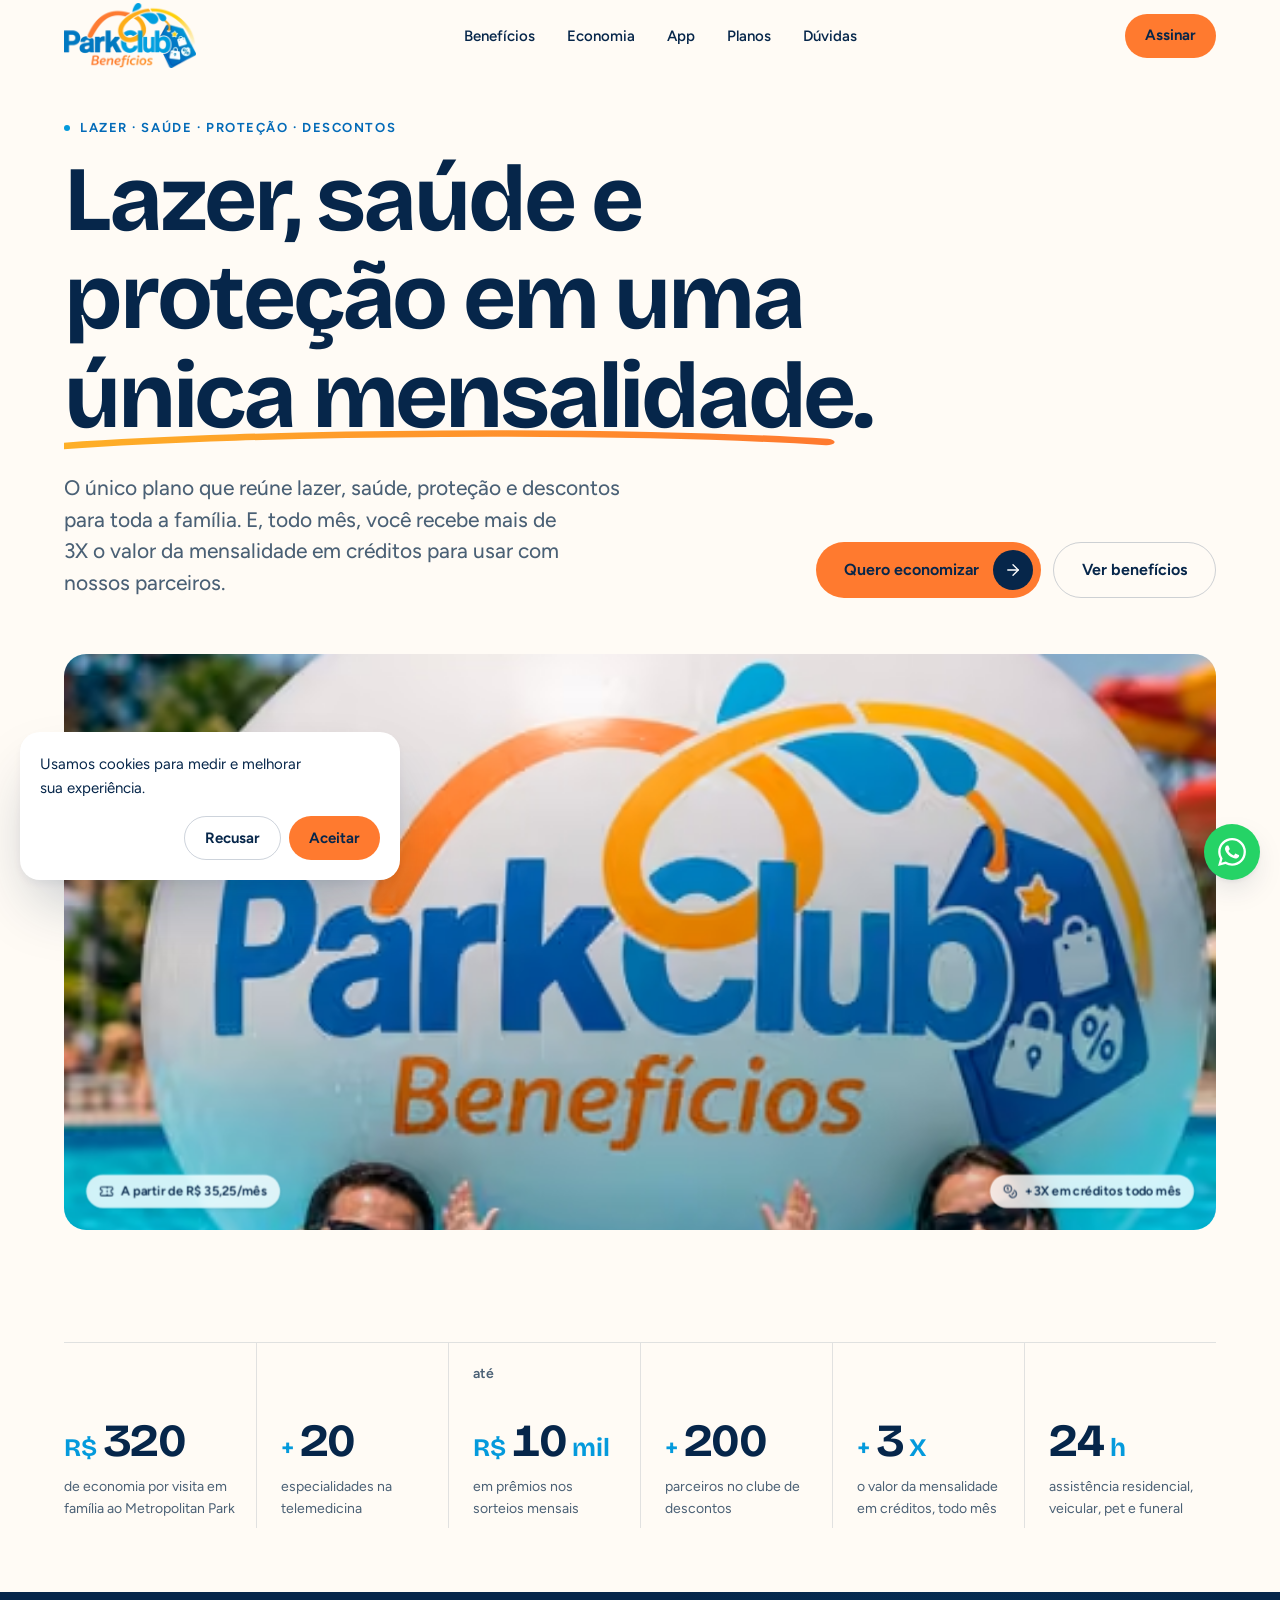
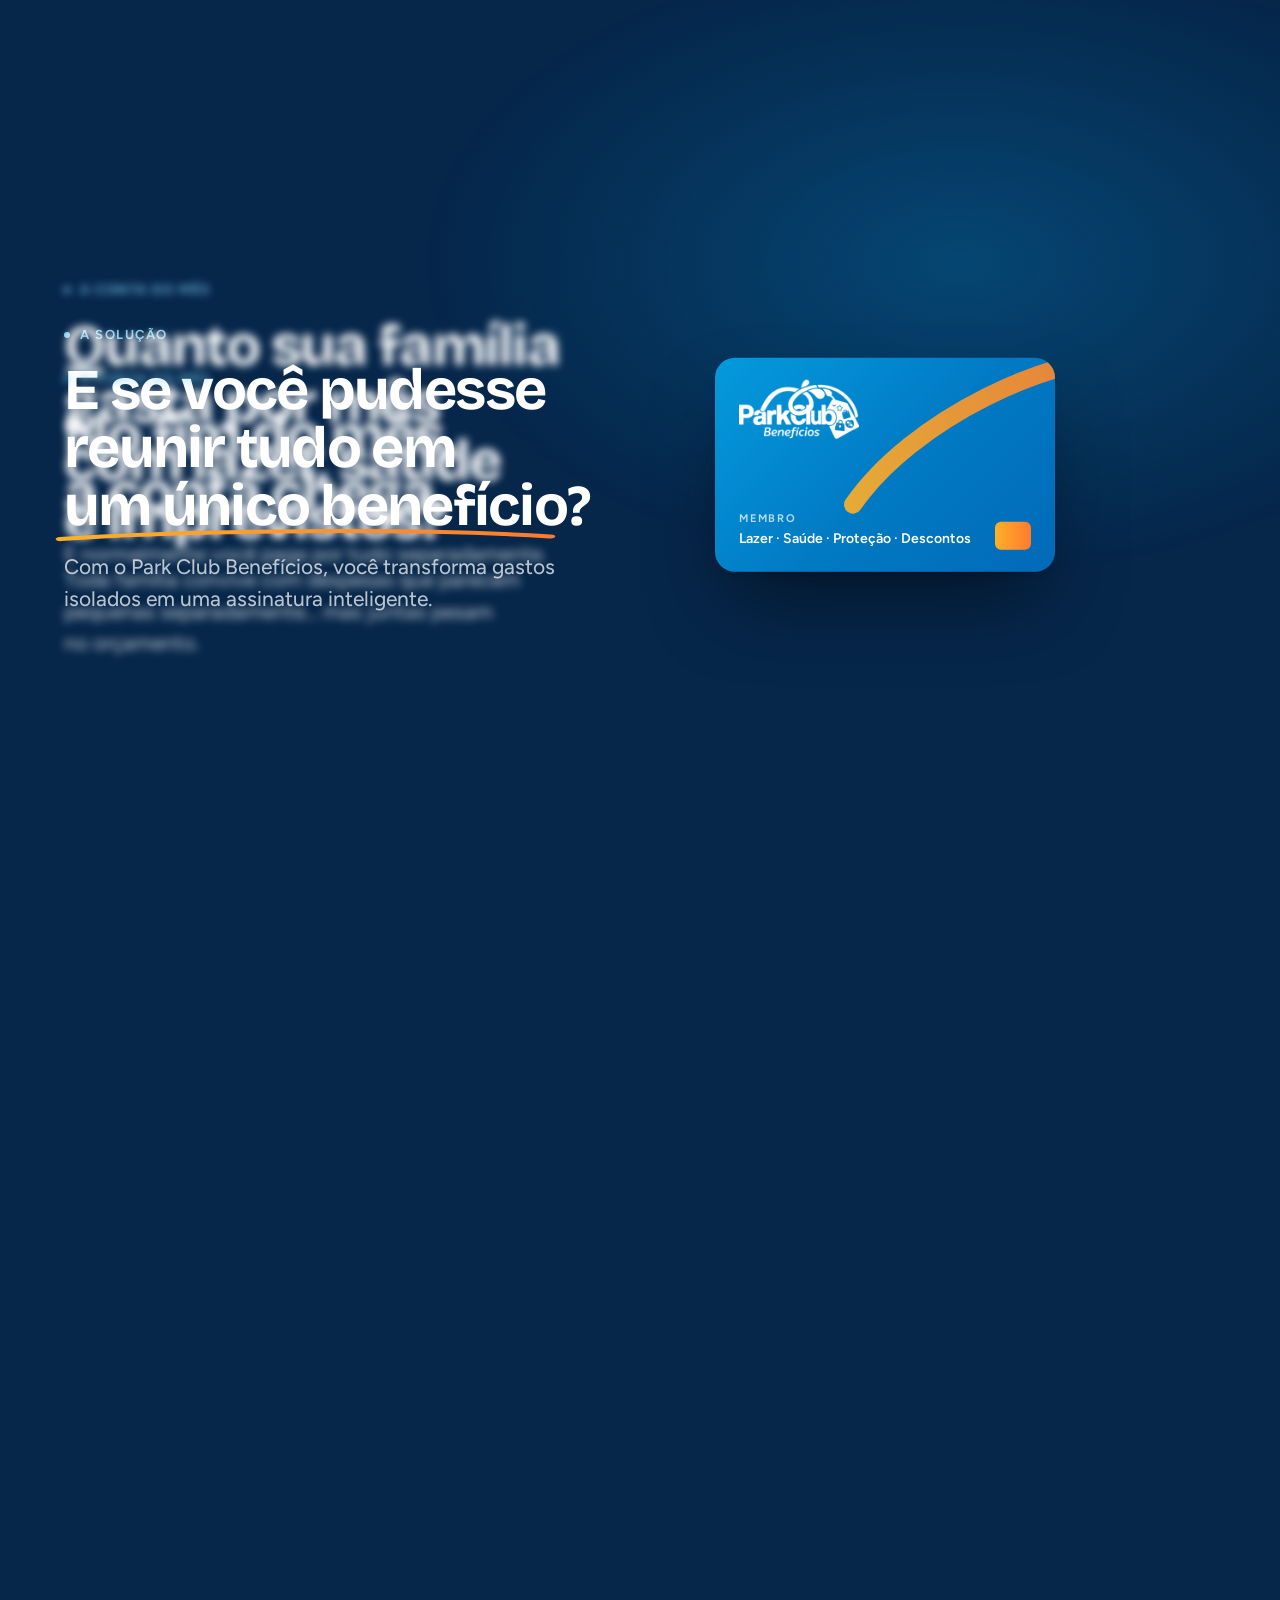
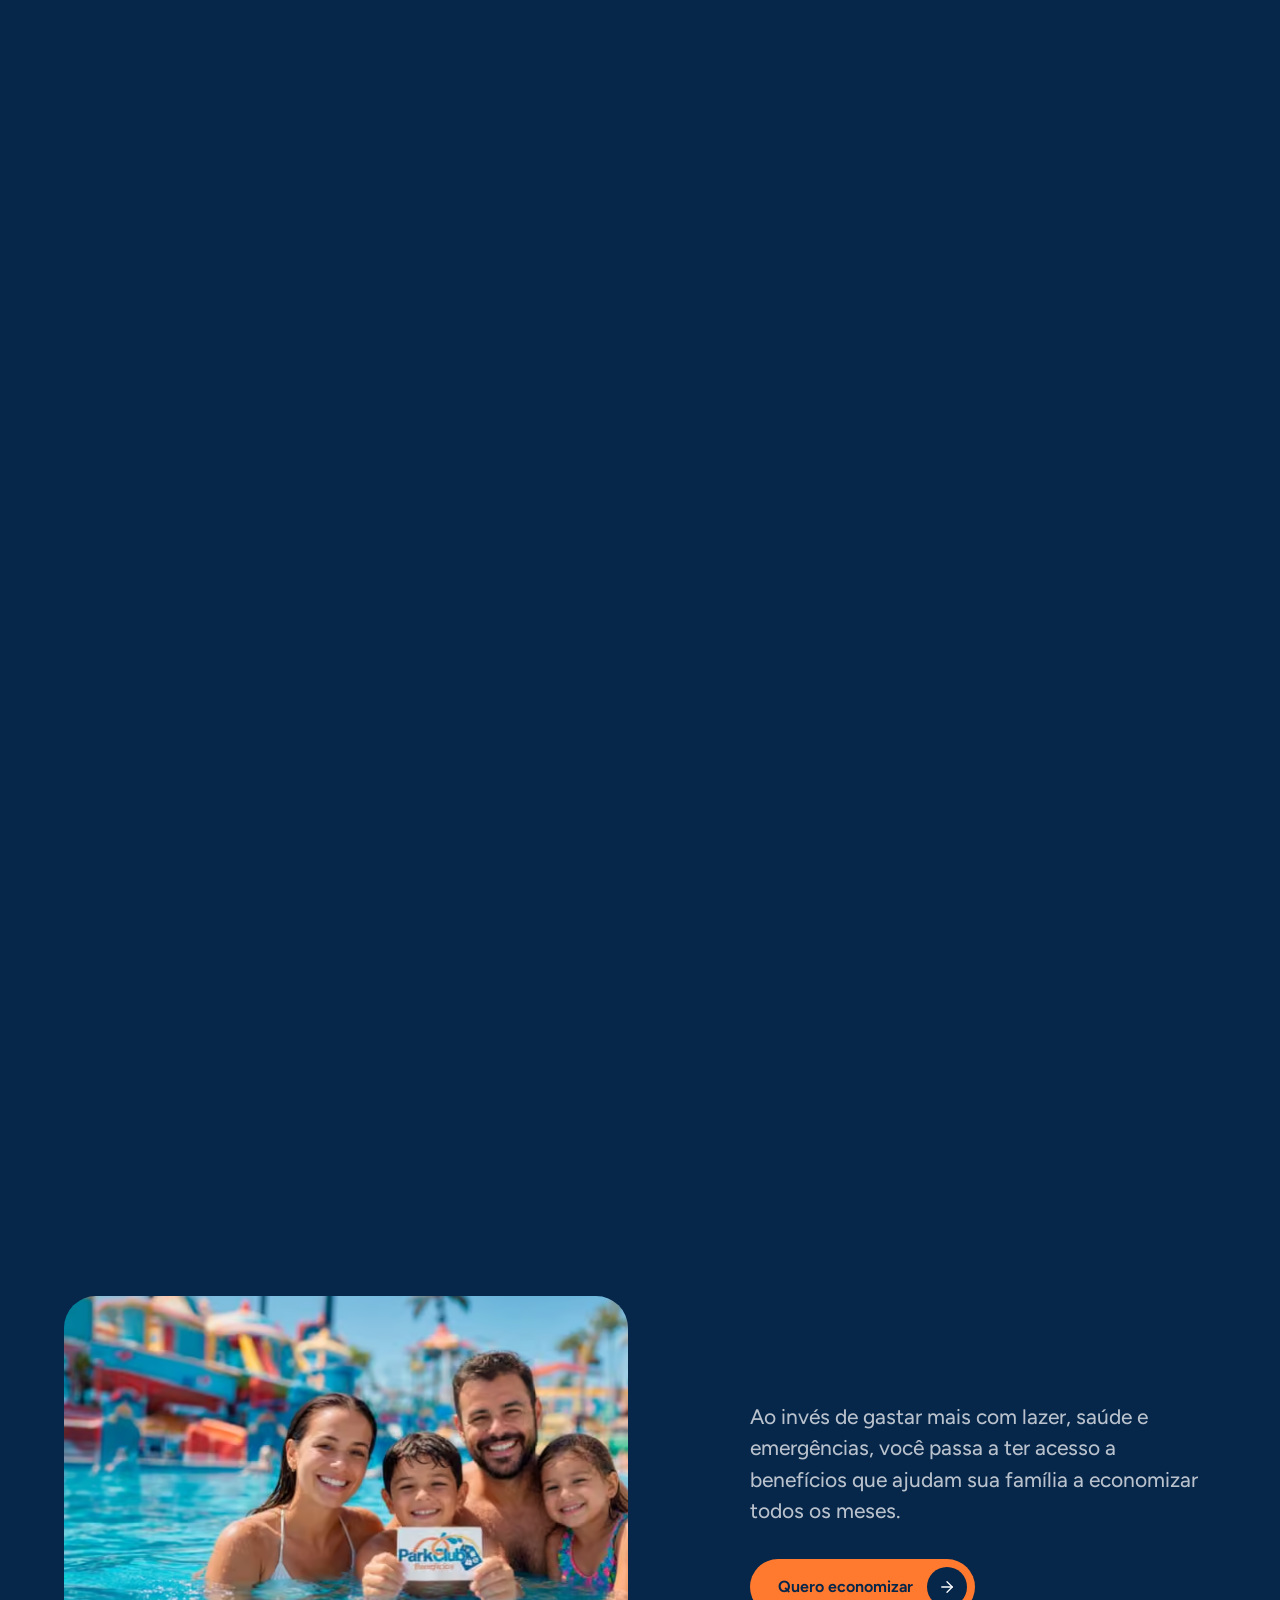
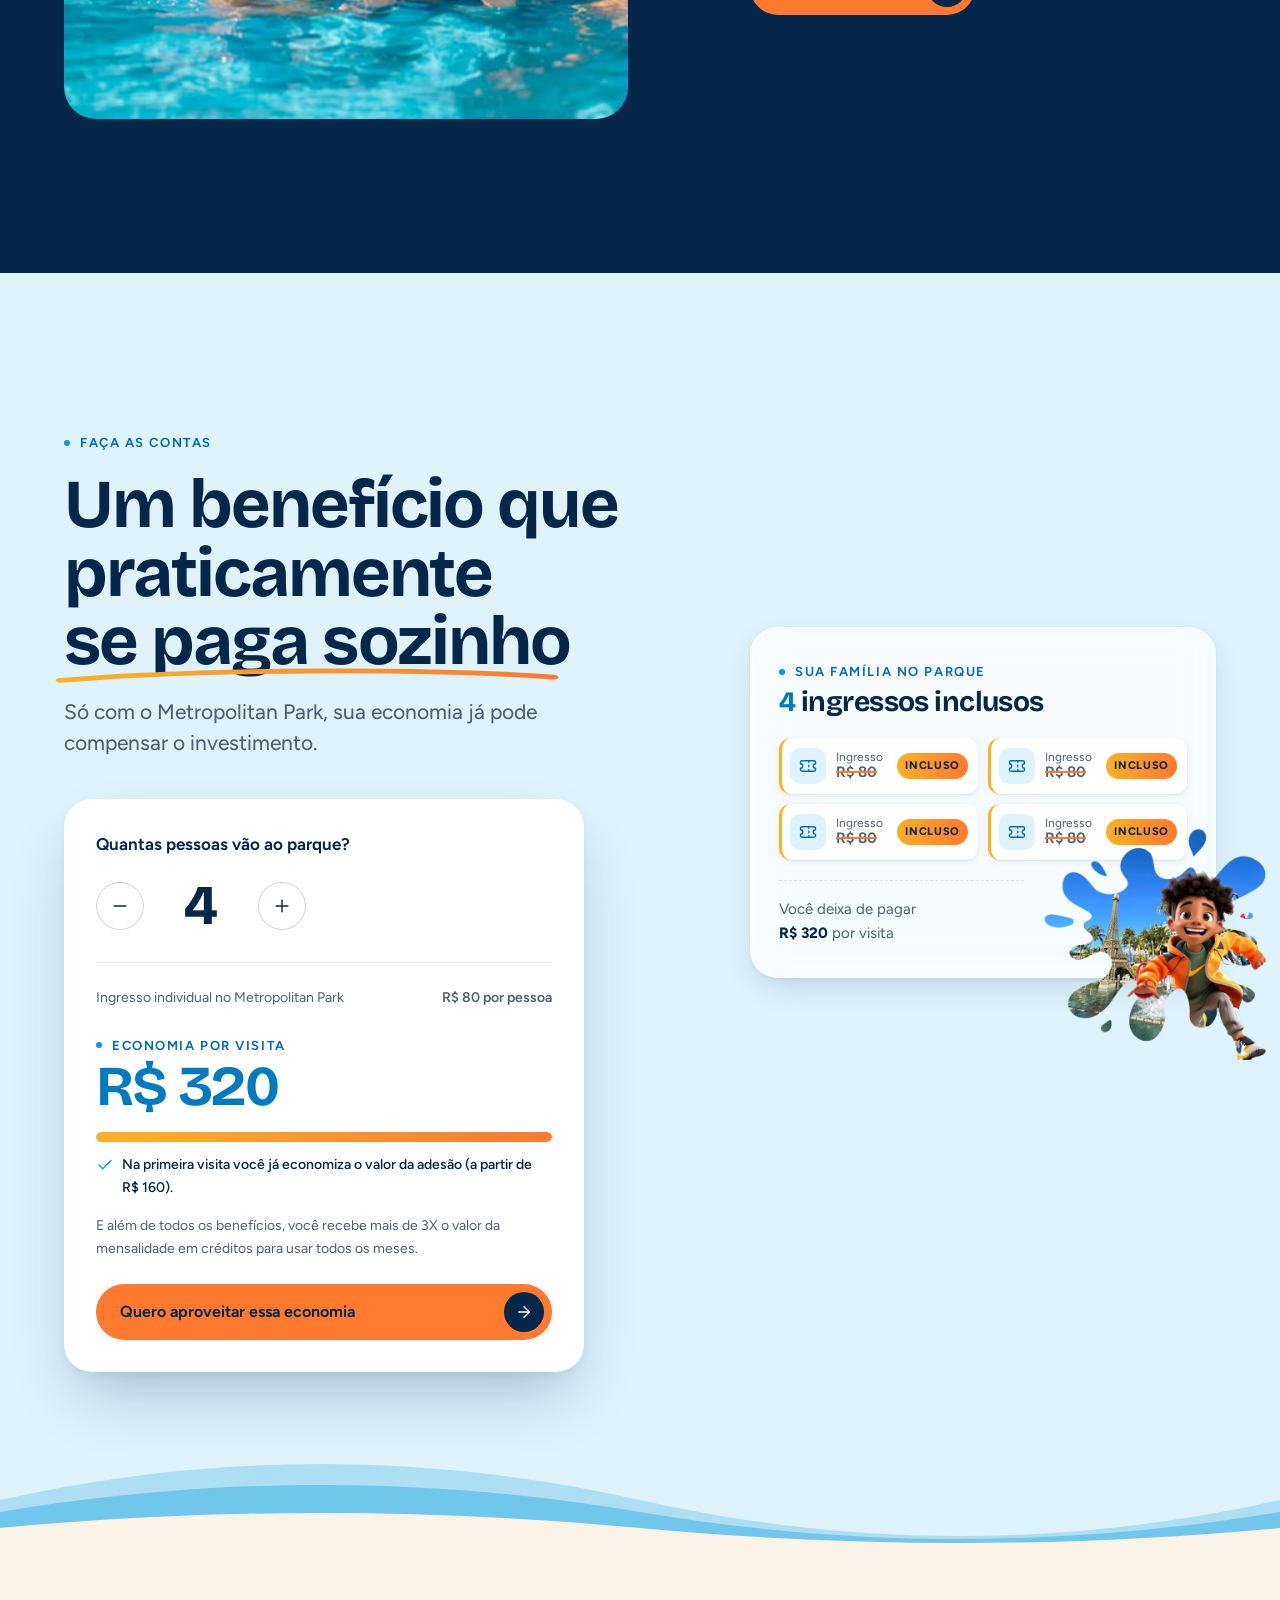
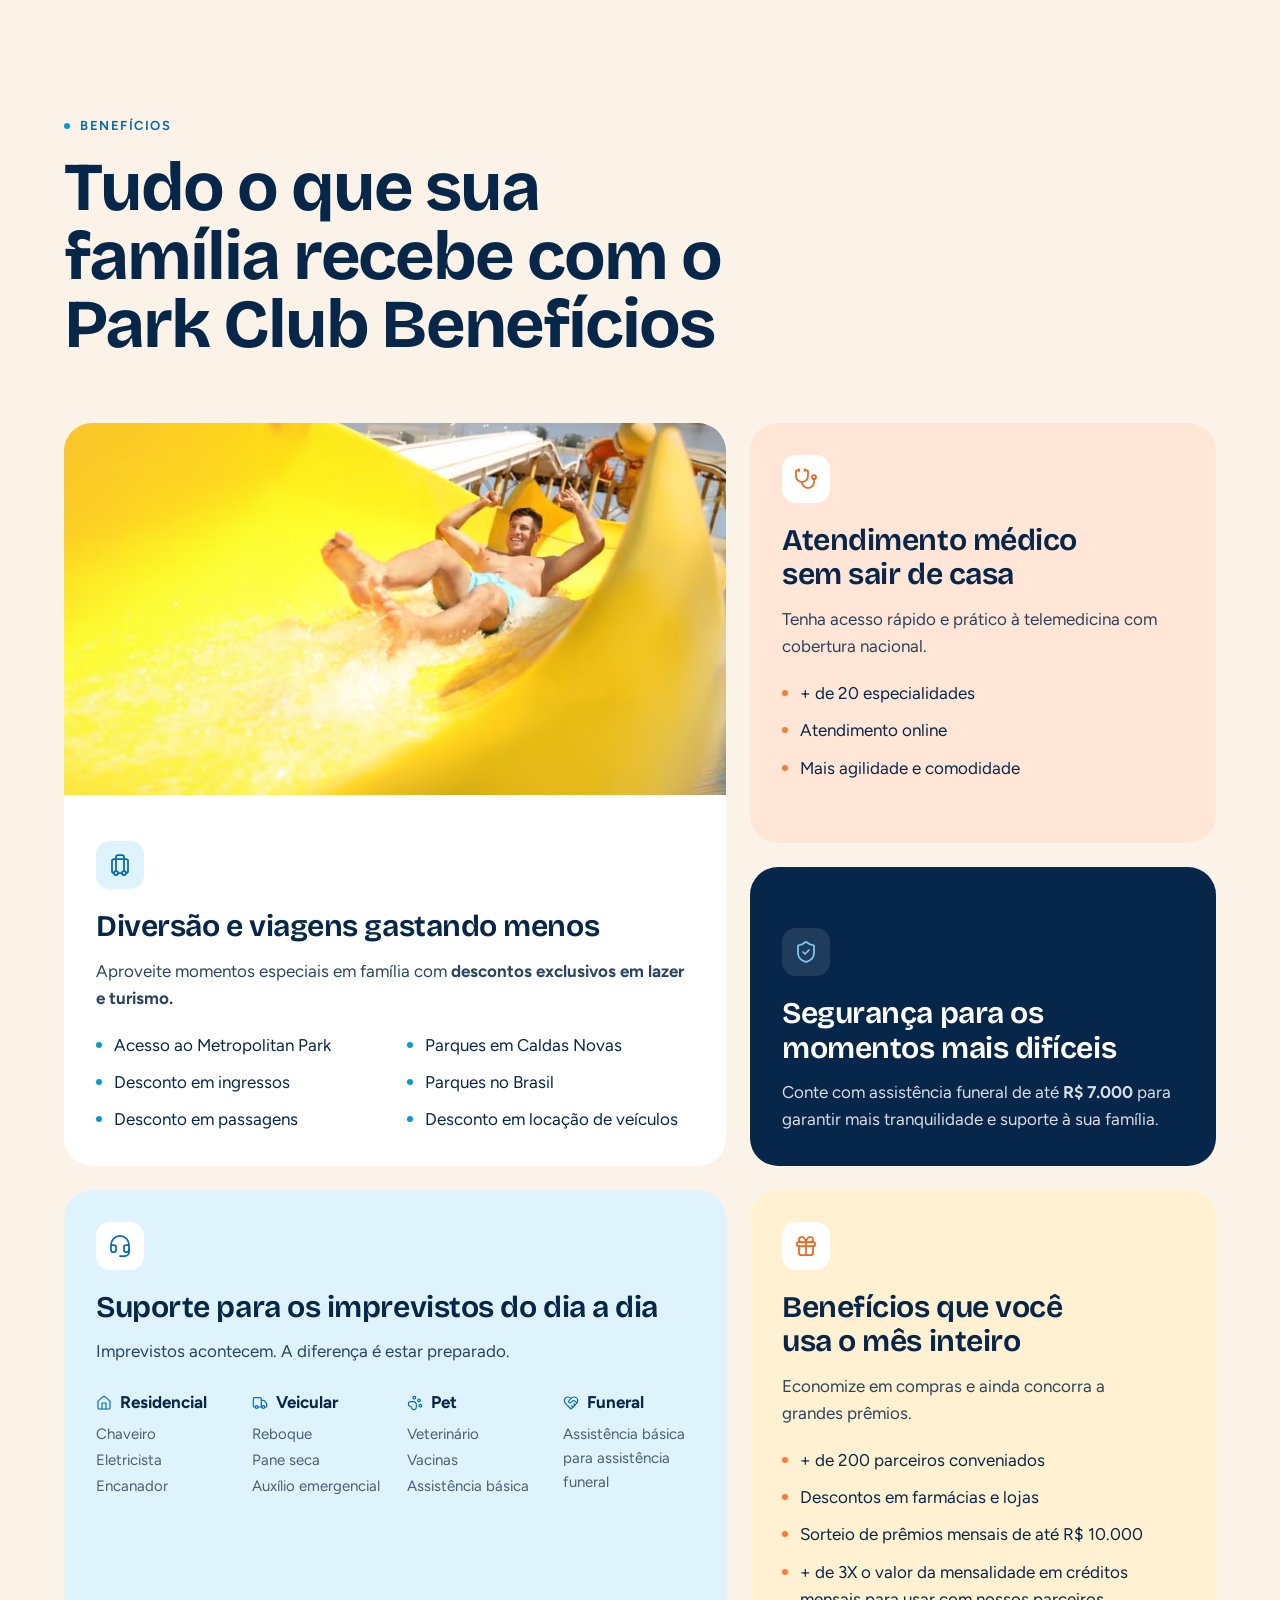
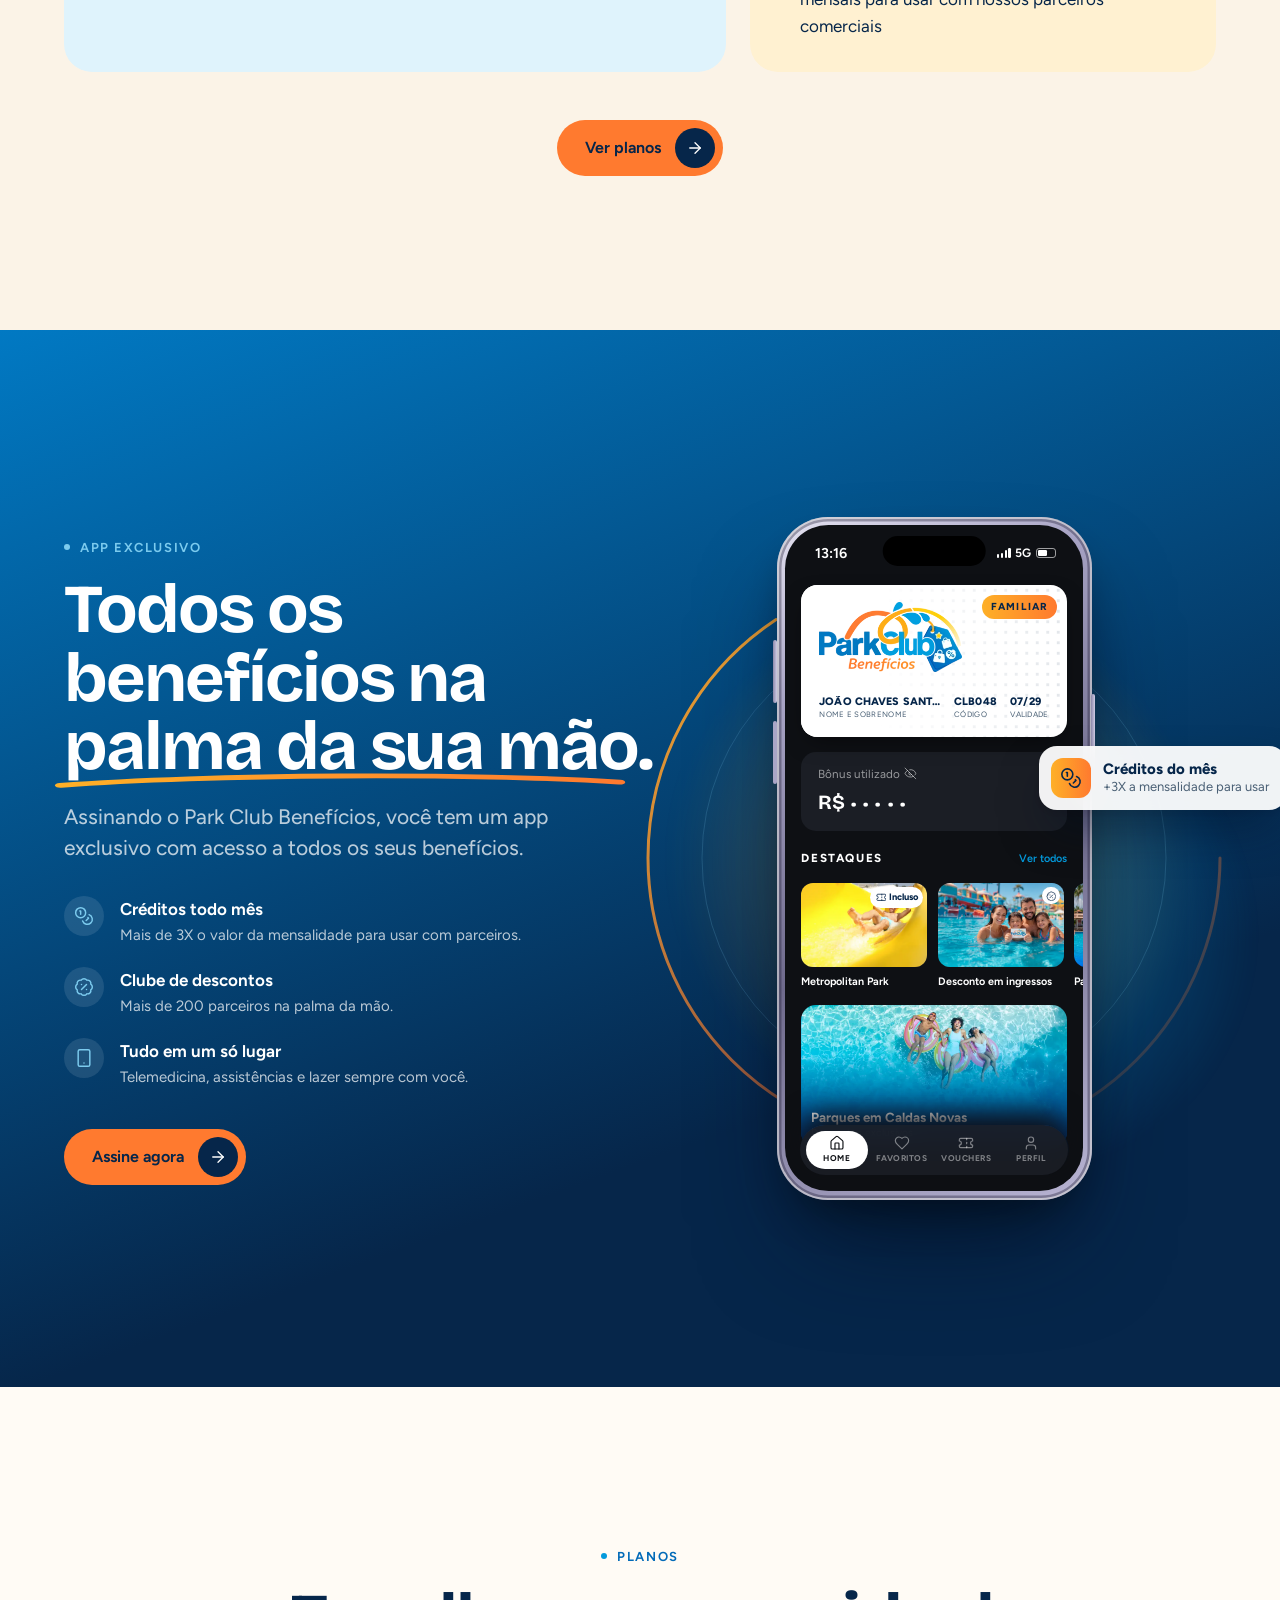
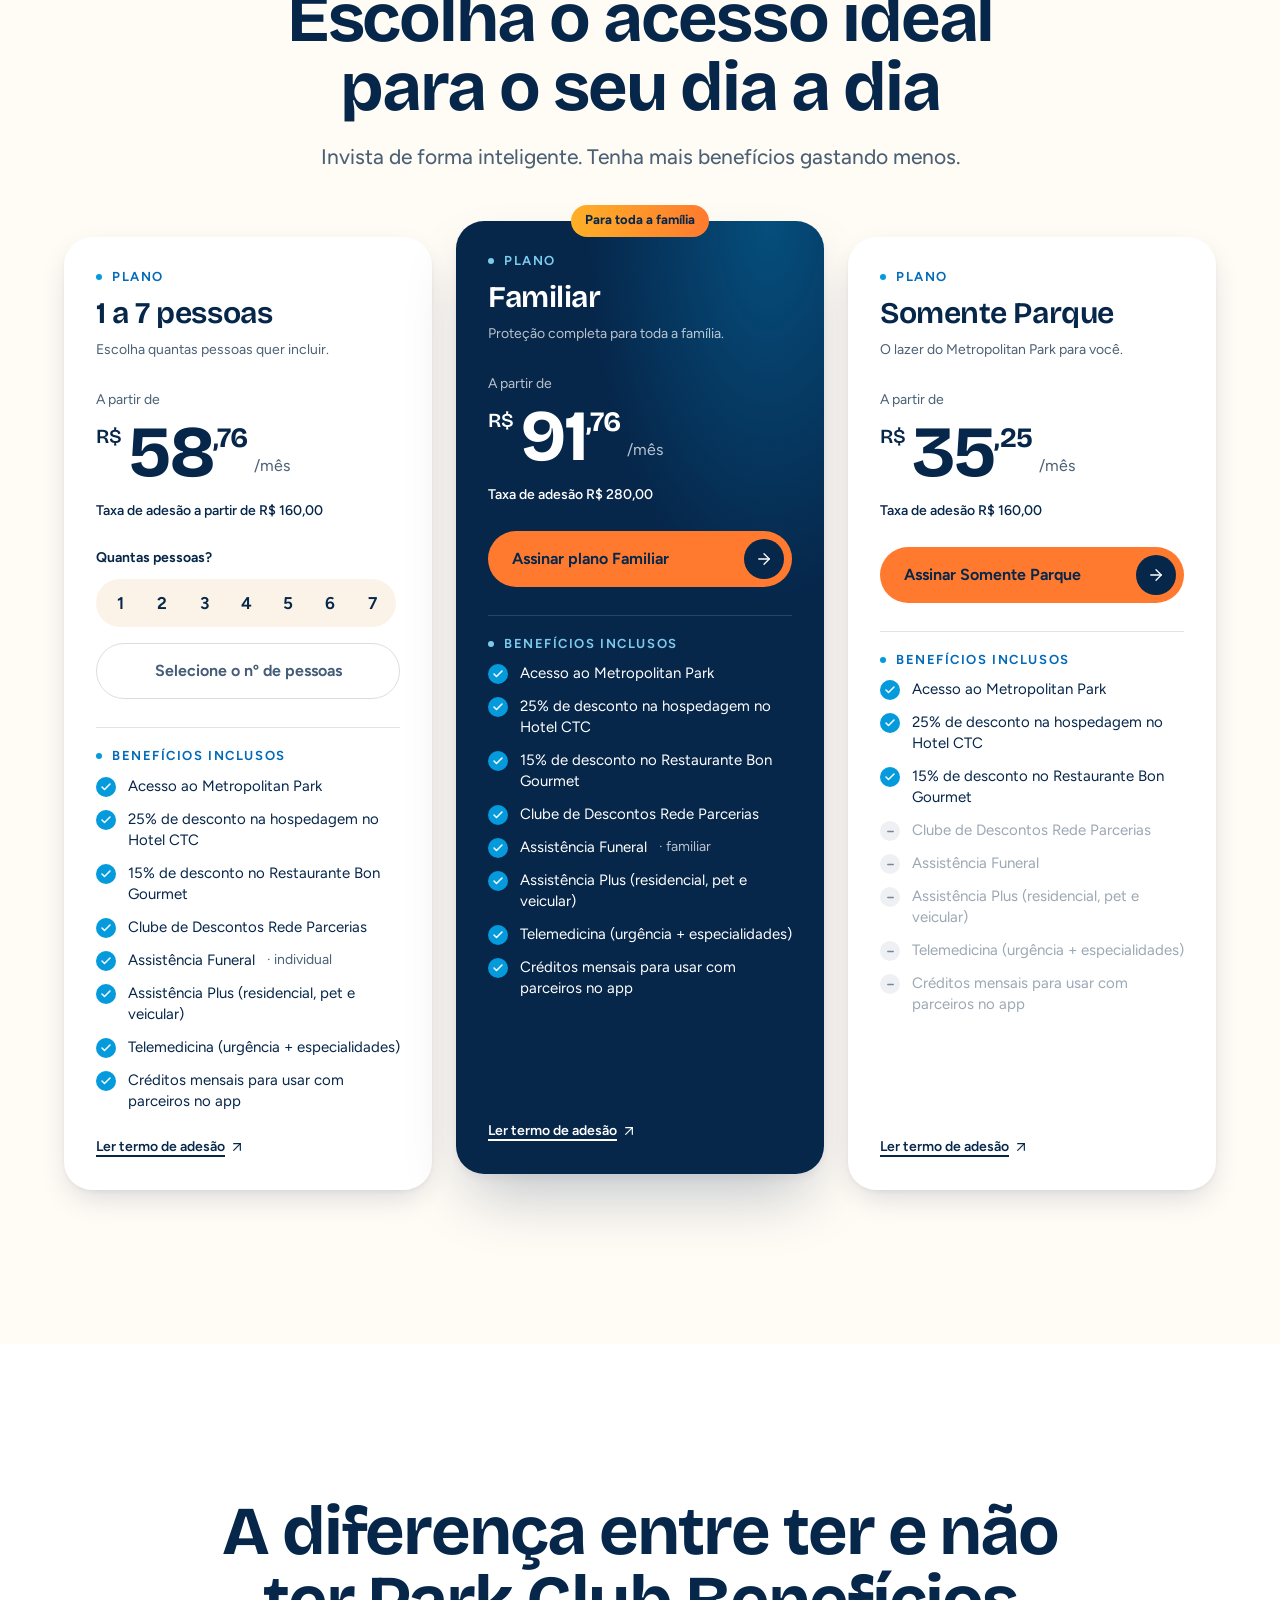
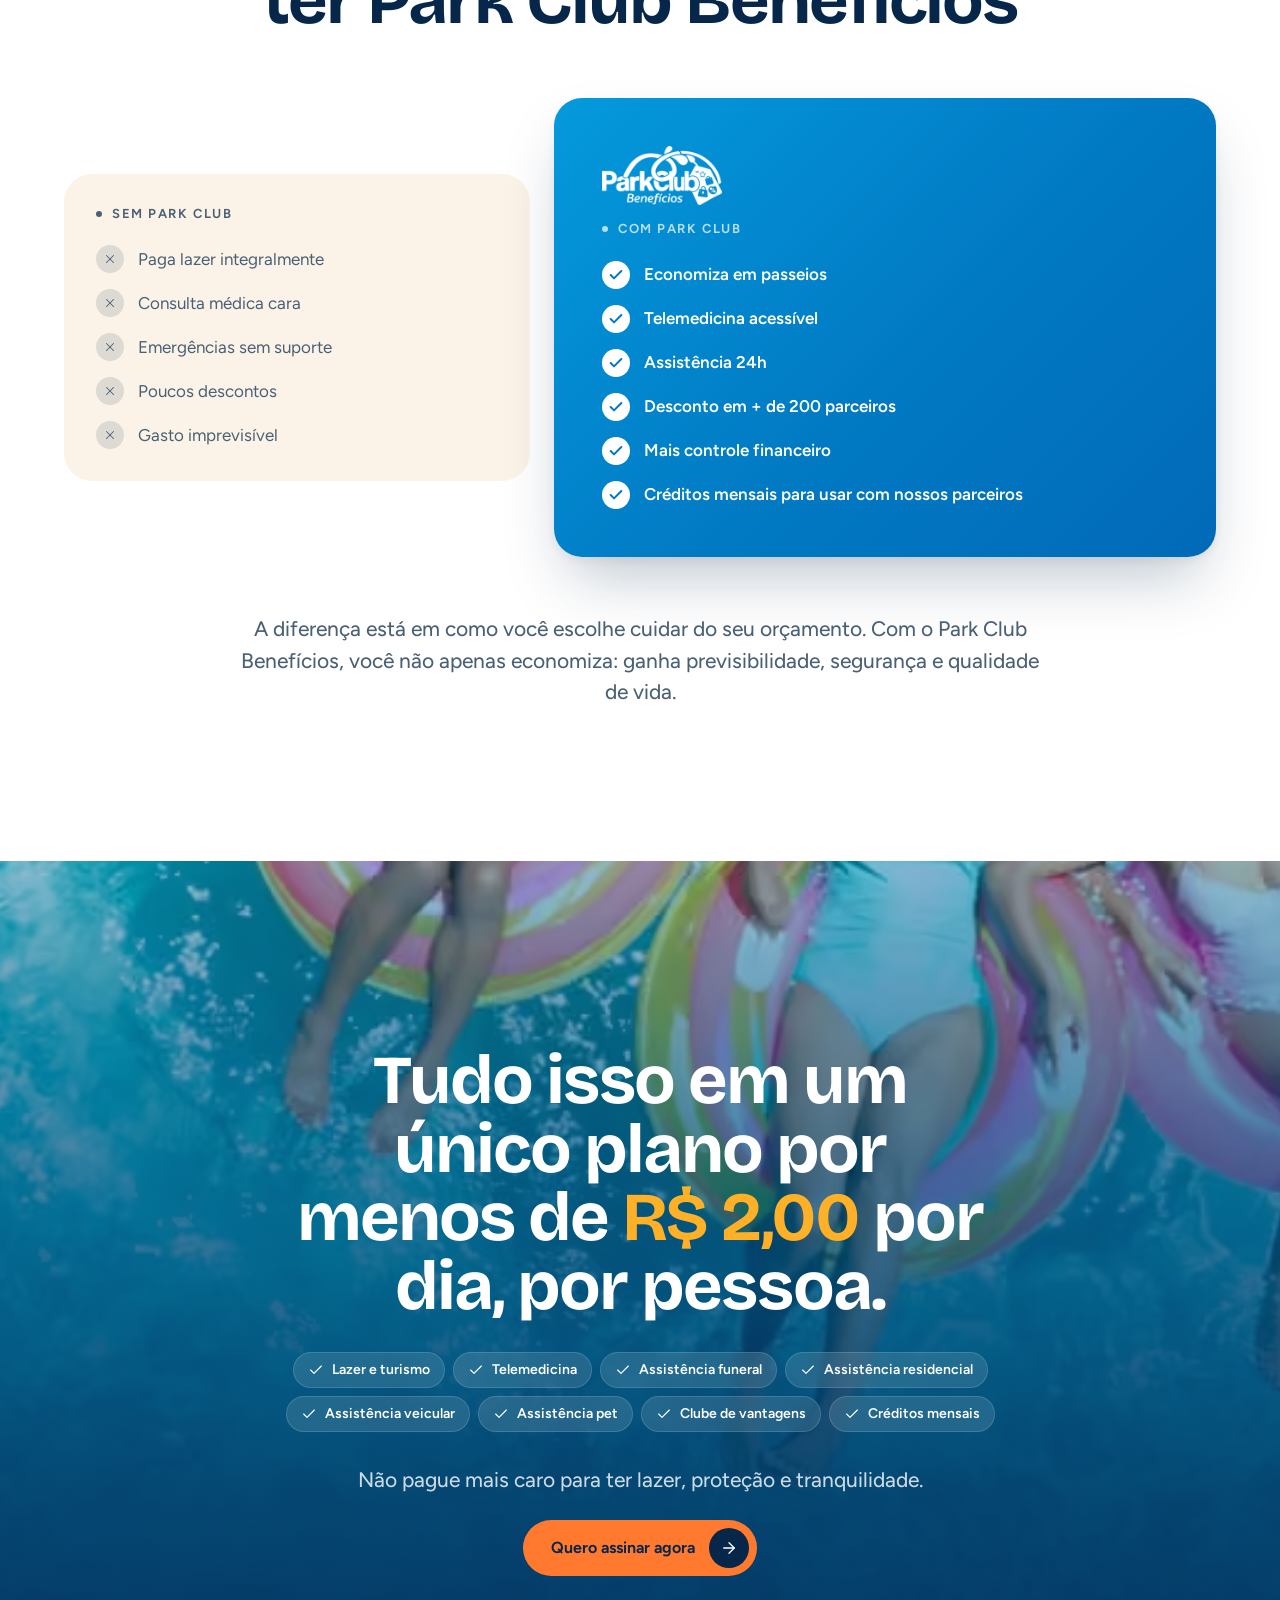
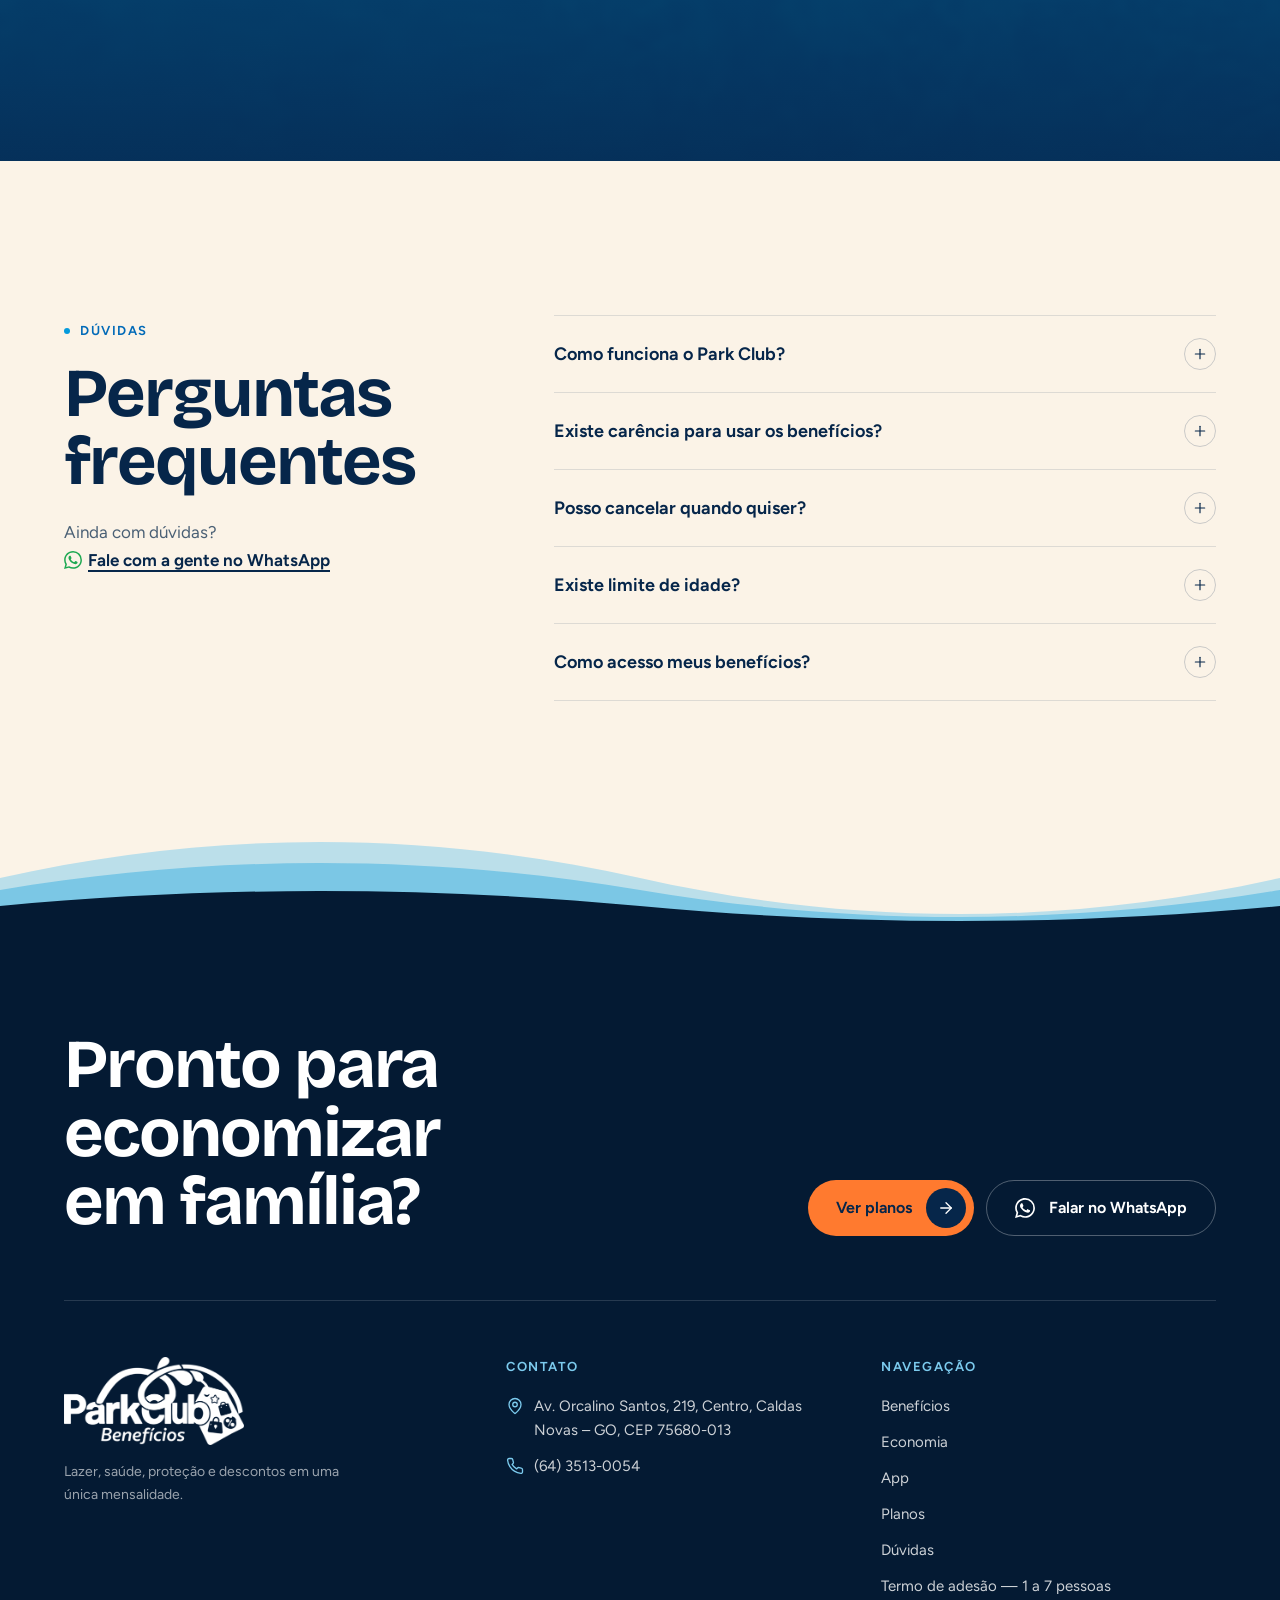
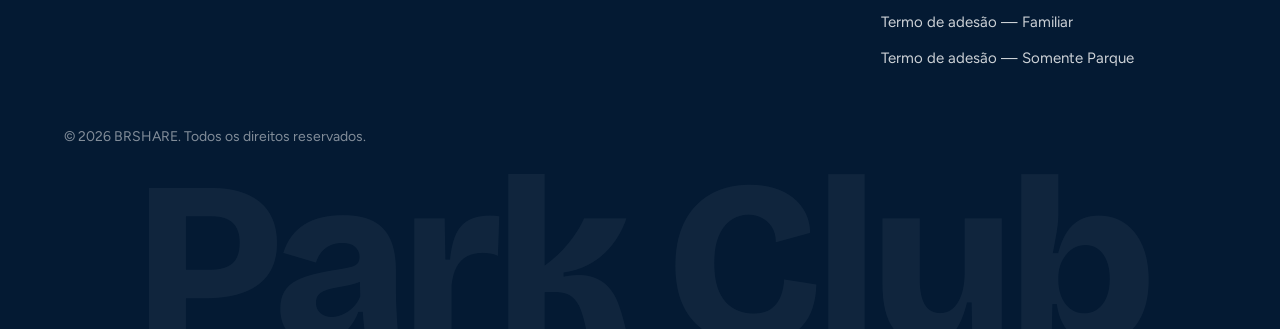
==== index.html @ dc4e9406 "Add base website code" ====
<!doctype html>
<html lang="pt-BR">
<head>
  <script>document.documentElement.classList.add('js')</script>
  <meta charset="utf-8">
  <meta name="viewport" content="width=device-width, initial-scale=1, viewport-fit=cover">
  <title>Park Club Benefícios | Lazer, saúde e proteção em um só plano</title>
  <meta name="description" content="O único plano que reúne lazer, saúde, proteção e descontos em uma única mensalidade. Acesso ao Metropolitan Park, telemedicina, assistências 24h e mais de 3X a mensalidade em créditos.">
  <link rel="canonical" href="https://www.parkclubbeneficios.com.br/">
  <meta name="theme-color" content="#FFFBF5">
  <link rel="icon" href="favicon.png" type="image/png">
  <link rel="apple-touch-icon" href="favicon.png">

  <meta property="og:locale" content="pt_BR">
  <meta property="og:type" content="website">
  <meta property="og:site_name" content="Park Club Benefícios">
  <meta property="og:title" content="Park Club Benefícios | Lazer, saúde e proteção em um só plano">
  <meta property="og:description" content="O único plano que reúne lazer, saúde, proteção e descontos em uma única mensalidade.">
  <meta property="og:url" content="https://www.parkclubbeneficios.com.br/">
  <meta property="og:image" content="https://www.parkclubbeneficios.com.br/assets/img/og-image.jpg">
  <meta property="og:image:width" content="1200">
  <meta property="og:image:height" content="630">
  <meta name="twitter:card" content="summary_large_image">

  <link rel="preload" href="assets/fonts/bricolage-grotesque-latin-wght-normal.woff2" as="font" type="font/woff2" crossorigin>
  <link rel="preload" href="assets/fonts/figtree-latin-wght-normal.woff2" as="font" type="font/woff2" crossorigin>
  <link rel="preload" as="image" type="image/avif" media="(min-width: 768px)" imagesrcset="assets/img/hero-960.avif 960w, assets/img/hero-1440.avif 1440w, assets/img/hero-1920.avif 1920w" imagesizes="calc(100vw - 32px)">
  <link rel="preload" as="image" type="image/avif" media="(max-width: 767px)" imagesrcset="assets/img/hero-m-480.avif 480w, assets/img/hero-m-720.avif 720w" imagesizes="calc(100vw - 32px)">
  <link rel="stylesheet" href="css/styles.css?v=20261126">

  <script>
    // Google Consent Mode v2 — defaults denied until the visitor accepts.
    window.dataLayer = window.dataLayer || [];
    function gtag(){dataLayer.push(arguments);}
    gtag('consent', 'default', { ad_storage: 'denied', analytics_storage: 'denied', ad_user_data: 'denied', ad_personalization: 'denied' });
  </script>

  <script type="application/ld+json">
  {
    "@context": "https://schema.org",
    "@graph": [
      {
        "@type": "Organization",
        "name": "Park Club Benefícios",
        "url": "https://www.parkclubbeneficios.com.br/",
        "logo": "https://www.parkclubbeneficios.com.br/assets/img/logo-color-420.png",
        "telephone": "+55 64 3513-0054",
        "address": {
          "@type": "PostalAddress",
          "streetAddress": "Av. Orcalino Santos, 219, Centro",
          "addressLocality": "Caldas Novas",
          "addressRegion": "GO",
          "postalCode": "75680-013",
          "addressCountry": "BR"
        }
      },
      {
        "@type": "FAQPage",
        "mainEntity": [
          { "@type": "Question", "name": "Como funciona o Park Club?", "acceptedAnswer": { "@type": "Answer", "text": "O Park Club é uma assinatura de benefícios que reúne lazer, saúde, proteção e descontos exclusivos em um único plano." } },
          { "@type": "Question", "name": "Existe carência para usar os benefícios?", "acceptedAnswer": { "@type": "Answer", "text": "Sim. Alguns benefícios possuem prazo de carência: Telemedicina, 5 dias; Assistência Plus, 30 dias; Assistência Funeral, 90 dias. Os benefícios de lazer podem seguir regras específicas de uso." } },
          { "@type": "Question", "name": "Posso cancelar quando quiser?", "acceptedAnswer": { "@type": "Answer", "text": "Sim. Após 3 meses de permanência, o cancelamento pode ser feito sem multa." } },
          { "@type": "Question", "name": "Existe limite de idade?", "acceptedAnswer": { "@type": "Answer", "text": "Somente para a Assistência Funeral. Em todos os planos, a idade máxima de inclusão é de 65 anos. Clientes cadastrados antes dos 65 anos têm o benefício garantido após essa idade. Na modalidade Familiar, o cônjuge e os filhos de até 21 anos estão cobertos por meio do vínculo com o titular." } },
          { "@type": "Question", "name": "Como acesso meus benefícios?", "acceptedAnswer": { "@type": "Answer", "text": "Após a contratação, você recebe todas as orientações e links de acesso para utilizar os benefícios incluídos no plano." } }
        ]
      }
    ]
  }
  </script>
</head>
<body>
  <a class="skip-link" href="#conteudo">Pular para o conteúdo</a>

  <!-- ============ 5.1 HEADER ============ -->
  <header class="header" data-header>
    <div class="container header__inner">
      <a class="header__logo" href="#inicio" aria-label="Park Club Benefícios — início">
        <img src="assets/img/logo-color-280.webp" width="132" height="65" alt="Park Club Benefícios">
      </a>
      <nav class="header__nav" aria-label="Principal">
        <a href="#beneficios">Benefícios</a>
        <a href="#calculadora">Economia</a>
        <a href="#app">App</a>
        <a href="#planos">Planos</a>
        <a href="#duvidas">Dúvidas</a>
      </nav>
      <div class="header__actions">
        <a class="btn btn--primary btn--sm" href="#planos" data-cta-location="header">Assinar</a>
        <button class="menu-btn" type="button" aria-expanded="false" aria-controls="mobile-menu" aria-label="Abrir menu" data-menu-btn>
          <span></span><span></span>
        </button>
      </div>
    </div>
  </header>

  <div class="mobile-menu" id="mobile-menu" role="dialog" aria-modal="true" aria-label="Menu" hidden data-menu>
    <nav class="mobile-menu__nav" aria-label="Menu móvel">
      <a href="#beneficios">Benefícios</a>
      <a href="#calculadora">Economia</a>
      <a href="#app">App</a>
      <a href="#planos">Planos</a>
      <a href="#duvidas">Dúvidas</a>
    </nav>
    <div class="mobile-menu__foot">
      <a class="btn btn--primary" href="#planos" data-cta-location="header">Ver planos<span class="btn__arrow"><svg class="icon" aria-hidden="true"><use href="assets/icons/sprite.svg#i-arrow-right"/></svg></span></a>
      <a class="mobile-menu__wa" href="https://api.whatsapp.com/send/?phone=%2B556435130054&amp;text=Ol%C3%A1%2C+vim+do+site+e+quero+saber+mais+sobre+o+Park+Club.&amp;type=phone_number&amp;app_absent=0" target="_blank" rel="noopener" data-wa="menu"><svg class="icon" aria-hidden="true"><use href="assets/icons/sprite.svg#i-whatsapp"/></svg> Falar no WhatsApp</a>
    </div>
  </div>

  <main id="conteudo">

    <!-- ============ 5.2 HERO ============ -->
    <section class="hero" id="inicio" aria-labelledby="hero-title">
      <div class="container">
        <p class="eyebrow hero__eyebrow">Lazer · Saúde · Proteção · Descontos</p>
        <h1 class="hero__title" id="hero-title">
          <span class="line"><span class="line__inner">Lazer, saúde e</span></span>
          <span class="line"><span class="line__inner">proteção em uma</span></span>
          <span class="line"><span class="line__inner"><span class="swoosh">única mensalidade<svg class="swoosh__svg" viewBox="0 0 300 24" preserveAspectRatio="none" aria-hidden="true"><defs><linearGradient id="sun-hero" x1="0" x2="1"><stop offset="0" stop-color="#FEB027"/><stop offset="1" stop-color="#FF7A2F"/></linearGradient></defs><path d="M4 18 C 80 4, 220 2, 296 14" pathLength="1" stroke="url(#sun-hero)" stroke-width="6" stroke-linecap="round" fill="none"/></svg></span>.</span></span>
        </h1>
        <div class="hero__row">
          <p class="lead hero__lead">O único plano que reúne lazer, saúde, proteção e descontos para toda a família. E, todo mês, você recebe mais de 3X o valor da mensalidade em créditos para usar com nossos parceiros.</p>
          <div class="hero__ctas" data-hero-ctas>
            <a class="btn btn--primary" href="#planos" data-cta-location="hero">Quero economizar<span class="btn__arrow"><svg class="icon" aria-hidden="true"><use href="assets/icons/sprite.svg#i-arrow-right"/></svg></span></a>
            <a class="btn btn--ghost" href="#beneficios" data-cta-location="hero">Ver benefícios</a>
          </div>
        </div>
      </div>
      <div class="hero__media" data-hero-media>
        <picture>
          <source media="(max-width: 767px)" type="image/avif" srcset="assets/img/hero-m-480.avif 480w, assets/img/hero-m-720.avif 720w" sizes="calc(100vw - 32px)">
          <source media="(max-width: 767px)" type="image/webp" srcset="assets/img/hero-m-480.webp 480w, assets/img/hero-m-720.webp 720w" sizes="calc(100vw - 32px)">
          <source type="image/avif" srcset="assets/img/hero-960.avif 960w, assets/img/hero-1440.avif 1440w, assets/img/hero-1920.avif 1920w" sizes="calc(100vw - 32px)">
          <img class="hero__img" src="assets/img/hero-1440.webp" srcset="assets/img/hero-960.webp 960w, assets/img/hero-1440.webp 1440w, assets/img/hero-1920.webp 1920w" sizes="calc(100vw - 32px)" width="1920" height="1080" fetchpriority="high" alt="Família sorrindo na piscina do parque aquático, em frente a um balão com o logo do Park Club Benefícios">
        </picture>
        <div class="hero__chips">
          <span class="chip chip--glass hero__chip"><svg class="icon" aria-hidden="true"><use href="assets/icons/sprite.svg#i-ticket"/></svg>A partir de R$ 35,25/mês</span>
          <span class="chip chip--glass hero__chip"><svg class="icon" aria-hidden="true"><use href="assets/icons/sprite.svg#i-coins"/></svg>+3X em créditos todo mês</span>
        </div>
      </div>
    </section>

    <!-- ============ 5.3 HIGHLIGHTS ============ -->
    <section class="stats" id="destaques" aria-label="Destaques do plano">
      <div class="container">
        <ul class="stats__grid" data-reveal-group data-countup-group>
          <li class="stat">
            <p class="stat__num"><span class="stat__affix">R$</span> <span data-count="320">320</span></p>
            <p class="stat__label">de economia por visita em família ao Metropolitan Park</p>
          </li>
          <li class="stat">
            <p class="stat__num"><span class="stat__affix">+</span><span data-count="20">20</span></p>
            <p class="stat__label">especialidades na telemedicina</p>
          </li>
          <li class="stat">
            <p class="stat__num"><span class="stat__pre">até</span><span class="stat__affix">R$</span> <span data-count="10">10</span> <span class="stat__affix">mil</span></p>
            <p class="stat__label">em prêmios nos sorteios mensais</p>
          </li>
          <li class="stat">
            <p class="stat__num"><span class="stat__affix">+</span><span data-count="200">200</span></p>
            <p class="stat__label">parceiros no clube de descontos</p>
          </li>
          <li class="stat">
            <p class="stat__num"><span class="stat__affix">+</span>3<span class="stat__affix">X</span></p>
            <p class="stat__label">o valor da mensalidade em créditos, todo mês</p>
          </li>
          <li class="stat">
            <p class="stat__num">24<span class="stat__affix">h</span></p>
            <p class="stat__label">assistência residencial, veicular, pet e funeral</p>
          </li>
        </ul>
      </div>
    </section>

    <!-- ============ 5.4 STORY ============ -->
    <section class="story" id="economia" data-phase="0" aria-labelledby="story-sr-title" data-story>
      <div class="sr-only">
        <h2 id="story-sr-title">Quanto sua família gasta por mês com lazer, saúde e imprevistos?</h2>
        <p>Toda família convive com despesas que parecem pequenas separadamente… mas juntas pesam no orçamento:</p>
        <ul>
          <li>Passeios de fim de semana</li><li>Consultas médicas</li><li>Emergências com carro</li>
          <li>Problemas em casa</li><li>Cuidados com pets</li><li>Despesas inesperadas</li>
        </ul>
        <p>No fim do mês, a conta chega. E normalmente você paga por tudo separadamente.</p>
        <h3>E se você pudesse reunir tudo em um único benefício?</h3>
        <p>Com o Park Club Benefícios, você transforma gastos isolados em uma assinatura inteligente.</p>
      </div>

      <div class="story__sticky">
        <div class="container story__grid">
          <div class="story__copy" aria-hidden="true">
            <div class="story__state is-active" data-state="0">
              <p class="eyebrow eyebrow--dark">A conta do mês</p>
              <p class="h2">Quanto sua família gasta por mês com lazer, saúde e imprevistos?</p>
              <p class="lead">Toda família convive com despesas que parecem pequenas separadamente… mas juntas pesam no orçamento.</p>
            </div>
            <div class="story__state" data-state="1">
              <p class="eyebrow eyebrow--dark">A conta do mês</p>
              <p class="h2">No fim do mês, a conta chega.</p>
              <p class="lead">E normalmente você paga por tudo separadamente.</p>
            </div>
            <div class="story__state" data-state="2">
              <p class="eyebrow eyebrow--dark">A solução</p>
              <p class="h2">E se você pudesse reunir tudo em <span class="nowrap"><span class="swoosh">um único benefício<svg class="swoosh__svg" viewBox="0 0 300 24" preserveAspectRatio="none" aria-hidden="true"><defs><linearGradient id="sun-story" x1="0" x2="1"><stop offset="0" stop-color="#FEB027"/><stop offset="1" stop-color="#FF7A2F"/></linearGradient></defs><path d="M4 18 C 80 4, 220 2, 296 14" pathLength="1" stroke="url(#sun-story)" stroke-width="6" stroke-linecap="round" fill="none"/></svg></span>?</span></p>
              <p class="lead">Com o Park Club Benefícios, você transforma gastos isolados em uma assinatura inteligente.</p>
            </div>
          </div>

          <div class="story__stage-wrap" aria-hidden="true">
            <div class="story__stage" data-stage>
              <div class="bill" data-i="0"><span class="bill__icon"><svg class="icon"><use href="assets/icons/sprite.svg#i-ferris-wheel"/></svg></span><span class="bill__label">Passeios de fim de semana</span><span class="bill__stub">R$ •••</span></div>
              <div class="bill" data-i="1"><span class="bill__icon"><svg class="icon"><use href="assets/icons/sprite.svg#i-stethoscope"/></svg></span><span class="bill__label">Consultas médicas</span><span class="bill__stub">R$ •••</span></div>
              <div class="bill" data-i="2"><span class="bill__icon"><svg class="icon"><use href="assets/icons/sprite.svg#i-car-front"/></svg></span><span class="bill__label">Emergências com carro</span><span class="bill__stub">R$ •••</span></div>
              <div class="bill" data-i="3"><span class="bill__icon"><svg class="icon"><use href="assets/icons/sprite.svg#i-house"/></svg></span><span class="bill__label">Problemas em casa</span><span class="bill__stub">R$ •••</span></div>
              <div class="bill" data-i="4"><span class="bill__icon"><svg class="icon"><use href="assets/icons/sprite.svg#i-paw-print"/></svg></span><span class="bill__label">Cuidados com pets</span><span class="bill__stub">R$ •••</span></div>
              <div class="bill" data-i="5"><span class="bill__icon"><svg class="icon"><use href="assets/icons/sprite.svg#i-circle-alert"/></svg></span><span class="bill__label">Despesas inesperadas</span><span class="bill__stub">R$ •••</span></div>

              <div class="member-card" data-card>
                <div class="member-card__inner" data-card-inner>
                  <svg class="member-card__arc" viewBox="0 0 300 24" preserveAspectRatio="none"><defs><linearGradient id="sun-card" x1="0" x2="1"><stop offset="0" stop-color="#FEB027"/><stop offset="1" stop-color="#FF7A2F"/></linearGradient></defs><path d="M4 18 C 80 4, 220 2, 296 14" stroke="url(#sun-card)" stroke-width="5" stroke-linecap="round" fill="none"/></svg>
                  <img class="member-card__logo" src="assets/img/logo-white-280.webp" width="120" height="59" alt="">
                  <div class="member-card__foot">
                    <div>
                      <p class="member-card__label">Membro</p>
                      <p class="member-card__perks">Lazer · Saúde · Proteção · Descontos</p>
                    </div>
                    <span class="member-card__chip"></span>
                  </div>
                  <span class="member-card__sheen" data-sheen></span>
                </div>
              </div>
            </div>
          </div>
        </div>
      </div>
    </section>

    <div class="story-resolution">
      <div class="container story-resolution__grid">
        <div class="story-resolution__media" data-reveal>
          <picture>
            <source type="image/avif" srcset="assets/img/family-card-800.avif 800w, assets/img/family-card-1200.avif 1200w, assets/img/family-card-1800.avif 1800w" sizes="(min-width: 1024px) 50vw, 100vw">
            <img class="parallax-img" src="assets/img/family-card-1200.webp" srcset="assets/img/family-card-800.webp 800w, assets/img/family-card-1200.webp 1200w, assets/img/family-card-1800.webp 1800w" sizes="(min-width: 1024px) 50vw, 100vw" width="1800" height="1075" loading="lazy" decoding="async" alt="Família na piscina segurando o cartão Park Club Benefícios" data-fx="parallax">
          </picture>
        </div>
        <div class="story-resolution__copy" data-reveal>
          <p class="lead">Ao invés de gastar mais com lazer, saúde e emergências, você passa a ter acesso a benefícios que ajudam sua família a economizar todos os meses.</p>
          <a class="btn btn--primary" href="#planos" data-cta-location="story">Quero economizar<span class="btn__arrow"><svg class="icon" aria-hidden="true"><use href="assets/icons/sprite.svg#i-arrow-right"/></svg></span></a>
        </div>
      </div>
    </div>

    <!-- ============ 5.5 CALCULATOR ============ -->
    <section class="calc" id="calculadora" aria-labelledby="calc-title">
      <div class="container calc__grid">
        <div class="calc__main">
          <div data-reveal>
            <p class="eyebrow">Faça as contas</p>
            <h2 class="h2" id="calc-title">Um benefício que praticamente <span class="swoosh">se paga sozinho<svg class="swoosh__svg" viewBox="0 0 300 24" preserveAspectRatio="none" aria-hidden="true"><defs><linearGradient id="sun-calc" x1="0" x2="1"><stop offset="0" stop-color="#FEB027"/><stop offset="1" stop-color="#FF7A2F"/></linearGradient></defs><path d="M4 18 C 80 4, 220 2, 296 14" pathLength="1" stroke="url(#sun-calc)" stroke-width="6" stroke-linecap="round" fill="none"/></svg></span></h2>
            <p class="lead">Só com o Metropolitan Park, sua economia já pode compensar o investimento.</p>
          </div>

          <div class="calc-card" data-reveal data-calc>
            <p class="calc-card__label" id="calc-people-label">Quantas pessoas vão ao parque?</p>
            <div class="stepper" role="group" aria-labelledby="calc-people-label">
              <button class="stepper__btn" type="button" aria-label="Menos uma pessoa" data-calc-minus><svg class="icon" aria-hidden="true"><use href="assets/icons/sprite.svg#i-minus"/></svg></button>
              <output class="stepper__value" aria-live="polite" data-calc-value><span>4</span></output>
              <button class="stepper__btn" type="button" aria-label="Mais uma pessoa" data-calc-plus><svg class="icon" aria-hidden="true"><use href="assets/icons/sprite.svg#i-plus"/></svg></button>
            </div>
            <hr class="calc-card__rule">
            <p class="calc-card__row"><span>Ingresso individual no Metropolitan Park</span><span>R$ 80 por pessoa</span></p>
            <p class="eyebrow calc-card__result-label">Economia por visita</p>
            <p class="calc-card__result" aria-live="polite" data-calc-result>R$ 320</p>
            <div class="meter" aria-hidden="true"><span class="meter__fill" data-calc-meter></span></div>
            <p class="calc-card__msg" data-calc-msg><svg class="icon" aria-hidden="true"><use href="assets/icons/sprite.svg#i-check"/></svg><span>Na primeira visita você já economiza o valor da adesão (a partir de R$ 160).</span></p>
            <p class="calc-card__note">E além de todos os benefícios, você recebe mais de 3X o valor da mensalidade em créditos para usar todos os meses.</p>
            <a class="btn btn--primary btn--block" href="#planos" data-cta-location="calculator">Quero aproveitar essa economia<span class="btn__arrow"><svg class="icon" aria-hidden="true"><use href="assets/icons/sprite.svg#i-arrow-right"/></svg></span></a>
          </div>
        </div>
        <div class="calc__mascot">
          <div class="tickets-panel" data-reveal>
            <p class="eyebrow">Sua família no parque</p>
            <p class="tickets-panel__title"><span data-calc-count>4</span> ingressos inclusos</p>
            <ul class="tickets" data-calc-tickets aria-hidden="true"></ul>
            <p class="tickets-panel__total">Você deixa de pagar <strong data-calc-total>R$ 320</strong> por visita</p>
          </div>
          <div class="calc__mascot-fx" data-fx="mascot" aria-hidden="true">
            <picture>
              <source type="image/avif" srcset="assets/img/mascot-400.avif 400w, assets/img/mascot-600.avif 600w, assets/img/mascot-800.avif 800w" sizes="(min-width: 1024px) 520px, 320px">
              <img class="calc__mascot-img" src="assets/img/mascot-600.webp" srcset="assets/img/mascot-400.webp 400w, assets/img/mascot-600.webp 600w, assets/img/mascot-800.webp 800w" sizes="(min-width: 1024px) 520px, 320px" width="800" height="800" loading="lazy" decoding="async" alt="">
            </picture>
          </div>
        </div>
      </div>
      <div class="waves waves--to-sand" aria-hidden="true">
        <svg class="waves__l1" viewBox="0 0 2880 120" preserveAspectRatio="none"><path d="M0 64 C240 16 480 16 720 64 S1200 112 1440 64 S1920 16 2160 64 S2640 112 2880 64 V120 H0 Z"/></svg>
        <svg class="waves__l2" viewBox="0 0 2880 120" preserveAspectRatio="none"><path d="M0 76 C240 40 480 40 720 76 S1200 112 1440 76 S1920 40 2160 76 S2640 112 2880 76 V120 H0 Z"/></svg>
        <svg class="waves__l3" viewBox="0 0 2880 120" preserveAspectRatio="none"><path d="M0 92 C240 72 480 72 720 92 S1200 112 1440 92 S1920 72 2160 92 S2640 112 2880 92 V120 H0 Z"/></svg>
      </div>
    </section>

    <!-- ============ 5.6 BENEFITS ============ -->
    <section class="benefits" id="beneficios" aria-labelledby="benefits-title">
      <div class="container">
        <div class="section-head" data-reveal>
          <p class="eyebrow">Benefícios</p>
          <h2 class="h2" id="benefits-title">Tudo o que sua família recebe com o Park Club Benefícios</h2>
        </div>

        <div class="bento" data-reveal-group>
          <article class="tile tile--a">
            <div class="tile__photo">
              <picture>
                <source type="image/avif" srcset="assets/img/slide-800.avif 800w, assets/img/slide-1200.avif 1200w, assets/img/slide-1600.avif 1600w" sizes="(min-width: 1024px) 720px, 100vw">
                <img src="assets/img/slide-1200.webp" srcset="assets/img/slide-800.webp 800w, assets/img/slide-1200.webp 1200w, assets/img/slide-1600.webp 1600w" sizes="(min-width: 1024px) 720px, 100vw" width="1600" height="906" loading="lazy" decoding="async" alt="Homem descendo um tobogã amarelo no parque aquático">
              </picture>
            </div>
            <div class="tile__body">
              <span class="tile__icon tile__icon--sky"><svg class="icon" aria-hidden="true"><use href="assets/icons/sprite.svg#i-luggage"/></svg></span>
              <h3 class="h3">Diversão e viagens gastando menos</h3>
              <p>Aproveite momentos especiais em família com <strong>descontos exclusivos em lazer e turismo.</strong></p>
              <ul class="dots dots--2col dots--sky">
                <li>Acesso ao Metropolitan Park</li>
                <li>Parques em Caldas Novas</li>
                <li>Desconto em ingressos</li>
                <li>Parques no Brasil</li>
                <li>Desconto em passagens</li>
                <li>Desconto em locação de veículos</li>
              </ul>
            </div>
          </article>

          <article class="tile tile--b">
            <span class="tile__icon tile__icon--white-orange"><svg class="icon" aria-hidden="true"><use href="assets/icons/sprite.svg#i-stethoscope"/></svg></span>
            <h3 class="h3">Atendimento médico sem sair de casa</h3>
            <p>Tenha acesso rápido e prático à telemedicina com cobertura nacional.</p>
            <ul class="dots dots--orange">
              <li>+ de 20 especialidades</li>
              <li>Atendimento online</li>
              <li>Mais agilidade e comodidade</li>
            </ul>
          </article>

          <article class="tile tile--c">
            <span class="tile__icon tile__icon--dark"><svg class="icon" aria-hidden="true"><use href="assets/icons/sprite.svg#i-shield-check"/></svg></span>
            <h3 class="h3">Segurança para os momentos mais difíceis</h3>
            <p>Conte com assistência funeral de até <strong>R$ 7.000</strong> para garantir mais tranquilidade e suporte à sua família.</p>
          </article>

          <article class="tile tile--d">
            <span class="tile__icon tile__icon--white"><svg class="icon" aria-hidden="true"><use href="assets/icons/sprite.svg#i-headset"/></svg></span>
            <h3 class="h3">Suporte para os imprevistos do dia a dia</h3>
            <p>Imprevistos acontecem. A diferença é estar preparado.</p>
            <div class="assist">
              <div class="assist__col">
                <p class="assist__title"><svg class="icon" aria-hidden="true"><use href="assets/icons/sprite.svg#i-house"/></svg>Residencial</p>
                <ul><li>Chaveiro</li><li>Eletricista</li><li>Encanador</li></ul>
              </div>
              <div class="assist__col">
                <p class="assist__title"><svg class="icon" aria-hidden="true"><use href="assets/icons/sprite.svg#i-truck"/></svg>Veicular</p>
                <ul><li>Reboque</li><li>Pane seca</li><li>Auxílio emergencial</li></ul>
              </div>
              <div class="assist__col">
                <p class="assist__title"><svg class="icon" aria-hidden="true"><use href="assets/icons/sprite.svg#i-paw-print"/></svg>Pet</p>
                <ul><li>Veterinário</li><li>Vacinas</li><li>Assistência básica</li></ul>
              </div>
              <div class="assist__col">
                <p class="assist__title"><svg class="icon" aria-hidden="true"><use href="assets/icons/sprite.svg#i-heart-handshake"/></svg>Funeral</p>
                <ul><li>Assistência básica para assistência funeral</li></ul>
              </div>
            </div>
          </article>

          <article class="tile tile--e">
            <span class="tile__icon tile__icon--white-orange"><svg class="icon" aria-hidden="true"><use href="assets/icons/sprite.svg#i-gift"/></svg></span>
            <h3 class="h3">Benefícios que você usa o mês inteiro</h3>
            <p>Economize em compras e ainda concorra a grandes prêmios.</p>
            <ul class="dots dots--orange">
              <li>+ de 200 parceiros conveniados</li>
              <li>Descontos em farmácias e lojas</li>
              <li>Sorteio de prêmios mensais de até R$ 10.000</li>
              <li>+ de 3X o valor da mensalidade em créditos mensais para usar com nossos parceiros comerciais</li>
            </ul>
          </article>
        </div>

        <div class="center-cta" data-reveal>
          <a class="btn btn--primary" href="#planos" data-cta-location="benefits">Ver planos<span class="btn__arrow"><svg class="icon" aria-hidden="true"><use href="assets/icons/sprite.svg#i-arrow-right"/></svg></span></a>
        </div>
      </div>
    </section>

    <!-- ============ 5.7 APP ============ -->
    <section class="app" id="app" aria-labelledby="app-title">
      <div class="container app__grid">
        <div class="app__copy" data-reveal-group>
          <p class="eyebrow eyebrow--dark">App exclusivo</p>
          <h2 class="h2" id="app-title">Todos os benefícios na <span class="nowrap"><span class="swoosh">palma da sua mão<svg class="swoosh__svg" viewBox="0 0 300 24" preserveAspectRatio="none" aria-hidden="true"><defs><linearGradient id="sun-app" x1="0" x2="1"><stop offset="0" stop-color="#FEB027"/><stop offset="1" stop-color="#FF7A2F"/></linearGradient></defs><path d="M4 18 C 80 4, 220 2, 296 14" pathLength="1" stroke="url(#sun-app)" stroke-width="6" stroke-linecap="round" fill="none"/></svg></span>.</span></h2>
          <p class="lead">Assinando o Park Club Benefícios, você tem um app exclusivo com acesso a todos os seus benefícios.</p>
          <ul class="features">
            <li><span class="features__icon"><svg class="icon" aria-hidden="true"><use href="assets/icons/sprite.svg#i-coins"/></svg></span><div><p class="features__title">Créditos todo mês</p><p>Mais de 3X o valor da mensalidade para usar com parceiros.</p></div></li>
            <li><span class="features__icon"><svg class="icon" aria-hidden="true"><use href="assets/icons/sprite.svg#i-badge-percent"/></svg></span><div><p class="features__title">Clube de descontos</p><p>Mais de 200 parceiros na palma da mão.</p></div></li>
            <li><span class="features__icon"><svg class="icon" aria-hidden="true"><use href="assets/icons/sprite.svg#i-smartphone"/></svg></span><div><p class="features__title">Tudo em um só lugar</p><p>Telemedicina, assistências e lazer sempre com você.</p></div></li>
          </ul>
          <div><a class="btn btn--primary" href="#planos" data-cta-location="app">Assine agora<span class="btn__arrow"><svg class="icon" aria-hidden="true"><use href="assets/icons/sprite.svg#i-arrow-right"/></svg></span></a></div>
        </div>
        <div class="app__visual" role="img" aria-label="App Park Club Benefícios: cartão de membro, bônus utilizado, destaques de parceiros e menu com Home, Favoritos, Vouchers e Perfil">
          <div class="app__glow" aria-hidden="true"></div>
          <div class="app__halo" data-fx="arc" aria-hidden="true">
            <svg viewBox="0 0 600 600"><defs><linearGradient id="halo-sun" x1="0" y1="0" x2="1" y2="1"><stop offset="0" stop-color="#FEB027"/><stop offset=".55" stop-color="#FF7A2F" stop-opacity=".6"/><stop offset="1" stop-color="#FF7A2F" stop-opacity="0"/></linearGradient></defs><circle cx="300" cy="300" r="286" fill="none" stroke="url(#halo-sun)" stroke-width="3" stroke-linecap="round" stroke-dasharray="1180 620"/><circle cx="300" cy="300" r="232" fill="none" stroke="rgb(124 203 238 / .18)" stroke-width="1"/></svg>
          </div>

          <div class="app__device" data-fx="phone" aria-hidden="true">
            <div class="phone">
              <div class="phone__screen">
                <div class="phone__status">
                  <span>13:16</span>
                  <span class="phone__island"></span>
                  <span class="phone__sys"><i class="phone__bars"><b></b><b></b><b></b><b></b></i>5G<i class="phone__batt"></i></span>
                </div>
                <div class="pa" data-reveal-group>
                  <div class="pa-card">
                    <img class="pa-card__logo" src="assets/img/logo-color-280.webp" width="140" height="69" alt="" loading="lazy">
                    <span class="pa-card__tier">Familiar</span>
                    <div class="pa-card__meta">
                      <div><p class="pa-card__v">João Chaves Santos</p><p class="pa-card__k">Nome e sobrenome</p></div>
                      <div><p class="pa-card__v">CLB048</p><p class="pa-card__k">Código</p></div>
                      <div><p class="pa-card__v">07/29</p><p class="pa-card__k">Validade</p></div>
                    </div>
                  </div>
                  <div class="pa-bonus">
                    <p class="pa-bonus__k">Bônus utilizado <svg class="icon"><use href="assets/icons/sprite.svg#i-eye-off"/></svg></p>
                    <p class="pa-bonus__v">R$ <span>• • • • •</span></p>
                  </div>
                  <div class="pa-head"><p>Destaques</p><span>Ver todos</span></div>
                  <div class="pa-row">
                    <figure class="pa-tile">
                      <span class="pa-tile__img"><img src="assets/img/slide-800.webp" width="800" height="453" alt="" loading="lazy"><em class="pa-tile__tag"><svg class="icon"><use href="assets/icons/sprite.svg#i-ticket"/></svg>Incluso</em></span>
                      <figcaption>Metropolitan Park</figcaption>
                    </figure>
                    <figure class="pa-tile">
                      <span class="pa-tile__img"><img src="assets/img/family-card-800.webp" width="800" height="478" alt="" loading="lazy" style="object-position: 62% 50%"><em class="pa-tile__tag pa-tile__tag--round"><svg class="icon"><use href="assets/icons/sprite.svg#i-badge-percent"/></svg></em></span>
                      <figcaption>Desconto em ingressos</figcaption>
                    </figure>
                    <figure class="pa-tile">
                      <span class="pa-tile__img"><img src="assets/img/hero-960.webp" width="960" height="540" alt="" loading="lazy" style="object-position: 80% 40%"></span>
                      <figcaption>Parques no Brasil</figcaption>
                    </figure>
                  </div>
                  <div class="pa-feature">
                    <img src="assets/img/aerial-960.webp" width="960" height="540" alt="" loading="lazy">
                    <p><span>Parques em Caldas Novas</span>Descontos exclusivos</p>
                  </div>
                </div>
                <nav class="pa-tabs">
                  <span class="is-active"><svg class="icon"><use href="assets/icons/sprite.svg#i-house"/></svg>Home</span>
                  <span><svg class="icon"><use href="assets/icons/sprite.svg#i-heart"/></svg>Favoritos</span>
                  <span><svg class="icon"><use href="assets/icons/sprite.svg#i-ticket"/></svg>Vouchers</span>
                  <span><svg class="icon"><use href="assets/icons/sprite.svg#i-user"/></svg>Perfil</span>
                </nav>
              </div>
            </div>
          </div>

          <div class="app-note app-note--1" data-fx="chip1" aria-hidden="true">
            <div class="app-note__card" data-reveal>
              <span class="app-note__icon app-note__icon--sun"><svg class="icon"><use href="assets/icons/sprite.svg#i-coins"/></svg></span>
              <div><p class="app-note__t">Créditos do mês</p><p class="app-note__s">+3X a mensalidade para usar</p></div>
            </div>
          </div>
          <div class="app-note app-note--2" data-fx="chip2" aria-hidden="true">
            <div class="app-note__card" data-reveal>
              <span class="app-note__icon app-note__icon--sky"><svg class="icon"><use href="assets/icons/sprite.svg#i-badge-percent"/></svg></span>
              <div><p class="app-note__t">+200 parceiros</p><p class="app-note__s">Descontos no clube</p></div>
            </div>
          </div>
        </div>
      </div>
    </section>

    <!-- ============ 5.8 PLANS ============ -->
    <section class="plans" id="planos" aria-labelledby="plans-title">
      <div class="container">
        <div class="section-head section-head--center" data-reveal>
          <p class="eyebrow">Planos</p>
          <h2 class="h2" id="plans-title">Escolha o acesso ideal para o seu dia a dia</h2>
          <p class="lead">Invista de forma inteligente. Tenha mais benefícios gastando menos.</p>
        </div>

        <div class="plans__grid" data-reveal-group>
          <!-- Familiar (featured) — first in DOM for mobile -->
          <article class="plan plan--featured" aria-labelledby="plan-fam">
            <span class="plan__badge">Para toda a família</span>
            <p class="eyebrow eyebrow--dark">Plano</p>
            <h3 class="h3" id="plan-fam">Familiar</h3>
            <p class="plan__desc">Proteção completa para toda a família.</p>
            <div class="price"><span class="price__from">A partir de</span><p class="price__value"><span class="price__cur">R$</span><span class="price__int">91</span><span class="price__cents">,76</span><span class="price__per">/mês</span></p></div>
            <p class="plan__fee">Taxa de adesão R$ 280,00</p>
            <a class="btn btn--primary btn--block" href="https://parkclubbeneficios.tenex.com.br/contratar/linkfamiliar" data-checkout="familiar">Assinar plano Familiar<span class="btn__arrow"><svg class="icon" aria-hidden="true"><use href="assets/icons/sprite.svg#i-arrow-right"/></svg></span></a>
            <hr class="plan__rule">
            <p class="eyebrow eyebrow--dark">Benefícios inclusos</p>
            <ul class="checks">
              <li class="is-on">Acesso ao Metropolitan Park</li>
              <li class="is-on">25% de desconto na hospedagem no Hotel CTC</li>
              <li class="is-on">15% de desconto no Restaurante Bon Gourmet</li>
              <li class="is-on">Clube de Descontos Rede Parcerias</li>
              <li class="is-on">Assistência Funeral <span class="checks__q">· familiar</span></li>
              <li class="is-on">Assistência Plus (residencial, pet e veicular)</li>
              <li class="is-on">Telemedicina (urgência + especialidades)</li>
              <li class="is-on">Créditos mensais para usar com parceiros no app</li>
            </ul>
            <a class="plan__terms" href="https://text-to-site-studio.lovable.app/" target="_blank" rel="noopener">Ler termo de adesão<svg class="icon" aria-hidden="true"><use href="assets/icons/sprite.svg#i-arrow-up-right"/></svg></a>
          </article>

          <article class="plan plan--people" aria-labelledby="plan-people" data-plan-people>
            <p class="eyebrow">Plano</p>
            <h3 class="h3" id="plan-people">1 a 7 pessoas</h3>
            <p class="plan__desc">Escolha quantas pessoas quer incluir.</p>
            <div class="price"><span class="price__from">A partir de</span><p class="price__value"><span class="price__cur">R$</span><span class="price__int">58</span><span class="price__cents">,76</span><span class="price__per">/mês</span></p></div>
            <p class="plan__fee">Taxa de adesão a partir de R$ 160,00</p>

            <fieldset class="people" data-people>
              <legend class="people__label">Quantas pessoas?</legend>
              <div class="people__track" data-people-track>
                <span class="people__pill" data-people-pill aria-hidden="true"></span>
                <input type="radio" name="pessoas" id="p1" value="1"><label for="p1"><span class="sr-only">Pessoas: </span>1</label>
                <input type="radio" name="pessoas" id="p2" value="2"><label for="p2"><span class="sr-only">Pessoas: </span>2</label>
                <input type="radio" name="pessoas" id="p3" value="3"><label for="p3"><span class="sr-only">Pessoas: </span>3</label>
                <input type="radio" name="pessoas" id="p4" value="4"><label for="p4"><span class="sr-only">Pessoas: </span>4</label>
                <input type="radio" name="pessoas" id="p5" value="5"><label for="p5"><span class="sr-only">Pessoas: </span>5</label>
                <input type="radio" name="pessoas" id="p6" value="6"><label for="p6"><span class="sr-only">Pessoas: </span>6</label>
                <input type="radio" name="pessoas" id="p7" value="7"><label for="p7"><span class="sr-only">Pessoas: </span>7</label>
              </div>
            </fieldset>
            <div class="plan__cta-slot" data-people-cta-slot>
              <button class="btn btn--ghost btn--block is-pending" type="button" aria-disabled="true" data-people-cta><span class="btn__label" data-people-label>Selecione o nº de pessoas</span><span class="btn__arrow"><svg class="icon" aria-hidden="true"><use href="assets/icons/sprite.svg#i-arrow-right"/></svg></span></button>
            </div>
            <noscript>
              <ul class="people-noscript">
                <li><a href="https://parkclubbeneficios.tenex.com.br/contratar/link1">Assinar para 1 pessoa</a></li>
                <li><a href="https://parkclubbeneficios.tenex.com.br/contratar/link2">Assinar para 2 pessoas</a></li>
                <li><a href="https://parkclubbeneficios.tenex.com.br/contratar/link3">Assinar para 3 pessoas</a></li>
                <li><a href="https://parkclubbeneficios.tenex.com.br/contratar/link4">Assinar para 4 pessoas</a></li>
                <li><a href="https://parkclubbeneficios.tenex.com.br/contratar/link5">Assinar para 5 pessoas</a></li>
                <li><a href="https://parkclubbeneficios.tenex.com.br/contratar/link6">Assinar para 6 pessoas</a></li>
                <li><a href="https://parkclubbeneficios.tenex.com.br/contratar/link7">Assinar para 7 pessoas</a></li>
              </ul>
            </noscript>
            <hr class="plan__rule">
            <p class="eyebrow">Benefícios inclusos</p>
            <ul class="checks">
              <li class="is-on">Acesso ao Metropolitan Park</li>
              <li class="is-on">25% de desconto na hospedagem no Hotel CTC</li>
              <li class="is-on">15% de desconto no Restaurante Bon Gourmet</li>
              <li class="is-on">Clube de Descontos Rede Parcerias</li>
              <li class="is-on">Assistência Funeral <span class="checks__q">· individual</span></li>
              <li class="is-on">Assistência Plus (residencial, pet e veicular)</li>
              <li class="is-on">Telemedicina (urgência + especialidades)</li>
              <li class="is-on">Créditos mensais para usar com parceiros no app</li>
            </ul>
            <a class="plan__terms" href="https://text-to-site-studio.lovable.app/" target="_blank" rel="noopener">Ler termo de adesão<svg class="icon" aria-hidden="true"><use href="assets/icons/sprite.svg#i-arrow-up-right"/></svg></a>
          </article>

          <article class="plan plan--park" aria-labelledby="plan-park">
            <p class="eyebrow">Plano</p>
            <h3 class="h3" id="plan-park">Somente Parque</h3>
            <p class="plan__desc">O lazer do Metropolitan Park para você.</p>
            <div class="price"><span class="price__from">A partir de</span><p class="price__value"><span class="price__cur">R$</span><span class="price__int">35</span><span class="price__cents">,25</span><span class="price__per">/mês</span></p></div>
            <p class="plan__fee">Taxa de adesão R$ 160,00</p>
            <a class="btn btn--primary btn--block" href="https://parkclubbeneficios.tenex.com.br/contratar/linksemparque" data-checkout="somente_parque">Assinar Somente Parque<span class="btn__arrow"><svg class="icon" aria-hidden="true"><use href="assets/icons/sprite.svg#i-arrow-right"/></svg></span></a>
            <hr class="plan__rule">
            <p class="eyebrow">Benefícios inclusos</p>
            <ul class="checks">
              <li class="is-on">Acesso ao Metropolitan Park</li>
              <li class="is-on">25% de desconto na hospedagem no Hotel CTC</li>
              <li class="is-on">15% de desconto no Restaurante Bon Gourmet</li>
              <li class="is-off"><span class="sr-only">Não incluso: </span>Clube de Descontos Rede Parcerias</li>
              <li class="is-off"><span class="sr-only">Não incluso: </span>Assistência Funeral</li>
              <li class="is-off"><span class="sr-only">Não incluso: </span>Assistência Plus (residencial, pet e veicular)</li>
              <li class="is-off"><span class="sr-only">Não incluso: </span>Telemedicina (urgência + especialidades)</li>
              <li class="is-off"><span class="sr-only">Não incluso: </span>Créditos mensais para usar com parceiros no app</li>
            </ul>
            <a class="plan__terms" href="https://doc-on-display.lovable.app/" target="_blank" rel="noopener">Ler termo de adesão<svg class="icon" aria-hidden="true"><use href="assets/icons/sprite.svg#i-arrow-up-right"/></svg></a>
          </article>
        </div>
      </div>
    </section>

    <!-- ============ 5.9 WITH VS WITHOUT ============ -->
    <section class="diff" id="diferenca" aria-labelledby="diff-title">
      <div class="container">
        <h2 class="h2 diff__title" id="diff-title" data-reveal>A diferença entre ter e não ter Park Club Benefícios</h2>
        <div class="diff__grid" data-diff>
          <div class="diff-card diff-card--with">
            <div class="diff-card__head">
              <img src="assets/img/logo-white-280.webp" width="120" height="59" alt="">
              <p class="eyebrow eyebrow--dark">Com Park Club</p>
            </div>
            <ul class="diff-list diff-list--with">
              <li><span class="diff-list__mark"><svg viewBox="0 0 24 24" aria-hidden="true"><path d="M20 6 9 17l-5-5" pathLength="1"/></svg></span>Economiza em passeios</li>
              <li><span class="diff-list__mark"><svg viewBox="0 0 24 24" aria-hidden="true"><path d="M20 6 9 17l-5-5" pathLength="1"/></svg></span>Telemedicina acessível</li>
              <li><span class="diff-list__mark"><svg viewBox="0 0 24 24" aria-hidden="true"><path d="M20 6 9 17l-5-5" pathLength="1"/></svg></span>Assistência 24h</li>
              <li><span class="diff-list__mark"><svg viewBox="0 0 24 24" aria-hidden="true"><path d="M20 6 9 17l-5-5" pathLength="1"/></svg></span>Desconto em + de 200 parceiros</li>
              <li><span class="diff-list__mark"><svg viewBox="0 0 24 24" aria-hidden="true"><path d="M20 6 9 17l-5-5" pathLength="1"/></svg></span>Mais controle financeiro</li>
              <li><span class="diff-list__mark"><svg viewBox="0 0 24 24" aria-hidden="true"><path d="M20 6 9 17l-5-5" pathLength="1"/></svg></span>Créditos mensais para usar com nossos parceiros</li>
            </ul>
          </div>
          <div class="diff-card diff-card--without">
            <div class="diff-card__head">
              <p class="eyebrow eyebrow--muted">Sem Park Club</p>
            </div>
            <ul class="diff-list diff-list--without">
              <li><span class="diff-list__mark"><svg class="icon" aria-hidden="true"><use href="assets/icons/sprite.svg#i-x"/></svg></span>Paga lazer integralmente</li>
              <li><span class="diff-list__mark"><svg class="icon" aria-hidden="true"><use href="assets/icons/sprite.svg#i-x"/></svg></span>Consulta médica cara</li>
              <li><span class="diff-list__mark"><svg class="icon" aria-hidden="true"><use href="assets/icons/sprite.svg#i-x"/></svg></span>Emergências sem suporte</li>
              <li><span class="diff-list__mark"><svg class="icon" aria-hidden="true"><use href="assets/icons/sprite.svg#i-x"/></svg></span>Poucos descontos</li>
              <li><span class="diff-list__mark"><svg class="icon" aria-hidden="true"><use href="assets/icons/sprite.svg#i-x"/></svg></span>Gasto imprevisível</li>
            </ul>
          </div>
        </div>
        <p class="lead diff__note" data-reveal>A diferença está em como você escolhe cuidar do seu orçamento. Com o Park Club Benefícios, você não apenas economiza: ganha previsibilidade, segurança e qualidade de vida.</p>
      </div>
    </section>

    <!-- ============ 5.10 SUMMARY ============ -->
    <section class="summary" id="resumo" aria-labelledby="summary-title">
      <div class="summary__bg" aria-hidden="true">
        <picture>
          <source media="(max-width: 767px)" type="image/avif" srcset="assets/img/aerial-m-600.avif 600w, assets/img/aerial-m-900.avif 900w" sizes="100vw">
          <source media="(max-width: 767px)" type="image/webp" srcset="assets/img/aerial-m-600.webp 600w, assets/img/aerial-m-900.webp 900w" sizes="100vw">
          <source type="image/avif" srcset="assets/img/aerial-960.avif 960w, assets/img/aerial-1440.avif 1440w, assets/img/aerial-1920.avif 1920w" sizes="100vw">
          <img class="parallax-img" src="assets/img/aerial-1440.webp" srcset="assets/img/aerial-960.webp 960w, assets/img/aerial-1440.webp 1440w, assets/img/aerial-1920.webp 1920w" sizes="100vw" width="1920" height="1080" loading="lazy" decoding="async" alt="" data-fx="parallax">
        </picture>
      </div>
      <div class="container summary__inner">
        <h2 class="h2 summary__title" id="summary-title" data-reveal>Tudo isso em um único plano por menos de <span class="summary__price">R$ 2,00</span> por dia, por pessoa.</h2>
        <ul class="summary__chips" data-reveal-group>
          <li class="chip chip--dark-glass"><svg class="icon" aria-hidden="true"><use href="assets/icons/sprite.svg#i-check"/></svg>Lazer e turismo</li>
          <li class="chip chip--dark-glass"><svg class="icon" aria-hidden="true"><use href="assets/icons/sprite.svg#i-check"/></svg>Telemedicina</li>
          <li class="chip chip--dark-glass"><svg class="icon" aria-hidden="true"><use href="assets/icons/sprite.svg#i-check"/></svg>Assistência funeral</li>
          <li class="chip chip--dark-glass"><svg class="icon" aria-hidden="true"><use href="assets/icons/sprite.svg#i-check"/></svg>Assistência residencial</li>
          <li class="chip chip--dark-glass"><svg class="icon" aria-hidden="true"><use href="assets/icons/sprite.svg#i-check"/></svg>Assistência veicular</li>
          <li class="chip chip--dark-glass"><svg class="icon" aria-hidden="true"><use href="assets/icons/sprite.svg#i-check"/></svg>Assistência pet</li>
          <li class="chip chip--dark-glass"><svg class="icon" aria-hidden="true"><use href="assets/icons/sprite.svg#i-check"/></svg>Clube de vantagens</li>
          <li class="chip chip--dark-glass"><svg class="icon" aria-hidden="true"><use href="assets/icons/sprite.svg#i-check"/></svg>Créditos mensais</li>
        </ul>
        <p class="lead summary__lead" data-reveal>Não pague mais caro para ter lazer, proteção e tranquilidade.</p>
        <div data-reveal><a class="btn btn--primary" href="#planos" data-cta-location="summary">Quero assinar agora<span class="btn__arrow"><svg class="icon" aria-hidden="true"><use href="assets/icons/sprite.svg#i-arrow-right"/></svg></span></a></div>
      </div>
    </section>

    <!-- ============ 5.11 FAQ ============ -->
    <section class="faq" id="duvidas" aria-labelledby="faq-title">
      <div class="container faq__grid">
        <div class="faq__side" data-reveal>
          <p class="eyebrow">Dúvidas</p>
          <h2 class="h2" id="faq-title">Perguntas frequentes</h2>
          <p class="faq__help">Ainda com dúvidas? <a href="https://api.whatsapp.com/send/?phone=%2B556435130054&amp;text=Ol%C3%A1%2C+vim+do+site+e+quero+saber+mais+sobre+o+Park+Club.&amp;type=phone_number&amp;app_absent=0" target="_blank" rel="noopener" data-wa="faq"><svg class="icon" aria-hidden="true"><use href="assets/icons/sprite.svg#i-whatsapp"/></svg>Fale com a gente no WhatsApp</a></p>
        </div>
        <div class="faq__list" data-reveal-group>
          <details name="faq">
            <summary>Como funciona o Park Club?<span class="faq__icon"><svg class="icon" aria-hidden="true"><use href="assets/icons/sprite.svg#i-plus"/></svg></span></summary>
            <div class="faq__a"><p>O Park Club é uma assinatura de benefícios que reúne lazer, saúde, proteção e descontos exclusivos em um único plano.</p></div>
          </details>
          <details name="faq">
            <summary>Existe carência para usar os benefícios?<span class="faq__icon"><svg class="icon" aria-hidden="true"><use href="assets/icons/sprite.svg#i-plus"/></svg></span></summary>
            <div class="faq__a">
              <p>Sim. Alguns benefícios possuem prazo de carência:</p>
              <dl class="faq__dl">
                <dt>Telemedicina</dt><dd>5 dias</dd>
                <dt>Assistência Plus</dt><dd>30 dias</dd>
                <dt>Assistência Funeral</dt><dd>90 dias</dd>
              </dl>
              <p>Os benefícios de lazer podem seguir regras específicas de uso.</p>
            </div>
          </details>
          <details name="faq">
            <summary>Posso cancelar quando quiser?<span class="faq__icon"><svg class="icon" aria-hidden="true"><use href="assets/icons/sprite.svg#i-plus"/></svg></span></summary>
            <div class="faq__a"><p>Sim. Após 3 meses de permanência, o cancelamento pode ser feito sem multa.</p></div>
          </details>
          <details name="faq">
            <summary>Existe limite de idade?<span class="faq__icon"><svg class="icon" aria-hidden="true"><use href="assets/icons/sprite.svg#i-plus"/></svg></span></summary>
            <div class="faq__a"><p>Somente para a Assistência Funeral. Em todos os planos, a idade máxima de inclusão é de 65 anos. Clientes cadastrados antes dos 65 anos têm o benefício garantido após essa idade. Na modalidade Familiar, o cônjuge e os filhos de até 21 anos estão cobertos por meio do vínculo com o titular.</p></div>
          </details>
          <details name="faq">
            <summary>Como acesso meus benefícios?<span class="faq__icon"><svg class="icon" aria-hidden="true"><use href="assets/icons/sprite.svg#i-plus"/></svg></span></summary>
            <div class="faq__a"><p>Após a contratação, você recebe todas as orientações e links de acesso para utilizar os benefícios incluídos no plano.</p></div>
          </details>
        </div>
      </div>
    </section>
  </main>

  <!-- ============ 5.12 FOOTER ============ -->
  <footer class="footer" id="contato">
    <div class="waves waves--to-navy" aria-hidden="true">
      <svg class="waves__l1" viewBox="0 0 2880 120" preserveAspectRatio="none"><path d="M0 64 C240 16 480 16 720 64 S1200 112 1440 64 S1920 16 2160 64 S2640 112 2880 64 V120 H0 Z"/></svg>
      <svg class="waves__l2" viewBox="0 0 2880 120" preserveAspectRatio="none"><path d="M0 76 C240 40 480 40 720 76 S1200 112 1440 76 S1920 40 2160 76 S2640 112 2880 76 V120 H0 Z"/></svg>
      <svg class="waves__l3" viewBox="0 0 2880 120" preserveAspectRatio="none"><path d="M0 92 C240 72 480 72 720 92 S1200 112 1440 92 S1920 72 2160 92 S2640 112 2880 92 V120 H0 Z"/></svg>
    </div>
    <div class="footer__body">
      <div class="container">
        <div class="footer__cta" data-reveal>
          <h2 class="h2">Pronto para economizar em família?</h2>
          <div class="footer__cta-btns">
            <a class="btn btn--primary" href="#planos" data-cta-location="footer">Ver planos<span class="btn__arrow"><svg class="icon" aria-hidden="true"><use href="assets/icons/sprite.svg#i-arrow-right"/></svg></span></a>
            <a class="btn btn--ghost-dark" href="https://api.whatsapp.com/send/?phone=%2B556435130054&amp;text=Ol%C3%A1%2C+vim+do+site+e+quero+saber+mais+sobre+o+Park+Club.&amp;type=phone_number&amp;app_absent=0" target="_blank" rel="noopener" data-wa="footer"><svg class="icon" aria-hidden="true"><use href="assets/icons/sprite.svg#i-whatsapp"/></svg>Falar no WhatsApp</a>
          </div>
        </div>
        <div class="footer__cols">
          <div class="footer__brand">
            <img src="assets/img/logo-white-420.webp" width="180" height="89" loading="lazy" alt="Park Club Benefícios">
            <p>Lazer, saúde, proteção e descontos em uma única mensalidade.</p>
          </div>
          <div>
            <p class="footer__h">Contato</p>
            <ul class="footer__list">
              <li><svg class="icon" aria-hidden="true"><use href="assets/icons/sprite.svg#i-map-pin"/></svg><span>Av. Orcalino Santos, 219, Centro, Caldas Novas – GO, CEP 75680-013</span></li>
              <li><svg class="icon" aria-hidden="true"><use href="assets/icons/sprite.svg#i-phone"/></svg><a href="tel:+556435130054">(64) 3513-0054</a></li>
              <!-- TODO(owner): confirm email — current site shows "atendimento@parkclub@grupobrshare.com" (two @).
              <li><svg class="icon" aria-hidden="true"><use href="assets/icons/sprite.svg#i-mail"/></svg><a href="mailto:EMAIL">EMAIL</a></li> -->
            </ul>
          </div>
          <div>
            <p class="footer__h">Navegação</p>
            <ul class="footer__list footer__list--links">
              <li><a href="#beneficios">Benefícios</a></li>
              <li><a href="#calculadora">Economia</a></li>
              <li><a href="#app">App</a></li>
              <li><a href="#planos">Planos</a></li>
              <li><a href="#duvidas">Dúvidas</a></li>
              <li><a href="https://text-to-site-studio.lovable.app/" target="_blank" rel="noopener">Termo de adesão — 1 a 7 pessoas</a></li>
              <li><a href="https://text-to-site-studio.lovable.app/" target="_blank" rel="noopener">Termo de adesão — Familiar</a></li>
              <li><a href="https://doc-on-display.lovable.app/" target="_blank" rel="noopener">Termo de adesão — Somente Parque</a></li>
            </ul>
          </div>
        </div>
        <p class="footer__legal">© <span data-year>2026</span> BRSHARE. Todos os direitos reservados.</p>
      </div>
      <p class="footer__watermark" aria-hidden="true">Park Club</p>
    </div>
  </footer>

  <!-- ============ 5.13 OVERLAYS ============ -->
  <a class="wa-fab" href="https://api.whatsapp.com/send/?phone=%2B556435130054&amp;text=Ol%C3%A1%2C+vim+do+site+e+quero+saber+mais+sobre+o+Park+Club.&amp;type=phone_number&amp;app_absent=0" target="_blank" rel="noopener" aria-label="Falar no WhatsApp" data-wa="fab" data-wa-fab>
    <svg class="icon" aria-hidden="true"><use href="assets/icons/sprite.svg#i-whatsapp"/></svg>
    <span class="wa-fab__tip" aria-hidden="true">Fale conosco</span>
  </a>

  <div class="mobile-cta" data-mobile-cta>
    <div>
      <p class="mobile-cta__from">A partir de</p>
      <p class="mobile-cta__price">R$ 35,25/mês</p>
    </div>
    <a class="btn btn--primary btn--sm" href="#planos" data-cta-location="mobile_bar">Ver planos</a>
  </div>

  <div class="consent" role="region" aria-label="Aviso de cookies" hidden data-consent>
    <p>Usamos cookies para medir e melhorar sua experiência.</p>
    <div class="consent__btns">
      <button class="btn btn--ghost btn--sm" type="button" data-consent-reject>Recusar</button>
      <button class="btn btn--primary btn--sm" type="button" data-consent-accept>Aceitar</button>
    </div>
  </div>

  <script type="module" src="js/main.js?v=20261126"></script>
</body>
</html>
---- css/styles.css ----
/* =========================================================================
   Park Club Benefícios — styles.css
   Order: fonts → tokens → base → components → sections → motion
   ========================================================================= */

/* ---------- Fonts ---------- */
@font-face {
  font-family: "Bricolage Grotesque";
  src: url("../assets/fonts/bricolage-grotesque-latin-wght-normal.woff2") format("woff2");
  font-weight: 200 800;
  font-display: swap;
}
@font-face {
  font-family: "Figtree";
  src: url("../assets/fonts/figtree-latin-wght-normal.woff2") format("woff2");
  font-weight: 300 900;
  font-display: swap;
}

/* ---------- Tokens ---------- */
:root {
  --blue-950: #041A33;
  --blue-900: #06264A;
  --blue-700: #026AB8;
  --blue-600: #0179C3;
  --sky-500: #049ADC;
  --sky-300: #7CCBEE;
  --sky-100: #DFF3FC;
  --orange-600: #F0661A;
  --orange-500: #FF7A2F;
  --orange-100: #FFE6D6;
  --sun-400: #FEB027;
  --sun-100: #FFF1D1;

  --sand-50: #FFFBF5;
  --sand-100: #FBF3E7;
  --white: #FFFFFF;
  --text: var(--blue-900);
  --text-muted: #4A6075;
  --text-on-dark: #FFFFFF;
  --text-on-dark-muted: rgb(255 255 255 / 0.72);
  --line: rgb(6 38 74 / 0.12);
  --line-on-dark: rgb(255 255 255 / 0.14);

  --grad-sky: linear-gradient(135deg, #049ADC 0%, #0179C3 55%, #026AB8 100%);
  --grad-sun: linear-gradient(90deg, #FEB027 0%, #FF7A2F 100%);
  --grad-deep: linear-gradient(160deg, #0179C3 0%, #06264A 70%);

  --font-display: "Bricolage Grotesque", ui-sans-serif, system-ui, sans-serif;
  --font-body: "Figtree", ui-sans-serif, system-ui, sans-serif;

  --fs-display: clamp(2.75rem, 1.2rem + 6.2vw, 5.75rem);
  --fs-h2: clamp(2.25rem, 1.4rem + 3.6vw, 4.5rem);
  --fs-h3: clamp(1.375rem, 1.1rem + 1vw, 1.875rem);
  --fs-stat: clamp(2.5rem, 1.6rem + 2.4vw, 3.75rem);
  --fs-eyebrow: 0.8125rem;
  --fs-lead: clamp(1.125rem, 1rem + 0.4vw, 1.3125rem);
  --fs-body: 1.0625rem;
  --fs-small: 0.875rem;

  --r-sm: 10px;
  --r-md: 20px;
  --r-lg: 28px;
  --r-xl: 32px;
  --r-pill: 999px;

  --shadow-sm: 0 1px 2px rgb(6 38 74 / .06), 0 2px 6px rgb(6 38 74 / .06);
  --shadow-md: 0 2px 4px rgb(6 38 74 / .05), 0 12px 32px -8px rgb(6 38 74 / .18);
  --shadow-lg: 0 4px 8px rgb(6 38 74 / .05), 0 32px 64px -16px rgb(6 38 74 / .28);

  --ease-out: cubic-bezier(0.23, 1, 0.32, 1);
  --ease-in-out: cubic-bezier(0.77, 0, 0.175, 1);
  --ease-drawer: cubic-bezier(0.32, 0.72, 0, 1);

  --section-pad: clamp(96px, 12vw, 160px);
  --gutter: clamp(16px, 5vw, 64px);
  --header-h: 72px;

  interpolate-size: allow-keywords;
}

/* ---------- Base ---------- */
*, *::before, *::after { box-sizing: border-box; }
* { margin: 0; }
html { -webkit-text-size-adjust: 100%; text-size-adjust: 100%; }
@media (prefers-reduced-motion: no-preference) { html { scroll-behavior: smooth; } }
body {
  font-family: var(--font-body);
  font-size: var(--fs-body);
  line-height: 1.6;
  color: var(--text);
  background: var(--sand-50);
  -webkit-font-smoothing: antialiased;
  -moz-osx-font-smoothing: grayscale;
  overflow-x: clip;
}
img, picture, svg { display: block; max-width: 100%; }
img { height: auto; }
ul, ol { padding: 0; list-style: none; }
a { color: inherit; }
button { font: inherit; color: inherit; background: none; border: 0; cursor: pointer; }
fieldset { border: 0; padding: 0; min-width: 0; }
h1, h2, h3, .h2, .h3 { text-wrap: balance; }
p { text-wrap: pretty; }
strong { font-weight: 700; }
section, [id] { scroll-margin-top: 88px; }
:focus-visible { outline: 3px solid var(--sky-500); outline-offset: 3px; border-radius: 6px; }
::selection { background: var(--sun-400); color: var(--blue-900); }

.sr-only {
  position: absolute !important; width: 1px; height: 1px; padding: 0; margin: -1px;
  overflow: hidden; clip: rect(0 0 0 0); white-space: nowrap; border: 0;
}
.skip-link {
  position: fixed; left: 16px; top: 16px; z-index: 100;
  background: var(--blue-900); color: #fff; padding: 10px 16px; border-radius: var(--r-pill);
  transform: translateY(-200%); transition: transform 200ms var(--ease-out);
}
.skip-link:focus { transform: none; }

.container {
  width: 100%;
  max-width: calc(1280px + 2 * var(--gutter));
  margin-inline: auto;
  padding-inline: var(--gutter);
}

/* ---------- Typography ---------- */
.eyebrow {
  display: inline-flex; align-items: center; gap: 10px;
  font-size: var(--fs-eyebrow); font-weight: 650; line-height: 1.2;
  letter-spacing: 0.12em; text-transform: uppercase;
  color: var(--blue-700);
  margin-bottom: 20px;
}
.eyebrow::before {
  content: ""; width: 6px; height: 6px; border-radius: 50%;
  background: var(--sky-500); flex: none;
}
.eyebrow--dark { color: var(--sky-300); }
.eyebrow--dark::before { background: var(--sky-300); }
.eyebrow--muted { color: var(--text-muted); }
.eyebrow--muted::before { background: var(--text-muted); }

h1, .h2, .h3 { font-family: var(--font-display); }
.h2 {
  font-size: var(--fs-h2); font-weight: 700; line-height: 1.0; letter-spacing: -0.03em;
}
.h3 {
  font-size: var(--fs-h3); font-weight: 650; line-height: 1.15; letter-spacing: -0.015em;
}
.lead { font-size: var(--fs-lead); font-weight: 450; line-height: 1.5; max-width: 62ch; }

.section-head { max-width: 860px; margin-bottom: 64px; }
.section-head .lead { margin-top: 20px; color: var(--text-muted); }
.section-head--center { margin-inline: auto; text-align: center; }
.section-head--center .lead { margin-inline: auto; }

/* Swoosh — brand arc underline */
.swoosh { position: relative; white-space: nowrap; display: inline-block; }
.nowrap { white-space: nowrap; }
.swoosh__svg {
  position: absolute; left: -2%; width: 104%; height: 0.28em; bottom: -0.14em;
  overflow: visible; pointer-events: none;
}
.swoosh__svg path { stroke-dasharray: 1; stroke-dashoffset: 0; }

/* ---------- Icons ---------- */
.icon { width: 20px; height: 20px; flex: none; }

/* ---------- Buttons ---------- */
.btn {
  --btn-h: 56px;
  display: inline-flex; align-items: center; justify-content: center; gap: 14px;
  height: var(--btn-h);
  padding: 0 28px;
  border-radius: var(--r-pill);
  font-family: var(--font-body); font-size: 1rem; font-weight: 650; line-height: 1;
  text-decoration: none; white-space: nowrap;
  -webkit-tap-highlight-color: transparent;
  user-select: none;
  transition: transform 160ms var(--ease-out), background-color 200ms ease, border-color 200ms ease, color 200ms ease, opacity 200ms ease;
}
.btn:active { transform: scale(0.97); }
.btn .icon { width: 18px; height: 18px; }
.btn--primary { background: var(--orange-500); color: var(--blue-900); }
.btn--primary:has(.btn__arrow) { padding: 0 8px 0 28px; }
.btn__arrow {
  display: grid; place-items: center;
  width: 40px; height: 40px; border-radius: 50%;
  background: var(--blue-900); color: #fff;
  transition: transform 200ms var(--ease-out), background-color 200ms ease;
}
.btn--ghost {
  background: transparent; color: var(--text);
  border: 1.5px solid rgb(6 38 74 / .2);
}
.btn--ghost-dark {
  background: transparent; color: #fff;
  border: 1.5px solid rgb(255 255 255 / .3);
}
.btn--ghost-dark .icon { width: 20px; height: 20px; }
.btn--sm { --btn-h: 44px; padding: 0 20px; font-size: 0.9375rem; }
.btn--block { width: 100%; }
.btn--block.btn--primary:has(.btn__arrow) { padding-left: 24px; justify-content: space-between; }
.btn__arrow { flex: none; }
.btn--block:not(.btn--primary) .btn__label { flex: 1; text-align: center; }
@media (max-width: 767px) { .btn { --btn-h: 52px; } .btn--sm { --btn-h: 44px; } .btn__arrow { width: 36px; height: 36px; } }
@media (hover: hover) and (pointer: fine) {
  .btn--primary:hover { background: var(--orange-600); }
  .btn--primary:hover .btn__arrow { transform: translateX(3px); }
  .btn--ghost:hover { background: rgb(6 38 74 / .05); }
  .btn--ghost-dark:hover { background: rgb(255 255 255 / .08); }
}

/* ---------- Chips ---------- */
.chip {
  display: inline-flex; align-items: center; gap: 8px;
  height: 36px; padding: 0 14px;
  border-radius: var(--r-pill);
  font-size: var(--fs-small); font-weight: 600; line-height: 1; white-space: nowrap;
}
.chip .icon { width: 16px; height: 16px; }
.chip--glass {
  background: rgb(255 255 255 / .82);
  -webkit-backdrop-filter: blur(12px) saturate(1.4);
  backdrop-filter: blur(12px) saturate(1.4);
  color: var(--blue-900);
  box-shadow: var(--shadow-sm);
}
.chip--dark-glass {
  background: rgb(255 255 255 / .12);
  -webkit-backdrop-filter: blur(12px);
  backdrop-filter: blur(12px);
  color: #fff;
  border: 1px solid var(--line-on-dark);
}

/* ---------- Waves ---------- */
.waves { position: relative; height: 120px; overflow: hidden; pointer-events: none; }
.waves svg { position: absolute; left: 0; bottom: 0; width: 200%; max-width: none; height: 100%; }
.waves__l1 { fill: var(--sky-300); opacity: .5; }
.waves__l2 { fill: var(--sky-500); opacity: .35; }
.waves--to-sand .waves__l3 { fill: var(--sand-100); }
.waves--to-navy .waves__l3 { fill: var(--blue-950); }
@media (max-width: 767px) { .waves { height: 64px; } }

/* =========================================================================
   5.1 HEADER
   ========================================================================= */
.header {
  position: fixed; inset: 0 0 auto; z-index: 50;
  height: var(--header-h);
  border-bottom: 1px solid transparent;
  transition: background-color 250ms ease, border-color 250ms ease, transform 300ms var(--ease-out);
}
.header.is-scrolled {
  background: rgb(255 251 245 / .78);
  -webkit-backdrop-filter: blur(16px) saturate(1.4);
  backdrop-filter: blur(16px) saturate(1.4);
  border-bottom-color: var(--line);
}
.header.is-hidden { transform: translateY(-100%); }
html:not(.js) .header { background: rgb(255 251 245 / .92); border-bottom-color: var(--line); }
html:not(.js) .menu-btn, html:not(.js) .people, html:not(.js) [data-people-cta-slot] { display: none; }
.header__inner { height: 100%; display: flex; align-items: center; justify-content: space-between; gap: 24px; }
.header__logo img { width: 132px; height: auto; }
.header__nav { display: none; gap: 32px; }
.header__nav a {
  position: relative; text-decoration: none;
  font-size: 0.9375rem; font-weight: 550; padding: 6px 0;
}
.header__nav a::after {
  content: ""; position: absolute; left: 0; right: 0; bottom: 0; height: 1.5px;
  background: currentColor; transform: scaleX(0); transform-origin: left;
  transition: transform 250ms var(--ease-out);
}
@media (hover: hover) and (pointer: fine) { .header__nav a:hover::after { transform: scaleX(1); } }
.header__actions { display: flex; align-items: center; gap: 8px; }
.menu-btn {
  position: relative; width: 44px; height: 44px; border-radius: 50%;
  display: grid; place-items: center;
}
.menu-btn span {
  position: absolute; left: 12px; right: 12px; height: 2px; border-radius: 2px;
  background: var(--blue-900);
  transition: transform 200ms var(--ease-out);
}
.menu-btn span:first-child { transform: translateY(-4px); }
.menu-btn span:last-child { transform: translateY(4px); }
.menu-btn[aria-expanded="true"] span:first-child { transform: rotate(45deg); }
.menu-btn[aria-expanded="true"] span:last-child { transform: rotate(-45deg); }

@media (max-width: 1023px) {
  .header__logo img { width: 112px; }
  .header__actions .btn--sm { --btn-h: 40px; padding: 0 16px; }
}
@media (min-width: 1024px) {
  .header__nav { display: flex; }
  .menu-btn { display: none; }
}

.mobile-menu {
  position: fixed; inset: 0; z-index: 45;
  background: var(--sand-50);
  padding: calc(var(--header-h) + 32px) var(--gutter) calc(32px + env(safe-area-inset-bottom));
  display: flex; flex-direction: column; justify-content: space-between;
  transform: translateY(-100%);
  transition: transform 250ms var(--ease-out);
}
.mobile-menu[hidden] { display: none; }
.mobile-menu.is-open { transform: none; transition: transform 400ms var(--ease-drawer); }
.mobile-menu__nav { display: flex; flex-direction: column; gap: 8px; }
.mobile-menu__nav a {
  font-family: var(--font-display); font-weight: 700; font-size: 2.25rem; letter-spacing: -0.02em;
  text-decoration: none; padding: 4px 0;
  opacity: 0; transform: translateY(16px);
  transition: opacity 300ms var(--ease-out), transform 300ms var(--ease-out);
}
.mobile-menu.is-open .mobile-menu__nav a { opacity: 1; transform: none; }
.mobile-menu.is-open .mobile-menu__nav a:nth-child(1) { transition-delay: 100ms; }
.mobile-menu.is-open .mobile-menu__nav a:nth-child(2) { transition-delay: 150ms; }
.mobile-menu.is-open .mobile-menu__nav a:nth-child(3) { transition-delay: 190ms; }
.mobile-menu.is-open .mobile-menu__nav a:nth-child(4) { transition-delay: 220ms; }
.mobile-menu.is-open .mobile-menu__nav a:nth-child(5) { transition-delay: 245ms; }
.mobile-menu__foot { display: flex; flex-direction: column; gap: 16px; }
.mobile-menu__foot .btn { justify-content: space-between; }
.mobile-menu__wa { display: inline-flex; align-items: center; gap: 10px; font-weight: 600; text-decoration: none; justify-content: center; padding: 12px; }
.mobile-menu__wa .icon { color: #1DA851; }
html.menu-open { overflow: hidden; }

/* =========================================================================
   5.2 HERO
   ========================================================================= */
.hero { padding-top: calc(var(--header-h) + 40px); }
.hero__title {
  font-size: min(var(--fs-display), 9.6vw); font-weight: 700; line-height: 0.95; letter-spacing: -0.035em;
  margin-bottom: 32px;
}
.line {
  display: block; overflow: clip;
  padding: .12em 0 .2em; margin: -.12em 0 -.2em;
}
.line__inner { display: inline-block; }
.hero__row { display: grid; gap: 28px; }
.hero__lead { color: var(--text-muted); }
.hero__ctas { display: flex; flex-direction: column; gap: 12px; }
.hero__media {
  position: relative;
  width: calc(100% - 32px);
  margin: 40px 16px 0;
  aspect-ratio: 4 / 5;
  border-radius: 24px;
  overflow: hidden;
  transform-origin: 50% 0;
  background: var(--sky-100);
}
.hero__media picture, .hero__img { width: 100%; height: 100%; }
.hero__img { object-fit: cover; object-position: 50% 42%; }
.hero__chips {
  position: absolute; left: 16px; bottom: 16px; right: 16px;
  display: flex; flex-direction: column; align-items: flex-start; gap: 8px;
}
@media (min-width: 768px) {
  .hero__media { aspect-ratio: 16 / 9; }
  .hero__ctas { flex-direction: row; }
  .hero__chips { left: 24px; right: 24px; bottom: 24px; flex-direction: row; justify-content: space-between; align-items: flex-end; }
}
@media (min-width: 1024px) {
  .hero__row { grid-template-columns: repeat(12, 1fr); gap: 24px; align-items: end; }
  .hero__lead { grid-column: 1 / 7; }
  .hero__ctas { grid-column: 8 / 13; justify-content: flex-end; }
  .hero__media { aspect-ratio: 16 / 8; margin-top: 56px; }
}
@media (max-width: 767px) {
  .hero__ctas .btn { width: 100%; }
  .hero__ctas .btn--primary { justify-content: space-between; }
}

/* =========================================================================
   5.3 STATS
   ========================================================================= */
.stats { padding-block: 64px; }
.stats .container > ul { border-top: 1px solid var(--line); }
.stats__grid { display: grid; grid-template-columns: repeat(2, 1fr); }
.stat { padding: 24px 16px 8px; border-left: 1px solid var(--line); }
.stat:nth-child(2n + 1) { border-left: 0; padding-left: 0; }
.stat__num {
  font-family: var(--font-display); font-size: var(--fs-stat); font-weight: 700;
  line-height: 1; letter-spacing: -0.03em; font-variant-numeric: tabular-nums;
  display: flex; flex-wrap: nowrap; white-space: nowrap; align-items: baseline; column-gap: .12em;
  position: relative; padding-top: 1.1em;
}
.stat__affix { color: var(--sky-500); font-size: .55em; letter-spacing: 0; }
.stat__pre {
  position: absolute; top: 0; left: 0;
  font-family: var(--font-body); font-size: var(--fs-small); font-weight: 600; letter-spacing: 0;
  color: var(--text-muted);
}
.stat__label { margin-top: 12px; font-size: var(--fs-small); color: var(--text-muted); max-width: 22ch; }
@media (min-width: 768px) {
  .stats__grid { grid-template-columns: repeat(3, 1fr); }
  .stat, .stat:nth-child(2n + 1) { border-left: 1px solid var(--line); padding-left: 24px; padding-right: 24px; }
  .stat:nth-child(3n + 1) { border-left: 0; padding-left: 0; }
}
@media (min-width: 1280px) {
  .stats__grid { grid-template-columns: repeat(6, 1fr); }
  .stat__num { font-size: 2.875rem; }
  .stat, .stat:nth-child(3n + 1), .stat:nth-child(2n + 1) { border-left: 1px solid var(--line); padding-left: 24px; padding-right: 16px; }
  .stat:first-child { border-left: 0; padding-left: 0; }
}

/* =========================================================================
   5.4 STORY
   ========================================================================= */
.story {
  position: relative;
  height: 320vh;
  background: var(--blue-900);
  color: var(--text-on-dark);
}
.story__sticky {
  position: sticky; top: 0; height: 100vh; height: 100svh; overflow: hidden;
  background: radial-gradient(60% 50% at 75% 30%, rgb(4 154 220 / .28), transparent 70%);
}
.story__grid {
  height: 100%;
  display: grid;
  grid-template-columns: minmax(0, 1fr);
  grid-template-rows: auto minmax(0, 1fr);
  padding-top: calc(var(--header-h) + 24px);
  padding-bottom: 24px;
  gap: 8px;
}
.story__copy { display: grid; }
.story__state { grid-area: 1 / 1; align-self: start; }
.story__state .h2 { font-size: clamp(1.875rem, 1.2rem + 3vw, 3.75rem); margin-bottom: 16px; }
.story__state .lead { color: var(--text-on-dark-muted); }
.js .story__state {
  opacity: 0; transform: translateY(12px); filter: blur(4px);
  transition: opacity 250ms var(--ease-out), transform 250ms var(--ease-out), filter 250ms var(--ease-out);
  pointer-events: none;
}
.js .story__state.is-active {
  opacity: 1; transform: none; filter: none;
  transition: opacity 400ms var(--ease-out) 120ms, transform 400ms var(--ease-out) 120ms, filter 400ms var(--ease-out) 120ms;
}
.js .story__state.is-leaving { transform: translateY(-12px); }

.story__stage-wrap { position: relative; min-height: 0; min-width: 0; display: grid; place-items: center; }
.story__stage {
  position: absolute; left: 50%; top: 50%; margin: -260px 0 0 -280px;
  width: 560px; height: 520px;
  perspective: 1200px;
  transform-origin: 50% 50%;
}
.bill {
  position: absolute; left: 50%; top: 50%;
  width: 248px; height: 76px; margin: -38px 0 0 -124px;
  display: flex; align-items: center; gap: 12px;
  padding: 0 0 0 16px;
  background: #fff; color: var(--blue-900);
  border-radius: 14px;
  box-shadow: var(--shadow-lg);
  /* ticket notches */
  -webkit-mask: radial-gradient(circle 6px at calc(100% - 56px) 0, transparent 98%, #000) top / 100% 51% no-repeat,
                radial-gradient(circle 6px at calc(100% - 56px) 100%, transparent 98%, #000) bottom / 100% 51% no-repeat;
  mask: radial-gradient(circle 6px at calc(100% - 56px) 0, transparent 98%, #000) top / 100% 51% no-repeat,
        radial-gradient(circle 6px at calc(100% - 56px) 100%, transparent 98%, #000) bottom / 100% 51% no-repeat;
  will-change: transform, opacity;
  z-index: 2; /* bills sink into the card as it materialises beneath them */
}
.bill__icon {
  width: 40px; height: 40px; flex: none; border-radius: 50%;
  display: grid; place-items: center; background: var(--sky-100);
}
.bill__label { flex: 1; font-weight: 650; font-size: 0.9375rem; line-height: 1.2; }
.bill__stub {
  width: 56px; height: 100%; flex: none;
  display: grid; place-items: center;
  border-left: 1px dashed var(--line);
  font-size: 0.75rem; color: var(--text-muted); font-variant-numeric: tabular-nums;
}
.member-card {
  position: absolute; left: 50%; top: 50%;
  width: 340px; height: 214px; margin: -107px 0 0 -170px;
  will-change: transform, opacity;
}
.member-card__inner {
  position: relative; width: 100%; height: 100%;
  border-radius: 20px; overflow: hidden;
  background: var(--grad-sky);
  box-shadow: 0 4px 8px rgb(0 0 0 / .1), 0 40px 80px -20px rgb(0 0 0 / .5);
  padding: 22px 24px;
  display: flex; flex-direction: column; justify-content: space-between;
  transform-style: preserve-3d;
}
.member-card__arc {
  position: absolute; width: 340px; height: 90px; right: -110px; top: 14px;
  transform: rotate(-24deg); opacity: .9; overflow: visible;
}
.member-card__arc path { stroke-width: 18px; vector-effect: non-scaling-stroke; }
.member-card__logo { width: 120px; position: relative; }
.member-card__foot { position: relative; display: flex; align-items: flex-end; justify-content: space-between; }
.member-card__label { font-size: 0.6875rem; font-weight: 650; letter-spacing: 0.16em; text-transform: uppercase; color: rgb(255 255 255 / .72); }
.member-card__perks { font-size: var(--fs-small); font-weight: 600; }
.member-card__chip { width: 36px; height: 28px; border-radius: 6px; background: var(--grad-sun); flex: none; }
.member-card__sheen {
  position: absolute; inset: -20% auto -20% 0; width: 45%;
  background: linear-gradient(105deg, transparent 0%, rgb(255 255 255 / .25) 50%, transparent 100%);
  transform: translateX(-160%) skewX(-12deg);
  pointer-events: none;
}

@media (min-width: 1024px) {
  .story__grid {
    grid-template-columns: repeat(12, 1fr); grid-template-rows: 1fr;
    align-items: center; padding-top: var(--header-h); gap: 24px;
  }
  .story__copy { grid-column: 1 / 6; }
  .story__state { align-self: center; }
  .story__stage-wrap { grid-column: 6 / 13; height: 100%; }
}
@media (max-width: 767px) {
  .story { height: 260vh; }
  .story__state .lead { font-size: 1rem; }
}

/* No-JS / reduced-motion static story */
html:not(.js) .story, .story.is-static { height: auto; padding-block: var(--section-pad); }
html:not(.js) .story__sticky, .story.is-static .story__sticky { position: static; height: auto; overflow: visible; }
html:not(.js) .story__grid, .story.is-static .story__grid { height: auto; padding-top: 0; }
html:not(.js) .story__copy, .story.is-static .story__copy { display: flex; flex-direction: column; gap: 40px; }
.story.is-static .story__state { opacity: 1; transform: none; filter: none; }
html:not(.js) .story__stage, .story.is-static .story__stage {
  position: relative; left: auto; top: auto;
  width: 100%; height: auto; display: grid; grid-template-columns: repeat(auto-fit, minmax(240px, 1fr)); gap: 16px;
  transform: none !important; margin: 32px 0 0;
}
html:not(.js) .bill, .story.is-static .bill { position: relative; left: auto; top: auto; margin: 0; width: auto; transform: none !important; opacity: 1 !important; }
html:not(.js) .member-card, .story.is-static .member-card { position: relative; left: auto; top: auto; margin: 24px auto 0; grid-column: 1 / -1; transform: none !important; opacity: 1 !important; }
.story.is-static .swoosh__svg path { stroke-dashoffset: 0; }

/* Story resolution */
.story-resolution { background: var(--blue-900); color: var(--text-on-dark); padding-bottom: var(--section-pad); padding-top: 24px; }
.story-resolution__grid { display: grid; gap: 40px; align-items: center; }
.story-resolution__media { border-radius: var(--r-xl); overflow: hidden; aspect-ratio: 4 / 3; }
.story-resolution__media picture, .story-resolution__media img { width: 100%; height: 100%; }
.story-resolution__media img { object-fit: cover; object-position: 60% 50%; }
.story-resolution__copy .lead { color: var(--text-on-dark-muted); margin-bottom: 32px; }
@media (min-width: 1024px) {
  .story-resolution__grid { grid-template-columns: repeat(12, 1fr); gap: 24px; }
  .story-resolution__media { grid-column: 1 / 7; }
  .story-resolution__copy { grid-column: 8 / 13; }
}

/* =========================================================================
   5.5 CALCULATOR
   ========================================================================= */
.calc { background: var(--sky-100); padding-top: var(--section-pad); position: relative; }
.calc__grid { display: grid; gap: 40px; }
.calc__main .lead { color: var(--text-muted); margin-top: 20px; }
.calc-card {
  margin-top: 40px; max-width: 520px;
  background: #fff; border-radius: var(--r-lg); padding: 32px;
  box-shadow: var(--shadow-lg);
}
.calc-card__label { font-weight: 650; margin-bottom: 16px; }
.stepper { display: flex; align-items: center; gap: 20px; }
.stepper__btn {
  width: 48px; height: 48px; border-radius: 50%;
  border: 1.5px solid rgb(6 38 74 / .2);
  display: grid; place-items: center;
  transition: transform 160ms var(--ease-out), opacity 200ms ease, background-color 200ms ease;
}
.stepper__btn:active { transform: scale(.94); }
.stepper__btn:disabled { opacity: .35; cursor: not-allowed; }
.stepper__btn:disabled:active { transform: none; }
@media (hover: hover) and (pointer: fine) { .stepper__btn:not(:disabled):hover { background: rgb(6 38 74 / .05); } }
.stepper__value {
  font-family: var(--font-display); font-weight: 700; font-size: 3.5rem; line-height: 1;
  min-width: 2ch; text-align: center; font-variant-numeric: tabular-nums;
  display: grid; overflow: clip; padding-block: 4px;
}
.stepper__value > span { grid-area: 1 / 1; }
.calc-card__rule { border: 0; border-top: 1px solid var(--line); margin: 24px 0; }
.calc-card__row { display: flex; justify-content: space-between; gap: 16px; font-size: var(--fs-small); color: var(--text-muted); margin-bottom: 20px; }
.calc-card__row span:last-child { white-space: nowrap; font-weight: 600; }
.calc-card__result-label { margin-bottom: 4px; }
.calc-card__result {
  font-family: var(--font-display); font-size: var(--fs-stat); font-weight: 700;
  line-height: 1.05; letter-spacing: -0.03em; color: var(--blue-600);
  font-variant-numeric: tabular-nums;
}
.meter { height: 10px; border-radius: var(--r-pill); background: var(--sky-100); overflow: hidden; margin: 16px 0 12px; }
.meter__fill {
  display: block; height: 100%; width: 100%;
  background: var(--grad-sun); border-radius: inherit;
  transform-origin: left; transform: scaleX(1);
  transition: transform 400ms var(--ease-out);
}
.calc-card__msg { display: flex; gap: 8px; align-items: flex-start; font-size: var(--fs-small); font-weight: 550; }
.calc-card__msg .icon { color: var(--sky-500); width: 18px; height: 18px; margin-top: 2px; }
.calc-card__msg:not(.is-covered) .icon { display: none; }
.calc-card__note { font-size: var(--fs-small); color: var(--text-muted); margin: 16px 0 24px; }
.calc__mascot { position: relative; z-index: 1; display: flex; flex-direction: column; align-items: center; padding-bottom: 48px; }
.tickets-panel {
  position: relative; width: 100%; max-width: 520px;
  background: rgb(255 255 255 / .7); -webkit-backdrop-filter: blur(16px); backdrop-filter: blur(16px);
  border: 1px solid rgb(255 255 255 / .9); border-radius: var(--r-lg); padding: 28px 28px 32px;
  box-shadow: var(--shadow-md);
}
.tickets-panel .eyebrow { margin-bottom: 8px; }
.tickets-panel__title { font-family: var(--font-display); font-weight: 700; font-size: 1.75rem; letter-spacing: -0.02em; line-height: 1.1; margin-bottom: 20px; }
.tickets-panel__title span { color: var(--blue-600); font-variant-numeric: tabular-nums; }
.tickets { display: grid; grid-template-columns: repeat(2, 1fr); gap: 10px; align-content: start; }
.ticket {
  display: flex; align-items: center; gap: 10px; height: 56px; padding: 0 10px 0 8px;
  background: #fff; border-radius: 12px; box-shadow: var(--shadow-sm);
  border-left: 3px solid var(--sun-400);
}
.ticket__icon { width: 36px; height: 36px; border-radius: 10px; display: grid; place-items: center; background: var(--sky-100); color: var(--blue-700); flex: none; }
.ticket__icon .icon { width: 18px; height: 18px; }
.ticket__body { flex: 1; display: flex; flex-direction: column; line-height: 1.15; }
.ticket__k { font-size: 0.75rem; color: var(--text-muted); }
.ticket s { font-weight: 650; font-size: 0.9375rem; color: var(--text-muted); text-decoration-color: var(--orange-500); text-decoration-thickness: 2px; }
.ticket__tag { font-size: 0.6875rem; font-weight: 750; text-transform: uppercase; letter-spacing: .06em; padding: 4px 8px; border-radius: 99px; background: var(--grad-sun); color: var(--blue-900); }
.tickets-panel__total { margin-top: 20px; padding-top: 16px; border-top: 1px dashed var(--line); font-size: 0.9375rem; color: var(--text-muted); max-width: 60%; }
.tickets-panel__total strong { color: var(--blue-900); font-weight: 750; white-space: nowrap; }
.calc__mascot-fx { position: absolute; right: -12px; bottom: -8px; width: 220px; pointer-events: none; }
@media (max-width: 479px) {
  .tickets-panel { padding: 22px 18px 26px; }
  .tickets { grid-template-columns: 1fr 1fr; gap: 8px; }
  .ticket { gap: 8px; }
  .ticket__tag { display: none; }
  .calc__mascot-fx { width: 160px; right: -8px; }
}
.calc__mascot-img { width: 100%; animation: mascotFloat 6s ease-in-out infinite alternate; }
@keyframes mascotFloat { from { transform: translateY(0); } to { transform: translateY(-10px); } }
.calc .waves { margin-top: 0; }
@media (max-width: 767px) { .calc-card { padding: 24px; } }
@media (min-width: 1024px) {
  .calc__grid { grid-template-columns: repeat(12, 1fr); gap: 24px; }
  .calc__main { grid-column: 1 / 7; padding-bottom: 64px; }
  .calc__mascot { grid-column: 8 / 13; align-self: start; padding-bottom: 0; margin-top: 200px; }
  .calc__mascot-fx { width: 250px; right: -64px; bottom: -96px; }
}

/* =========================================================================
   5.6 BENEFITS
   ========================================================================= */
.benefits { background: var(--sand-100); padding-block: var(--section-pad); }
.bento { display: grid; gap: 24px; grid-template-columns: 1fr; }
.tile {
  border-radius: var(--r-lg); padding: 32px; background: #fff;
  display: flex; flex-direction: column; gap: 14px;
  transition: transform 250ms var(--ease-out), box-shadow 250ms var(--ease-out);
}
.tile p { color: inherit; }
.tile > p, .tile__body > p { opacity: .85; }
.tile__icon {
  width: 48px; height: 48px; border-radius: 14px; display: grid; place-items: center; margin-bottom: 6px;
}
.tile__icon .icon { width: 24px; height: 24px; }
.tile__icon--sky { background: var(--sky-100); color: var(--blue-700); }
.tile__icon--white { background: #fff; color: var(--blue-700); }
.tile__icon--white-orange { background: #fff; color: var(--orange-600); }
.tile__icon--dark { background: rgb(255 255 255 / .1); color: var(--sky-300); }
.tile--a { padding: 0; overflow: hidden; }
.tile__photo { aspect-ratio: 16 / 9; overflow: hidden; }
.tile__photo picture, .tile__photo img { width: 100%; height: 100%; }
.tile__photo img { object-fit: cover; object-position: 60% 40%; transition: transform 600ms var(--ease-out); }
.tile__body { padding: 32px; display: flex; flex-direction: column; gap: 14px; }
.tile--b { background: var(--orange-100); }
.tile--c { background: var(--blue-900); color: #fff; justify-content: flex-end; }
.tile--d { background: var(--sky-100); }
.tile--e { background: var(--sun-100); }
.dots { display: grid; gap: 10px; margin-top: 6px; }
.dots li { display: flex; gap: 12px; align-items: baseline; }
.dots li::before { content: ""; width: 6px; height: 6px; border-radius: 50%; flex: none; transform: translateY(-3px); }
.dots--sky li::before { background: var(--sky-500); }
.dots--orange li::before { background: var(--orange-500); }
@media (min-width: 768px) { .dots--2col { grid-template-columns: 1fr 1fr; column-gap: 24px; } }
.assist { display: grid; grid-template-columns: 1fr 1fr; gap: 24px; margin-top: 10px; }
.assist__title { display: flex; align-items: center; gap: 8px; font-weight: 700; margin-bottom: 6px; }
.assist__title .icon { width: 16px; height: 16px; color: var(--blue-700); }
.assist ul { font-size: 0.9375rem; color: var(--text-muted); display: grid; gap: 2px; }
@media (min-width: 768px) {
  .bento { grid-template-columns: 1fr 1fr; }
  .tile--a, .tile--d { grid-column: 1 / -1; }
}
@media (min-width: 1024px) {
  .bento { grid-template-columns: repeat(12, 1fr); }
  .tile--a { grid-column: 1 / 8; grid-row: 1 / 3; }
  .tile--b { grid-column: 8 / 13; grid-row: 1; }
  .tile--c { grid-column: 8 / 13; grid-row: 2; }
  .tile--d { grid-column: 1 / 8; grid-row: 3; }
  .tile--e { grid-column: 8 / 13; grid-row: 3; }
  .assist { grid-template-columns: repeat(4, 1fr); }
}
@media (hover: hover) and (pointer: fine) {
  .tile:hover { transform: translateY(-4px); box-shadow: var(--shadow-md); }
  .tile--a:hover .tile__photo img { transform: scale(1.03); }
}
.center-cta { display: flex; justify-content: center; margin-top: 48px; }

/* =========================================================================
   5.7 APP
   ========================================================================= */
.app { background: var(--grad-deep); color: #fff; padding-block: var(--section-pad); overflow: hidden; }
.app__grid { display: grid; gap: 56px; align-items: center; }
.app__copy .lead { color: var(--text-on-dark-muted); margin: 20px 0 32px; }
.features { display: grid; gap: 20px; margin-bottom: 40px; }
.features li { display: flex; gap: 16px; align-items: flex-start; }
.features__icon { width: 40px; height: 40px; border-radius: 50%; flex: none; display: grid; place-items: center; background: rgb(255 255 255 / .1); color: var(--sky-300); }
.features__title { font-weight: 650; }
.features p:not(.features__title) { color: var(--text-on-dark-muted); font-size: 0.9375rem; }

/* Visual stage: phone + halo + floating notes. The phone is sized in em,
   so the whole device scales by changing one font-size. */
.app__visual {
  --phone-fs: 13px;
  position: relative;
  display: grid; place-items: center;
  min-height: calc(var(--phone-fs) * 50);
  isolation: isolate;
}
.app__glow {
  position: absolute; z-index: -2;
  width: min(760px, 140%); aspect-ratio: 1; border-radius: 50%;
  background:
    radial-gradient(closest-side, rgb(254 176 39 / .32), transparent 70%),
    radial-gradient(closest-side at 60% 60%, rgb(4 154 220 / .45), transparent 80%);
  filter: blur(8px);
}
.app__halo { position: absolute; z-index: -1; width: min(600px, 118%); aspect-ratio: 1; }
.app__halo svg { width: 100%; height: 100%; overflow: visible; }

.app__device { position: relative; font-size: var(--phone-fs); }
.phone {
  position: relative;
  width: 21em; aspect-ratio: 9 / 19.5;
  padding: 0.55em;
  border-radius: 3.4em;
  background: linear-gradient(150deg, #E6E4F2 0%, #A7A3C4 22%, #6E6A8C 55%, #B9B5D4 100%);
  box-shadow:
    inset 0 0 0 0.14em rgb(255 255 255 / .55),
    inset 0 0 0 0.3em rgb(20 18 40 / .35),
    0 1.5em 3em -1em rgb(0 0 0 / .45),
    0 4em 7em -2em rgb(2 16 36 / .75);
}
/* side buttons */
.phone::before, .phone::after {
  content: ""; position: absolute; width: 0.28em; border-radius: 0.2em;
  background: linear-gradient(90deg, #8C88AA, #CFCBE4);
}
.phone::before { left: -0.22em; top: 18%; height: 4.2em; box-shadow: 0 5.4em 0 #A9A5C6; }
.phone::after { right: -0.22em; top: 26%; height: 6.4em; }
.phone__screen {
  position: relative; height: 100%; overflow: hidden;
  border-radius: 2.9em;
  background: #0E1014;
  color: #fff;
  display: flex; flex-direction: column;
}
.phone__status {
  position: relative; display: flex; justify-content: space-between; align-items: center;
  padding: 1.15em 1.9em 0.5em 2.1em; font-size: 0.95em; font-weight: 650; letter-spacing: .01em;
}
.phone__island {
  position: absolute; left: 50%; top: 0.75em; transform: translateX(-50%);
  width: 7.2em; height: 2.1em; border-radius: 99em; background: #000;
}
.phone__sys { display: inline-flex; align-items: center; gap: 0.35em; font-size: 0.85em; }
.phone__bars { display: inline-flex; align-items: flex-end; gap: 0.12em; height: 0.8em; }
.phone__bars b { width: 0.2em; background: #fff; border-radius: 0.1em; }
.phone__bars b:nth-child(1) { height: 35%; } .phone__bars b:nth-child(2) { height: 55%; }
.phone__bars b:nth-child(3) { height: 78%; } .phone__bars b:nth-child(4) { height: 100%; }
.phone__batt { width: 1.7em; height: 0.85em; border-radius: 0.25em; border: 0.1em solid rgb(255 255 255 / .6); position: relative; }
.phone__batt::after { content: ""; position: absolute; inset: 0.1em 45% 0.1em 0.1em; background: #fff; border-radius: 0.1em; }

.pa { padding: 0.9em 1.1em 0; display: flex; flex-direction: column; gap: 1em; min-height: 0; }
.pa-card {
  position: relative; color: var(--blue-900);
  border-radius: 1.1em; padding: 1.1em 1.2em 1em;
  aspect-ratio: 1.75;
  display: flex; flex-direction: column; justify-content: space-between;
  background: radial-gradient(rgb(6 38 74 / .14) 0.09em, transparent 0.1em) 0 0 / 0.7em 0.7em, #fff;
  box-shadow: 0 0.6em 1.6em -0.6em rgb(0 0 0 / .6);
}
.pa-card::after { /* fade the dot texture toward the left */
  content: ""; position: absolute; inset: 0; border-radius: inherit;
  background: linear-gradient(90deg, #fff 30%, rgb(255 255 255 / .55) 70%, rgb(255 255 255 / .2));
  pointer-events: none;
}
.pa-card > * { position: relative; z-index: 1; }
.pa-card__logo { width: 9.5em; }
.pa-card__tier {
  position: absolute; top: 1em; right: 1em;
  font-size: 0.68em; font-weight: 750; letter-spacing: .12em; text-transform: uppercase;
  padding: 0.35em 0.8em; border-radius: 99em; background: var(--grad-sun); color: var(--blue-900);
}
.pa-card__meta { display: flex; gap: 0.9em; align-items: flex-end; }
.pa-card__meta > div { min-width: 0; }
.pa-card__meta > div:first-child { flex: 1; }
.pa-card__v { font-size: 0.72em; font-weight: 800; text-transform: uppercase; letter-spacing: .01em; line-height: 1.2; white-space: nowrap; overflow: hidden; text-overflow: ellipsis; }
.pa-card__k { font-size: 0.52em; color: var(--text-muted); text-transform: uppercase; letter-spacing: .04em; white-space: nowrap; }
.pa-bonus { background: #1B1E25; border-radius: 1em; padding: 0.85em 1.1em; }
.pa-bonus__k { display: flex; align-items: center; gap: 0.4em; font-size: 0.78em; color: rgb(255 255 255 / .55); }
.pa-bonus__k .icon { width: 1.1em; height: 1.1em; }
.pa-bonus__v { font-family: var(--font-display); font-weight: 700; font-size: 1.35em; letter-spacing: .02em; margin-top: 0.15em; }
.pa-bonus__v span { letter-spacing: .1em; font-size: .8em; }
.pa-head { display: flex; justify-content: space-between; align-items: baseline; margin-top: 0.2em; }
.pa-head p { font-size: 0.78em; font-weight: 750; letter-spacing: .14em; text-transform: uppercase; }
.pa-head span { font-size: 0.72em; color: var(--sky-500); font-weight: 600; }
.pa-row { display: flex; gap: 0.7em; margin-right: -1.1em; }
.pa-tile { flex: none; width: 8.4em; margin: 0; }
.pa-tile__img { position: relative; display: block; height: 5.6em; border-radius: 0.8em; overflow: hidden; background: #22262e; }
.pa-tile__img img { width: 100%; height: 100%; object-fit: cover; }
.pa-tile__tag {
  position: absolute; top: 0.45em; right: 0.45em;
  display: inline-flex; align-items: center; gap: 0.25em;
  font-style: normal; font-size: 0.62em; font-weight: 750;
  padding: 0.3em 0.6em; border-radius: 99em; background: #fff; color: var(--blue-900);
}
.pa-tile__tag .icon { width: 1.15em; height: 1.15em; }
.pa-tile__tag--round { padding: 0.35em; }
.pa-tile figcaption { font-size: 0.72em; font-weight: 650; margin-top: 0.5em; white-space: nowrap; overflow: hidden; text-overflow: ellipsis; }
.pa-feature { position: relative; height: 9.5em; border-radius: 1em; overflow: hidden; flex: none; }
.pa-feature img { width: 100%; height: 100%; object-fit: cover; }
.pa-feature::after { content: ""; position: absolute; inset: 0; background: linear-gradient(180deg, transparent 35%, rgb(0 0 0 / .65)); }
.pa-feature p { position: absolute; left: 1em; bottom: 0.8em; z-index: 1; font-size: 0.68em; color: rgb(255 255 255 / .75); line-height: 1.3; }
.pa-feature p span { display: block; font-size: 1.3em; font-weight: 700; color: #fff; }
.pa-tabs {
  position: absolute; left: 1em; right: 1em; bottom: 1.1em; z-index: 2;
  display: grid; grid-template-columns: repeat(4, 1fr); gap: 0.2em;
  padding: 0.4em; border-radius: 99em;
  background: rgb(27 30 37 / .92);
  -webkit-backdrop-filter: blur(10px); backdrop-filter: blur(10px);
  box-shadow: 0 -0.8em 1.6em rgb(14 16 20 / .9);
}
.pa-tabs span {
  display: flex; flex-direction: column; align-items: center; gap: 0.2em;
  padding: 0.45em 0 0.35em; border-radius: 99em;
  font-size: 0.56em; font-weight: 700; letter-spacing: .06em; text-transform: uppercase;
  color: rgb(255 255 255 / .45);
}
.pa-tabs .icon { width: 1.9em; height: 1.9em; }
.pa-tabs .is-active { background: #fff; color: #0E1014; }

/* Floating notes, anchored to the phone edges */
.app-note { position: absolute; z-index: 3; width: max-content; }
/* Notes overlap the phone frame edge only (phone half-width = 10.5em):
   credits note on the right beside the empty side of the bonus row,
   partners note bottom-left, below where the copy column ends. */
.app-note--1 { left: 50%; top: 35%; margin-left: calc(var(--phone-fs) * 7); }
.app-note--2 { right: 50%; bottom: 20%; margin-right: calc(var(--phone-fs) * 8); }
.app-note__card {
  display: flex; align-items: center; gap: 12px;
  padding: 12px 18px 12px 12px; border-radius: 18px;
  background: rgb(255 255 255 / .94);
  -webkit-backdrop-filter: blur(14px); backdrop-filter: blur(14px);
  color: var(--blue-900);
  box-shadow: 0 2px 6px rgb(0 0 0 / .08), 0 24px 48px -12px rgb(2 16 36 / .55);
  white-space: nowrap;
}
.app-note__icon { width: 40px; height: 40px; border-radius: 12px; display: grid; place-items: center; flex: none; }
.app-note__icon .icon { width: 22px; height: 22px; }
.app-note__icon--sun { background: var(--grad-sun); color: var(--blue-900); }
.app-note__icon--sky { background: var(--grad-sky); color: #fff; }
.app-note__t { font-weight: 750; font-size: 0.9375rem; line-height: 1.25; }
.app-note__s { font-size: 0.8125rem; color: var(--text-muted); line-height: 1.3; }

@media (max-width: 479px) {
  .app__visual { --phone-fs: 12px; }
  .app-note__card { padding: 10px 14px 10px 10px; gap: 10px; border-radius: 14px; }
  .app-note__icon { width: 32px; height: 32px; border-radius: 10px; }
  .app-note__icon .icon { width: 18px; height: 18px; }
  .app-note__t { font-size: 0.8125rem; }
  .app-note__s { font-size: 0.6875rem; }
}
@media (min-width: 768px) { .app__visual { --phone-fs: 14px; } }
/* Below 1280px there's no room beside the phone: notes sit above/below it,
   overlapping the frame corners. */
@media (max-width: 1279px) {
  .app__visual { padding-block: 56px; }
  .app-note--1 { right: auto; top: 20px; left: 50%; margin: 0 0 0 calc(var(--phone-fs) * -13); }
  .app-note--2 { bottom: 20px; left: auto; right: 50%; margin: 0 calc(var(--phone-fs) * -13) 0 0; }
}
@media (max-width: 479px) {
  .app-note--1 { left: 0; margin: 0; }
  .app-note--2 { right: 0; margin: 0; }
}
@media (min-width: 1024px) {
  .app__grid { grid-template-columns: repeat(12, 1fr); gap: 24px; }
  .app__copy { grid-column: 1 / 7; }
  .app__visual { grid-column: 7 / 13; --phone-fs: 15px; }
}
@media (min-width: 1440px) { .app__visual { --phone-fs: 16px; } }
@media (min-width: 1680px) { .app__visual { --phone-fs: 17px; } }

/* =========================================================================
   5.8 PLANS
   ========================================================================= */
.plans { padding-block: var(--section-pad); }
.plans__grid { display: grid; gap: 24px; align-items: stretch; }
.plan {
  position: relative;
  display: flex; flex-direction: column;
  background: #fff; border-radius: var(--r-lg); padding: 32px;
  box-shadow: var(--shadow-md);
  transition: transform 250ms var(--ease-out), box-shadow 250ms var(--ease-out);
}
.plan .eyebrow { margin-bottom: 12px; }
.plan__desc { font-size: var(--fs-small); color: var(--text-muted); margin-top: 8px; }
.price { margin-top: 24px; }
.price__from { font-size: var(--fs-small); color: var(--text-muted); }
.price__value { display: flex; align-items: flex-start; font-family: var(--font-display); line-height: 1; margin-top: 4px; }
.price__cur { font-size: 1.25rem; font-weight: 600; margin: 10px 6px 0 0; }
.price__int { font-size: 4.5rem; font-weight: 700; letter-spacing: -0.04em; }
.price__cents { font-size: 1.75rem; font-weight: 700; margin-top: 8px; letter-spacing: -0.02em; }
.price__per { font-family: var(--font-body); font-size: 1rem; color: var(--text-muted); align-self: flex-end; margin: 0 0 14px 6px; }
.plan__fee { font-size: var(--fs-small); margin: 12px 0 24px; font-weight: 550; }
.plan__rule { border: 0; border-top: 1px solid var(--line); margin: 28px 0 20px; }
.checks { display: grid; gap: 12px; font-size: 0.9375rem; line-height: 1.4; }
.checks li { display: flex; gap: 12px; align-items: flex-start; }
.checks li::before {
  content: ""; width: 20px; height: 20px; flex: none; border-radius: 50%; margin-top: 1px;
  background: var(--sky-500) url("data:image/svg+xml,%3Csvg xmlns='http://www.w3.org/2000/svg' viewBox='0 0 24 24' fill='none' stroke='white' stroke-width='3' stroke-linecap='round' stroke-linejoin='round'%3E%3Cpath d='M20 6 9 17l-5-5'/%3E%3C/svg%3E") center / 12px no-repeat;
}
.checks li.is-off { color: var(--text-muted); opacity: .55; }
.checks li.is-off::before {
  background: var(--line) url("data:image/svg+xml,%3Csvg xmlns='http://www.w3.org/2000/svg' viewBox='0 0 24 24' fill='none' stroke='%2306264A' stroke-width='3' stroke-linecap='round'%3E%3Cpath d='M6 12h12'/%3E%3C/svg%3E") center / 11px no-repeat;
}
.checks__q { color: var(--text-muted); font-size: 0.875rem; }
.plan__terms {
  display: inline-flex; align-items: center; gap: 4px; margin-top: auto; padding-top: 24px;
  font-size: var(--fs-small); font-weight: 600; text-underline-offset: 4px; text-decoration-thickness: 1.5px;
  align-self: flex-start;
}
.plan__terms .icon { width: 16px; height: 16px; }

.plan--featured {
  background:
    radial-gradient(50% 40% at 85% 0%, rgb(4 154 220 / .35), transparent),
    var(--blue-900);
  color: #fff; box-shadow: var(--shadow-lg);
}
.plan--featured .plan__desc, .plan--featured .price__from, .plan--featured .price__per, .plan--featured .checks__q { color: var(--text-on-dark-muted); }
.plan--featured .plan__rule { border-color: var(--line-on-dark); }
.plan--featured .checks li::before { background-color: var(--sky-500); }
.plan__badge {
  position: absolute; top: 0; left: 50%; transform: translate(-50%, -50%);
  height: 32px; padding: 0 14px; border-radius: var(--r-pill);
  display: inline-flex; align-items: center;
  background: var(--grad-sun); color: var(--blue-900);
  font-size: 0.8125rem; font-weight: 700; white-space: nowrap;
}

/* People selector */
.people { margin-bottom: 16px; }
.people__label { font-size: var(--fs-small); font-weight: 650; margin-bottom: 10px; padding: 0; }
.people__track {
  position: relative; display: flex; gap: 2px; padding: 4px;
  background: var(--sand-100); border-radius: var(--r-pill);
  width: max-content; max-width: 100%;
}
.people__track input { position: absolute; opacity: 0; pointer-events: none; width: 1px; height: 1px; }
.people__track label {
  position: relative; z-index: 1;
  width: 40px; height: 40px; border-radius: 50%;
  display: grid; place-items: center;
  font-weight: 650; cursor: pointer;
  transition: color 200ms ease;
  -webkit-tap-highlight-color: transparent;
}
.people__track input:checked + label { color: #fff; }
.people__track input:focus-visible + label { outline: 3px solid var(--sky-500); outline-offset: 1px; }
.people__pill {
  position: absolute; left: 4px; top: 4px; width: 40px; height: 40px; border-radius: 50%;
  background: var(--blue-900); opacity: 0;
  transition: transform 250ms var(--ease-out), opacity 200ms ease;
}
.people__pill.is-visible { opacity: 1; }
.people__pill.no-anim { transition: none; }
@media (max-width: 479px) {
  .people__track label, .people__pill { width: 36px; height: 36px; }
}
.people__track.is-nudging { animation: nudge 300ms var(--ease-out); }
@keyframes nudge { 0% { transform: none; } 25% { transform: translateX(-4px); } 55% { transform: translateX(4px); } 80% { transform: translateX(-2px); } 100% { transform: none; } }
.btn.is-pending { opacity: .75; cursor: pointer; }
.btn.is-pending .btn__arrow { display: none; }
.btn__label { transition: opacity 200ms ease, filter 200ms ease; }
.btn__label.is-swapping { opacity: 0; filter: blur(2px); transition-duration: 120ms; }
.people-noscript { display: grid; gap: 6px; font-weight: 600; }

@media (min-width: 1024px) {
  .plans__grid { grid-template-columns: repeat(3, 1fr); align-items: stretch; }
  .plan--people { order: 1; }
  .plan--featured { order: 2; transform: translateY(-16px); }
  .plan--park { order: 3; }
}
@media (hover: hover) and (pointer: fine) {
  .plan:not(.plan--featured):hover { transform: translateY(-4px); box-shadow: var(--shadow-lg); }
}

/* =========================================================================
   5.9 DIFF
   ========================================================================= */
.diff { background: var(--white); padding-block: var(--section-pad); }
.diff__title { text-align: center; max-width: 900px; margin: 0 auto 64px; }
.diff__grid { display: grid; gap: 24px; align-items: center; }
.diff-card { border-radius: var(--r-lg); padding: 32px; }
.diff-card__head { display: flex; flex-direction: column; gap: 16px; margin-bottom: 24px; }
.diff-card__head .eyebrow { margin: 0; }
.diff-card__head img { width: 120px; }
.diff-card--without { background: var(--sand-100); }
.diff-card--with { background: var(--grad-sky); color: #fff; padding: 40px; box-shadow: var(--shadow-lg); }
.diff-card--with .eyebrow { color: rgb(255 255 255 / .72); }
.diff-card--with .eyebrow::before { background: rgb(255 255 255 / .72); }
.diff-list { display: grid; gap: 16px; }
.diff-list li { display: flex; align-items: center; gap: 14px; }
.diff-list__mark { width: 28px; height: 28px; border-radius: 50%; flex: none; display: grid; place-items: center; }
.diff-list--without li { color: var(--text-muted); }
.diff-list--without .diff-list__mark { background: var(--line); }
.diff-list--without .icon { width: 14px; height: 14px; }
.diff-list--with li { font-weight: 600; font-size: 1.0625rem; }
.diff-list--with .diff-list__mark { background: #fff; color: var(--blue-600); }
.diff-list--with svg { width: 16px; height: 16px; fill: none; stroke: currentColor; stroke-width: 3; stroke-linecap: round; stroke-linejoin: round; }
.diff-list--with svg path { stroke-dasharray: 1; stroke-dashoffset: 0; }
.diff__note { text-align: center; margin: 56px auto 0; color: var(--text-muted); }
@media (min-width: 1024px) {
  .diff__grid { grid-template-columns: repeat(12, 1fr); }
  .diff-card--without { grid-column: 1 / 6; order: 1; }
  .diff-card--with { grid-column: 6 / 13; order: 2; padding: 48px; }
}

/* =========================================================================
   5.10 SUMMARY
   ========================================================================= */
.summary {
  position: relative; overflow: hidden; color: #fff;
  padding-block: 120px; display: grid; align-items: center;
}
.summary__bg { position: absolute; inset: 0; }
.summary__bg::after {
  content: ""; position: absolute; inset: 0;
  background: linear-gradient(180deg, rgb(6 38 74 / .25) 0%, rgb(6 38 74 / .75) 70%, rgb(6 38 74 / .9) 100%);
}
.summary__bg picture, .summary__bg img { width: 100%; height: 100%; }
.summary__bg img { object-fit: cover; transform: scale(1.16); }
.summary__inner { position: relative; text-align: center; display: flex; flex-direction: column; align-items: center; }
.summary__title { max-width: 18ch; }
.summary__price { color: var(--sun-400); white-space: nowrap; }
.summary__chips { display: flex; flex-wrap: wrap; justify-content: center; gap: 8px; margin-top: 32px; max-width: 760px; }
.summary__lead { color: rgb(255 255 255 / .8); margin: 32px 0 24px; }
@media (min-width: 1024px) { .summary { min-height: 100vh; min-height: 100svh; } }

/* =========================================================================
   5.11 FAQ
   ========================================================================= */
.faq { background: var(--sand-100); padding-top: var(--section-pad); padding-bottom: calc(var(--section-pad) - 40px); }
.faq__grid { display: grid; gap: 40px; }
.faq__help { margin-top: 24px; color: var(--text-muted); }
.faq__help a { display: inline-flex; align-items: center; gap: 6px; font-weight: 650; color: var(--text); text-underline-offset: 4px; text-decoration-thickness: 1.5px; }
.faq__help .icon { color: #1DA851; width: 18px; height: 18px; }
.faq__list details { border-top: 1px solid var(--line); }
.faq__list details:last-child { border-bottom: 1px solid var(--line); }
.faq__list summary {
  list-style: none; cursor: pointer;
  min-height: 76px; padding: 16px 0;
  display: flex; align-items: center; justify-content: space-between; gap: 24px;
  font-weight: 650; font-size: 1.125rem; line-height: 1.35;
  -webkit-tap-highlight-color: transparent;
}
.faq__list summary::-webkit-details-marker { display: none; }
.faq__icon {
  width: 32px; height: 32px; border-radius: 50%; flex: none;
  display: grid; place-items: center; border: 1.5px solid rgb(6 38 74 / .2);
  transition: transform 200ms var(--ease-out), background-color 200ms ease;
}
.faq__icon .icon { width: 16px; height: 16px; }
details[open] .faq__icon { transform: rotate(45deg); background: var(--blue-900); color: #fff; border-color: var(--blue-900); }
details::details-content {
  block-size: 0; overflow: clip;
  transition: block-size 300ms var(--ease-out), content-visibility 300ms allow-discrete;
}
details[open]::details-content { block-size: auto; }
.faq__a { padding: 0 48px 24px 0; color: var(--text-muted); display: grid; gap: 12px; }
.faq__dl { display: grid; grid-template-columns: auto 1fr; gap: 6px 24px; padding: 12px 16px; background: rgb(255 255 255 / .6); border-radius: var(--r-sm); max-width: 360px; }
.faq__dl dt { font-weight: 600; color: var(--text); }
.faq__dl dd { margin: 0; text-align: right; font-variant-numeric: tabular-nums; }
@media (min-width: 1024px) {
  .faq__grid { grid-template-columns: repeat(12, 1fr); gap: 24px; align-items: start; }
  .faq__side { grid-column: 1 / 5; position: sticky; top: 120px; }
  .faq__list { grid-column: 6 / 13; }
}

/* =========================================================================
   5.12 FOOTER
   ========================================================================= */
.footer { background: var(--sand-100); }
.footer__body { background: var(--blue-950); color: #fff; position: relative; overflow: hidden; padding-top: 96px; }
.footer__cta { display: flex; flex-direction: column; gap: 32px; padding-bottom: 64px; border-bottom: 1px solid var(--line-on-dark); }
.footer__cta .h2 { max-width: 14ch; }
.footer__cta-btns { display: flex; flex-wrap: wrap; gap: 12px; }
.footer__cols { display: grid; gap: 40px; padding-block: 56px; }
.footer__brand img { width: 180px; margin-bottom: 16px; }
.footer__brand p { color: rgb(255 255 255 / .6); font-size: var(--fs-small); max-width: 32ch; }
.footer__h { font-size: var(--fs-eyebrow); font-weight: 650; letter-spacing: .12em; text-transform: uppercase; color: var(--sky-300); margin-bottom: 16px; }
.footer__list { display: grid; gap: 12px; font-size: 0.9375rem; color: rgb(255 255 255 / .8); }
.footer__list li { display: flex; gap: 10px; align-items: flex-start; }
.footer__list .icon { width: 18px; height: 18px; margin-top: 3px; color: var(--sky-300); }
.footer__list a { text-decoration: none; text-underline-offset: 4px; }
.footer__list a:hover { text-decoration: underline; }
.footer__legal { font-size: var(--fs-small); color: rgb(255 255 255 / .5); padding-bottom: 24px; position: relative; z-index: 1; }
.footer__watermark {
  font-family: var(--font-display); font-weight: 800; font-size: 18vw; line-height: .8;
  letter-spacing: -0.04em; white-space: nowrap; text-align: center;
  color: rgb(255 255 255 / .05);
  margin-bottom: -0.12em; user-select: none;
}
@media (min-width: 1024px) {
  .footer__cta { flex-direction: row; justify-content: space-between; align-items: flex-end; }
  .footer__cols { grid-template-columns: 1.2fr 1fr 1fr; }
}
@media (max-width: 1023px) { .footer__legal { padding-bottom: calc(96px + env(safe-area-inset-bottom)); } }

/* =========================================================================
   5.13 OVERLAYS
   ========================================================================= */
.wa-fab {
  position: fixed; right: 20px; bottom: calc(20px + env(safe-area-inset-bottom)); z-index: 40;
  width: 56px; height: 56px; border-radius: 50%;
  display: grid; place-items: center;
  background: #25D366; color: #fff; box-shadow: var(--shadow-md);
  opacity: 0; transform: scale(.94);
  transition: opacity 300ms var(--ease-out), transform 300ms var(--ease-drawer);
  -webkit-tap-highlight-color: transparent;
}
.wa-fab .icon { width: 28px; height: 28px; }
.wa-fab.is-visible { opacity: 1; transform: none; }
.wa-fab.is-visible.is-raised { transform: translateY(-68px); }
.wa-fab:active { transform: scale(.95); }
.wa-fab__tip {
  position: absolute; right: calc(100% + 12px); top: 50%;
  background: var(--blue-900); color: #fff; font-size: var(--fs-small); font-weight: 600;
  padding: 8px 12px; border-radius: var(--r-sm); white-space: nowrap;
  opacity: 0; transform: translate(4px, -50%); pointer-events: none;
  transition: opacity 125ms var(--ease-out), transform 125ms var(--ease-out);
}
@media (hover: hover) and (pointer: fine) { .wa-fab:hover .wa-fab__tip { opacity: 1; transform: translate(0, -50%); } }

.mobile-cta {
  position: fixed; left: 0; right: 0; bottom: 0; z-index: 39;
  height: calc(68px + env(safe-area-inset-bottom));
  padding: 0 16px env(safe-area-inset-bottom);
  display: flex; align-items: center; justify-content: space-between; gap: 16px;
  background: rgb(255 251 245 / .9);
  -webkit-backdrop-filter: blur(16px); backdrop-filter: blur(16px);
  border-top: 1px solid var(--line);
  transform: translateY(100%);
  transition: transform 200ms var(--ease-out);
}
.mobile-cta.is-visible { transform: none; transition: transform 350ms var(--ease-drawer); }
.mobile-cta__from { font-size: var(--fs-small); color: var(--text-muted); line-height: 1.2; }
.mobile-cta__price { font-family: var(--font-display); font-weight: 700; font-size: 1.25rem; line-height: 1.2; }
@media (min-width: 1024px) { .mobile-cta { display: none; } }

.consent {
  position: fixed; z-index: 60;
  left: 12px; right: 12px; bottom: calc(12px + env(safe-area-inset-bottom));
  background: #fff; border-radius: var(--r-md); box-shadow: var(--shadow-lg);
  padding: 20px; display: grid; gap: 16px;
  font-size: 0.9375rem;
  opacity: 0; transform: translateY(16px);
  transition: opacity 300ms var(--ease-out), transform 300ms var(--ease-out);
}
.consent[hidden] { display: none; }
.consent.is-visible { opacity: 1; transform: none; }
.consent.is-leaving { opacity: 0; transform: translateY(16px); transition-duration: 200ms; }
.consent__btns { display: flex; gap: 8px; justify-content: flex-end; }
@media (min-width: 768px) { .consent { left: 20px; right: auto; bottom: 20px; width: 380px; } }

/* =========================================================================
   MOTION
   ========================================================================= */

/* Standard reveal */
.js [data-reveal], .js [data-reveal-group] > * {
  opacity: 0; transform: translateY(24px); filter: blur(6px);
  transition: opacity 700ms var(--ease-out), transform 700ms var(--ease-out), filter 700ms var(--ease-out);
  transition-delay: var(--d, 0ms);
}
.js .is-in[data-reveal], .js [data-reveal-group].is-in > * { opacity: 1; transform: none; filter: none; }
/* reveal.js removes the data-reveal attributes once the entrance finishes, so hover styles take over. */
.js .plans__grid.is-in > .plan--featured { transform: none; }
@media (min-width: 1024px) { .js .plans__grid.is-in > .plan--featured { transform: translateY(-16px); } }

/* Swoosh draw */
.js .swoosh__svg path { stroke-dashoffset: 1; transition: stroke-dashoffset 800ms var(--ease-in-out) 350ms; }
.js .is-in .swoosh__svg path, .js .is-in.swoosh__host .swoosh__svg path, .js .story__state.is-active .swoosh__svg path { stroke-dashoffset: 0; }

/* Hero entrance */
.js .hero__eyebrow { opacity: 0; transform: translateY(8px); transition: opacity 500ms var(--ease-out), transform 500ms var(--ease-out); }
.js .line__inner { transform: translateY(105%); transition: transform 900ms var(--ease-out); }
.js .hero__lead, .js .hero__ctas { opacity: 0; transform: translateY(12px); transition: opacity 700ms var(--ease-out), transform 700ms var(--ease-out); }
.js .hero__img { transform: scale(1.08); transition: transform 1400ms var(--ease-out); }
.js .hero__title .swoosh__svg path { transition: stroke-dashoffset 800ms var(--ease-in-out) 650ms; }
.js .hero__chip { opacity: 0; transform: translateY(8px) scale(.96); transition: opacity 500ms var(--ease-out), transform 500ms var(--ease-out); }
.js .hero__chip:nth-child(2) { transition-delay: 120ms; }
.js .hero__chips.is-in .hero__chip { opacity: 1; transform: none; }

.is-loaded .hero__eyebrow { opacity: 1; transform: none; }
.is-loaded .line__inner { transform: none; }
.is-loaded .line:nth-child(1) .line__inner { transition-delay: 80ms; }
.is-loaded .line:nth-child(2) .line__inner { transition-delay: 170ms; }
.is-loaded .line:nth-child(3) .line__inner { transition-delay: 240ms; }
.is-loaded .hero__title .swoosh__svg path { stroke-dashoffset: 0; }
.is-loaded .hero__lead { opacity: 1; transform: none; transition-delay: 350ms; }
.is-loaded .hero__ctas { opacity: 1; transform: none; transition-delay: 450ms; }
.is-loaded .hero__img { transform: none; }

/* Comparison list choreography */
.js [data-diff] .diff-list--without li { opacity: 0; transition: opacity 500ms var(--ease-out); transition-delay: var(--d, 0ms); }
.js [data-diff] .diff-list--with li { opacity: 0; transform: translateY(12px); transition: opacity 500ms var(--ease-out), transform 500ms var(--ease-out); transition-delay: var(--d, 0ms); }
.js [data-diff] .diff-list--with svg path { stroke-dashoffset: 1; transition: stroke-dashoffset 350ms var(--ease-out); transition-delay: calc(var(--d, 0ms) + 100ms); }
.js [data-diff].is-in .diff-list li { opacity: 1; transform: none; }
.js [data-diff].is-in .diff-list--with svg path { stroke-dashoffset: 0; }
.js [data-diff] .diff-card { opacity: 0; transform: translateY(24px); transition: opacity 700ms var(--ease-out), transform 700ms var(--ease-out); }
.js [data-diff] .diff-card--with { transition-delay: 150ms; }
.js [data-diff].is-in .diff-card { opacity: 1; transform: none; }

/* Wave drift */
.waves__l1 { animation: waveDrift 28s linear infinite; }
.waves__l2 { animation: waveDrift 40s linear infinite reverse; }
@keyframes waveDrift { from { transform: translateX(0); } to { transform: translateX(-50%); } }

/* Scroll-driven effects (compositor). JS fallback in scroll-fx.js */
@supports (animation-timeline: view()) {
  @media (prefers-reduced-motion: no-preference) {
    .parallax-img { animation: parallax linear both; animation-timeline: view(); animation-range: cover 0% cover 100%; }
    .story-resolution__media .parallax-img { animation-name: parallaxSoft; }
    @media (min-width: 1024px) {
      .hero__media { animation: heroGrow linear both; animation-timeline: view(); animation-range: entry 100% cover 55%; }
    }
    .app__device { animation: phoneRise linear both; animation-timeline: view(); animation-range: cover 0% cover 100%; }
    .app__halo { animation: haloSpin linear both; animation-timeline: view(); animation-range: cover 0% cover 100%; }
    .app-note--1 { animation: chipRise1 linear both; animation-timeline: view(); animation-range: cover 0% cover 100%; }
    .app-note--2 { animation: chipRise2 linear both; animation-timeline: view(); animation-range: cover 0% cover 100%; }
    .calc__mascot-fx { animation: mascotDrift linear both; animation-timeline: view(); animation-range: cover 0% cover 100%; }
  }
}
@keyframes parallax { from { transform: translateY(-8%) scale(1.16); } to { transform: translateY(8%) scale(1.16); } }
@keyframes parallaxSoft { from { transform: translateY(-5%) scale(1.12); } to { transform: translateY(5%) scale(1.12); } }
@keyframes heroGrow { from { transform: scale(var(--s0, 1)); } to { transform: scale(1); } }
@keyframes phoneRise { from { transform: translateY(72px) rotate(-5deg); } to { transform: translateY(-24px) rotate(1deg); } }
@keyframes haloSpin { from { transform: rotate(-40deg); } to { transform: rotate(50deg); } }
@keyframes chipRise1 { from { transform: translateY(90px); } to { transform: translateY(-50px); } }
@keyframes chipRise2 { from { transform: translateY(40px); } to { transform: translateY(-110px); } }
@keyframes mascotDrift { from { transform: translateY(4%); } to { transform: translateY(-4%); } }
.story-resolution__media .parallax-img { transform: scale(1.12); }

/* Reduced motion */
@media (prefers-reduced-motion: reduce) {
  .js [data-reveal], .js [data-reveal-group] > *,
  .js [data-diff] .diff-card, .js [data-diff] .diff-list li {
    transform: none !important; filter: none !important;
    transition: opacity 300ms ease !important; transition-delay: 0ms !important;
  }
  .js .line__inner, .js .hero__img, .js .hero__chip, .js .hero__eyebrow, .js .hero__lead, .js .hero__ctas {
    transform: none !important; transition: opacity 300ms ease !important;
  }
  .js .swoosh__svg path, .js [data-diff] .diff-list--with svg path { stroke-dashoffset: 0 !important; transition: none !important; }
  .waves svg, .calc__mascot-img { animation: none !important; }
  .parallax-img, .summary__bg img { transform: none !important; }
  .js .story__state { transform: none !important; filter: none !important; }
  html { scroll-behavior: auto; }
}
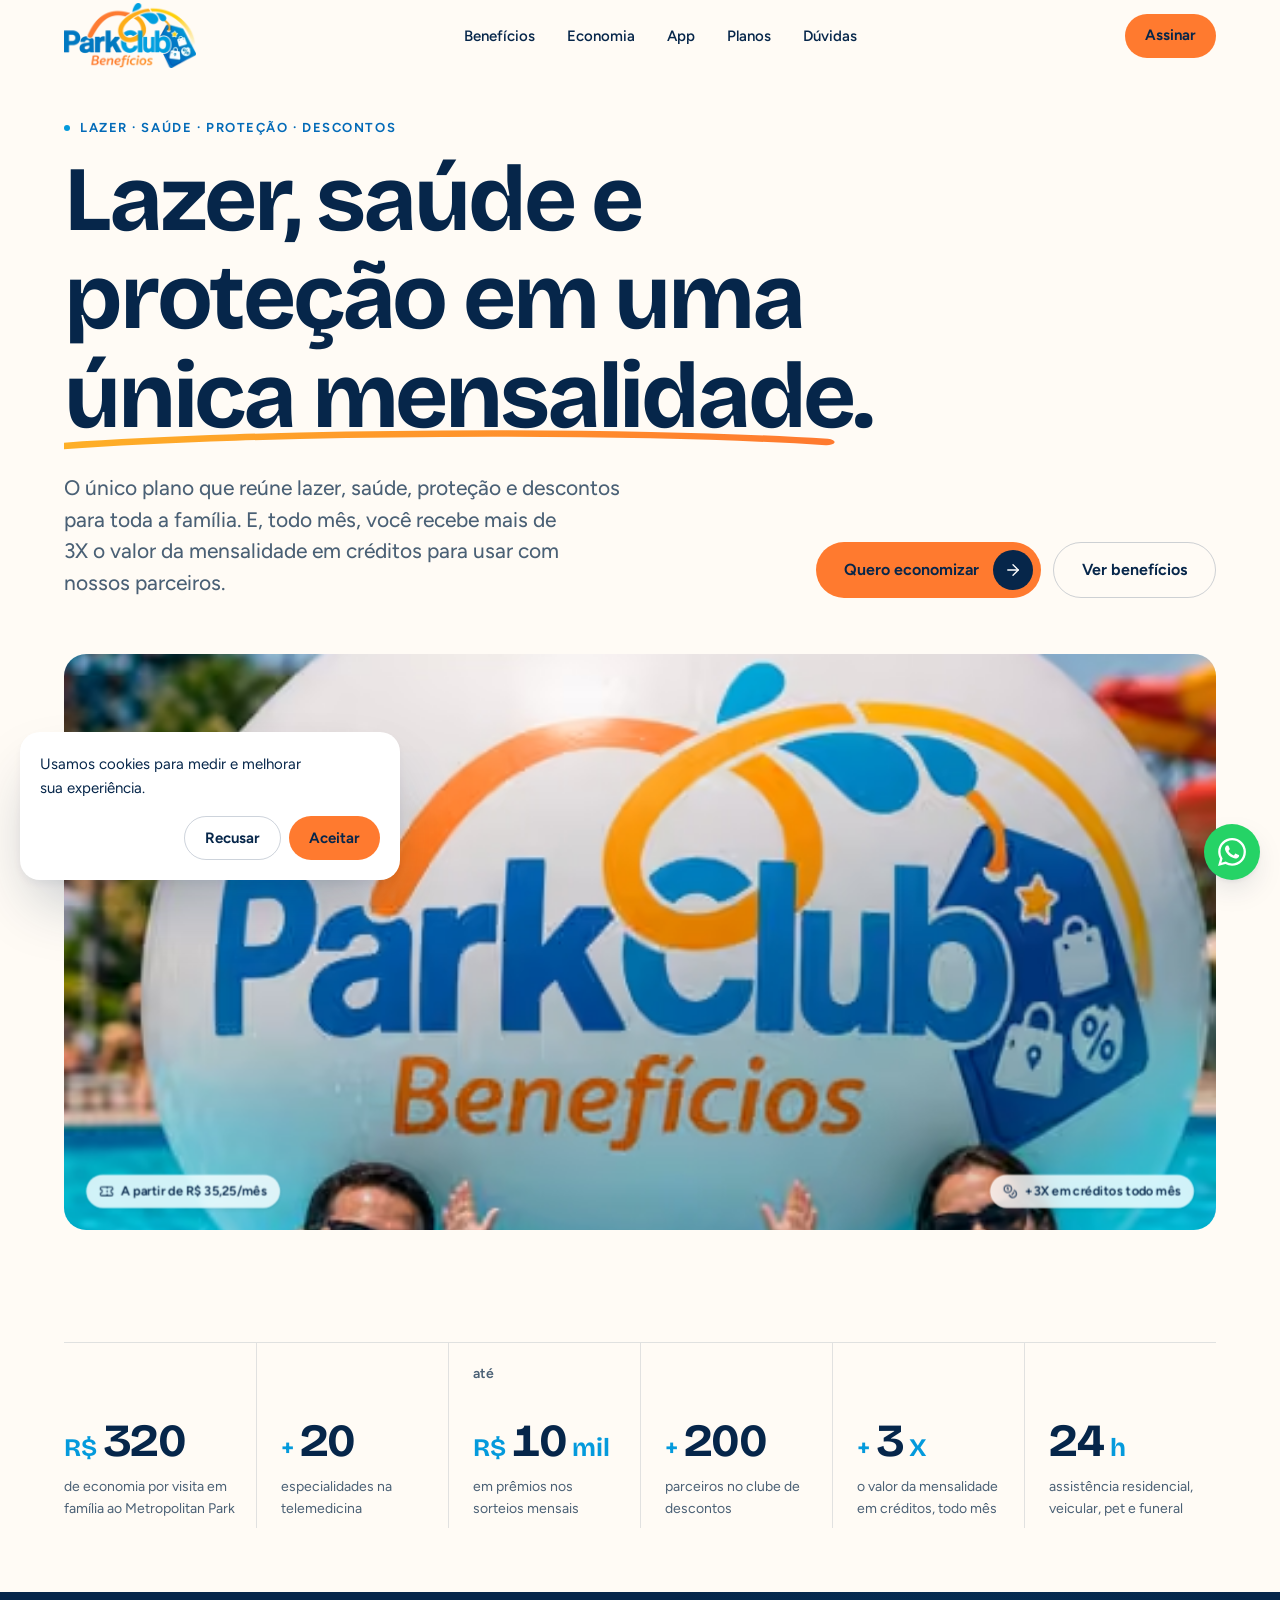
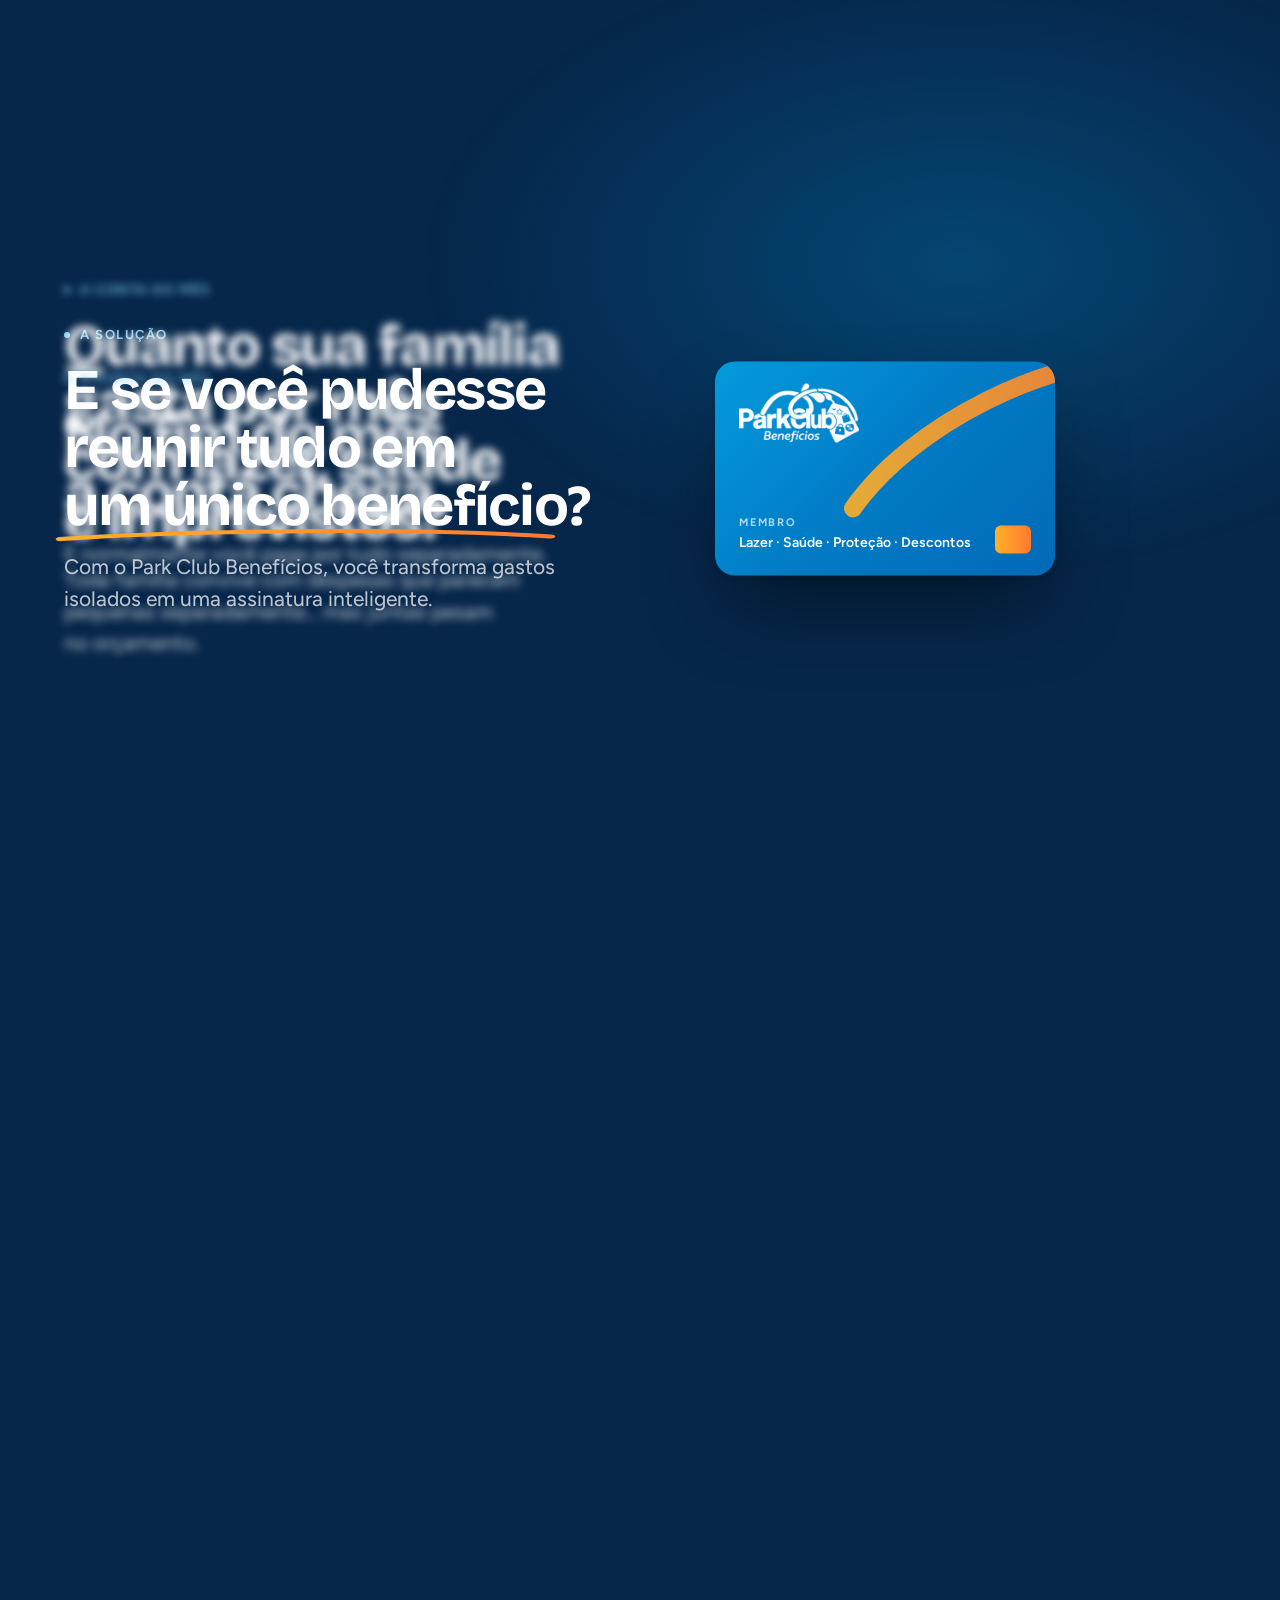
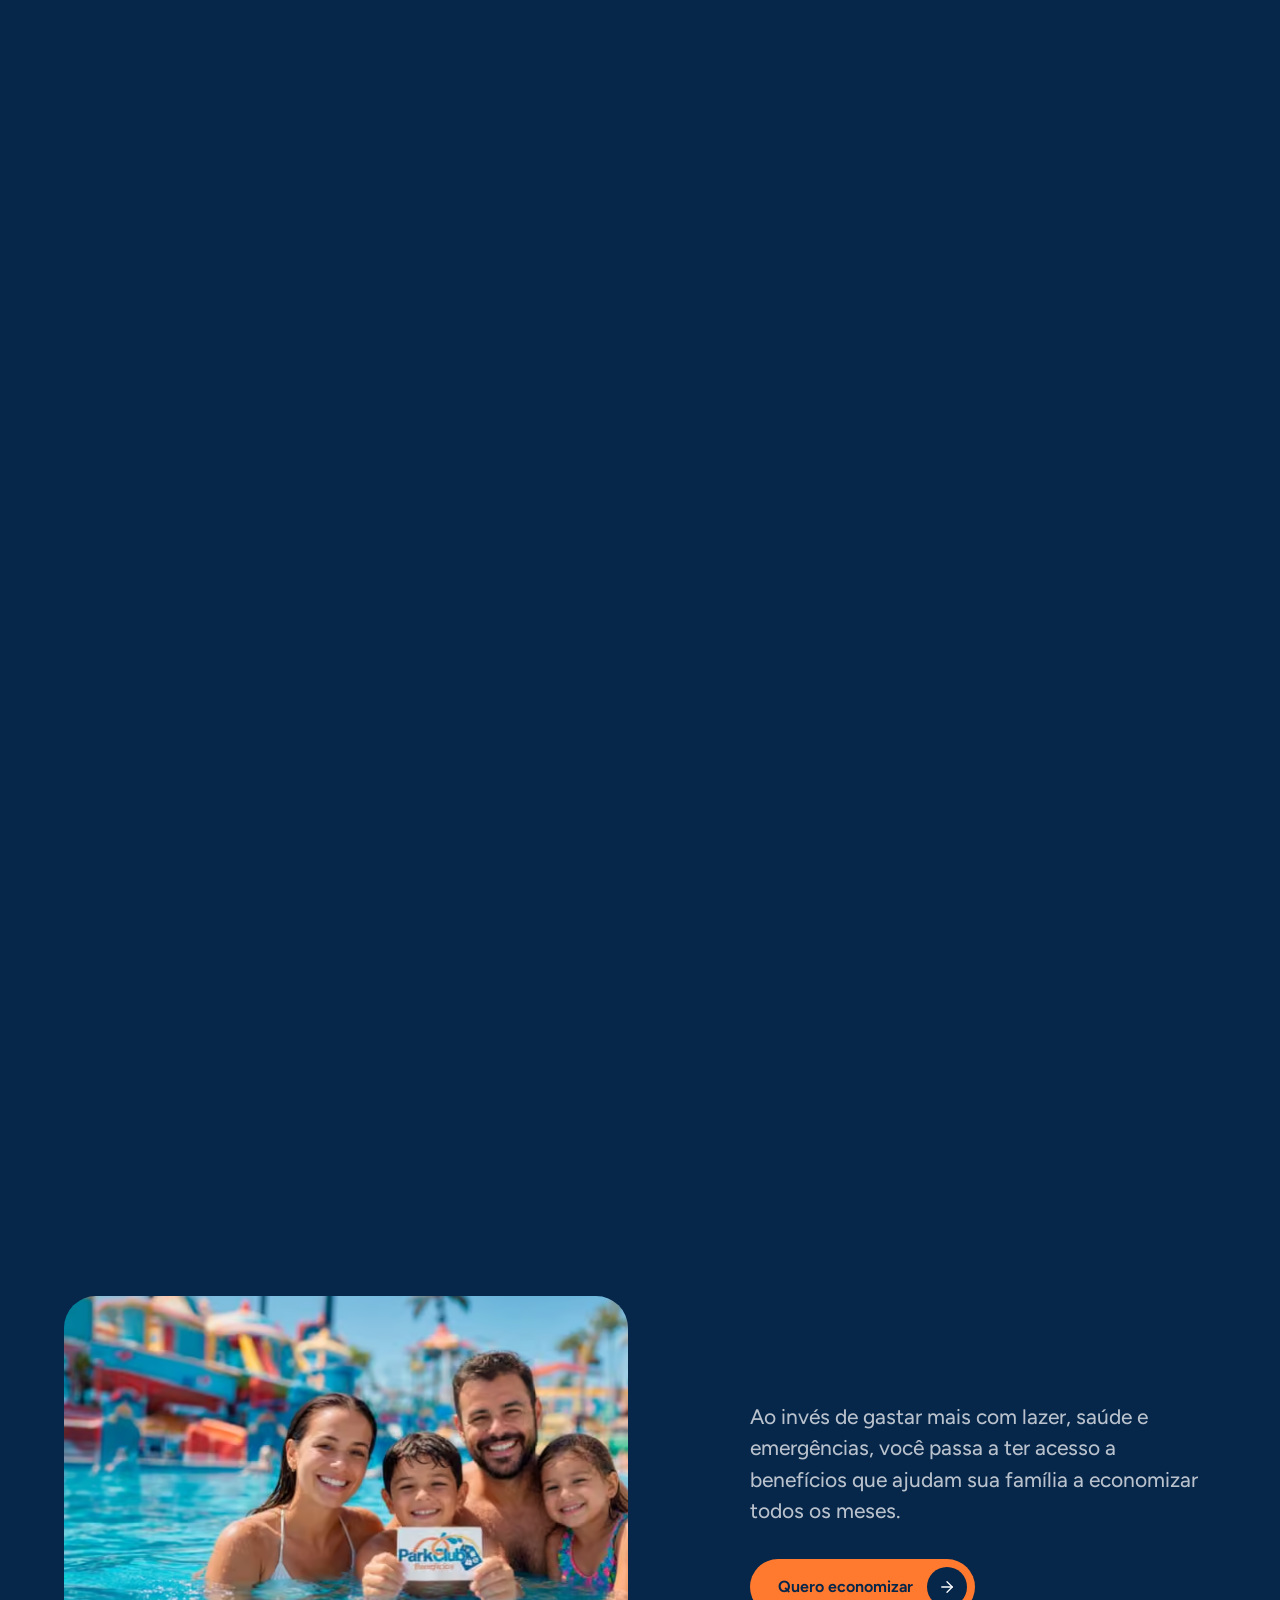
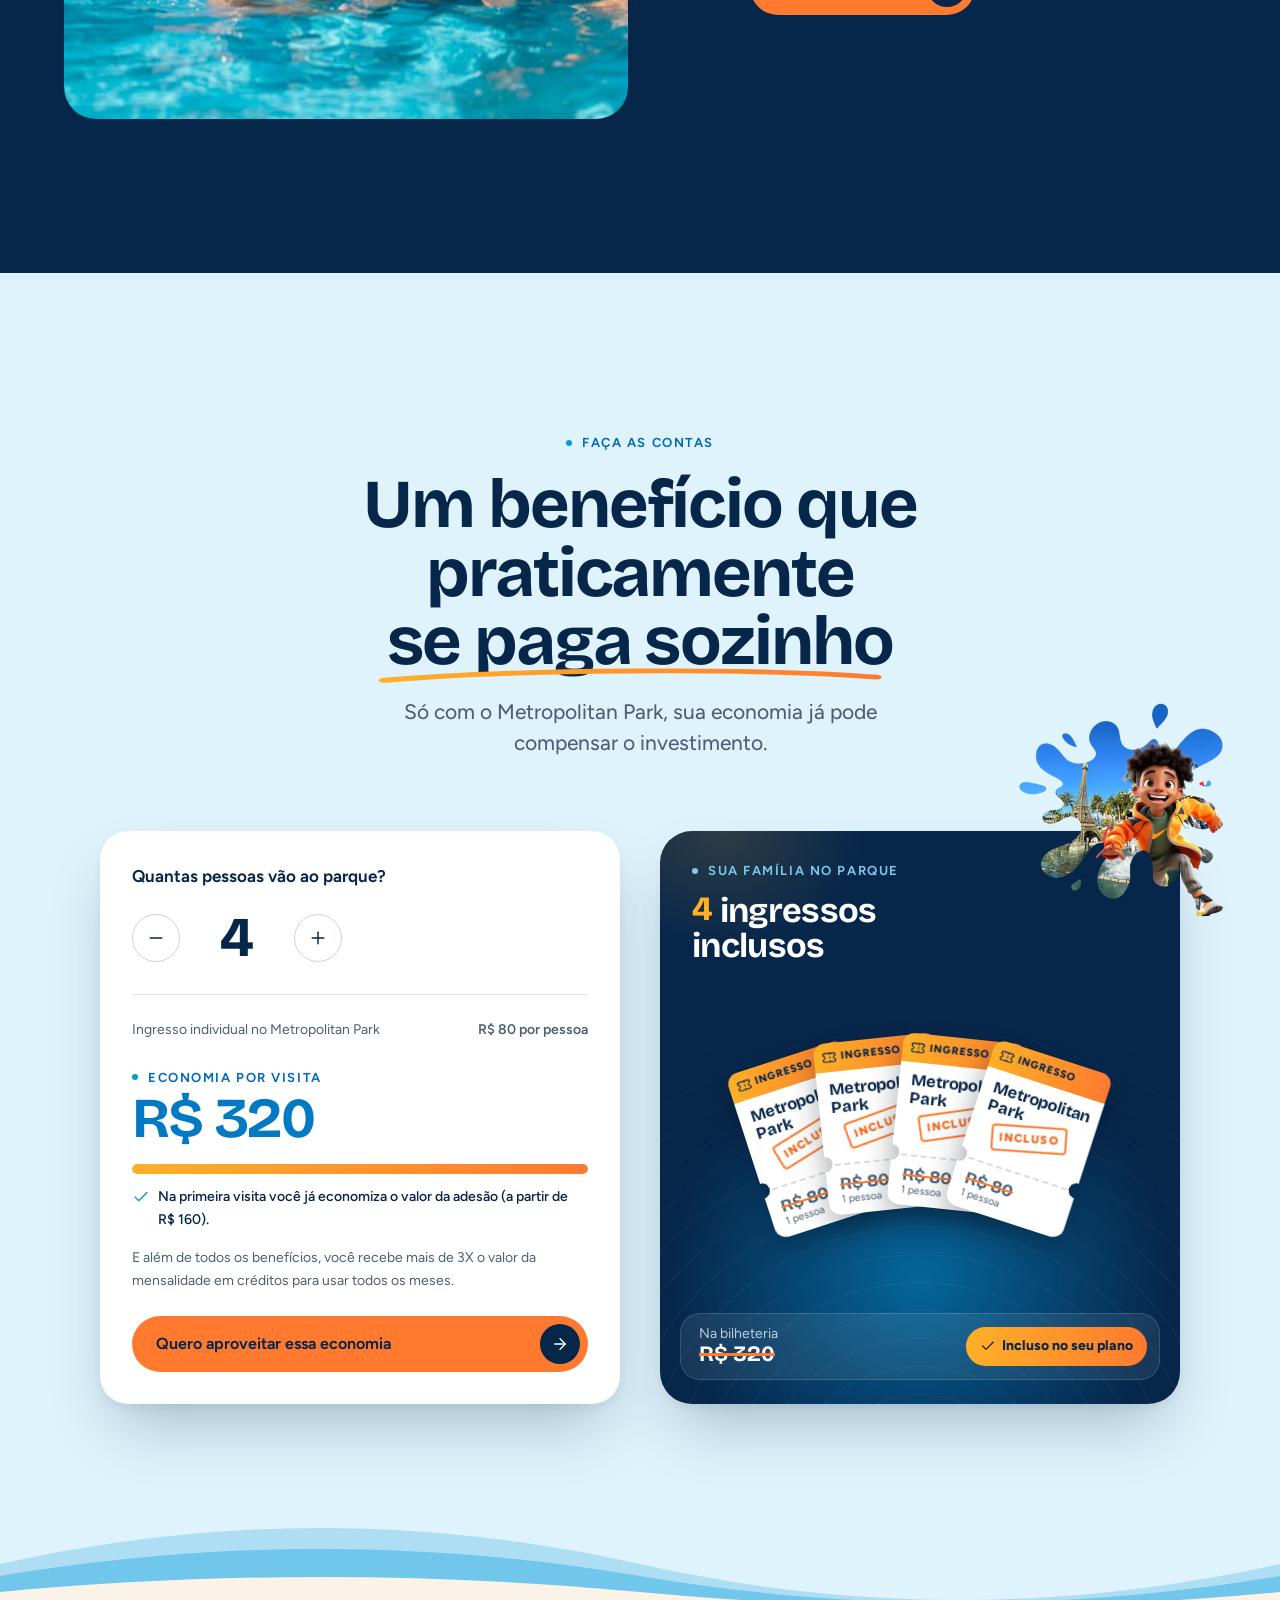
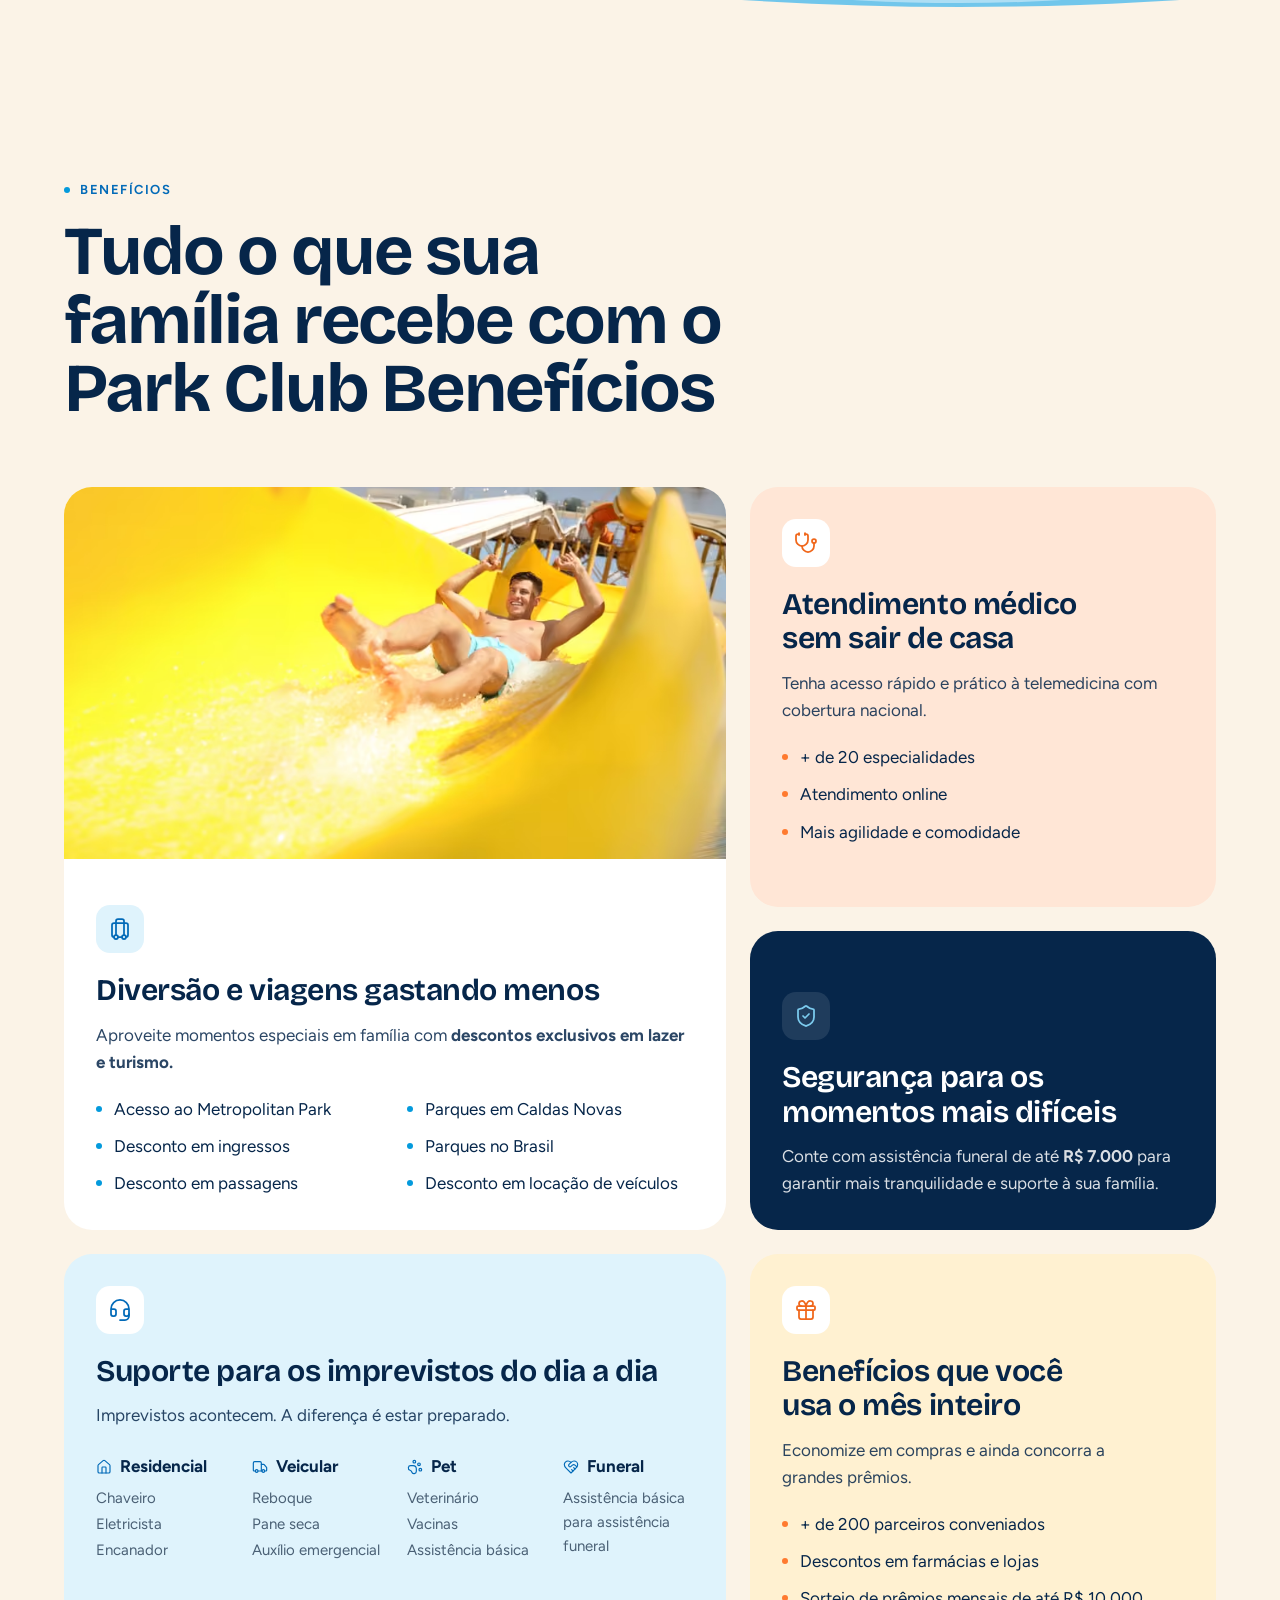
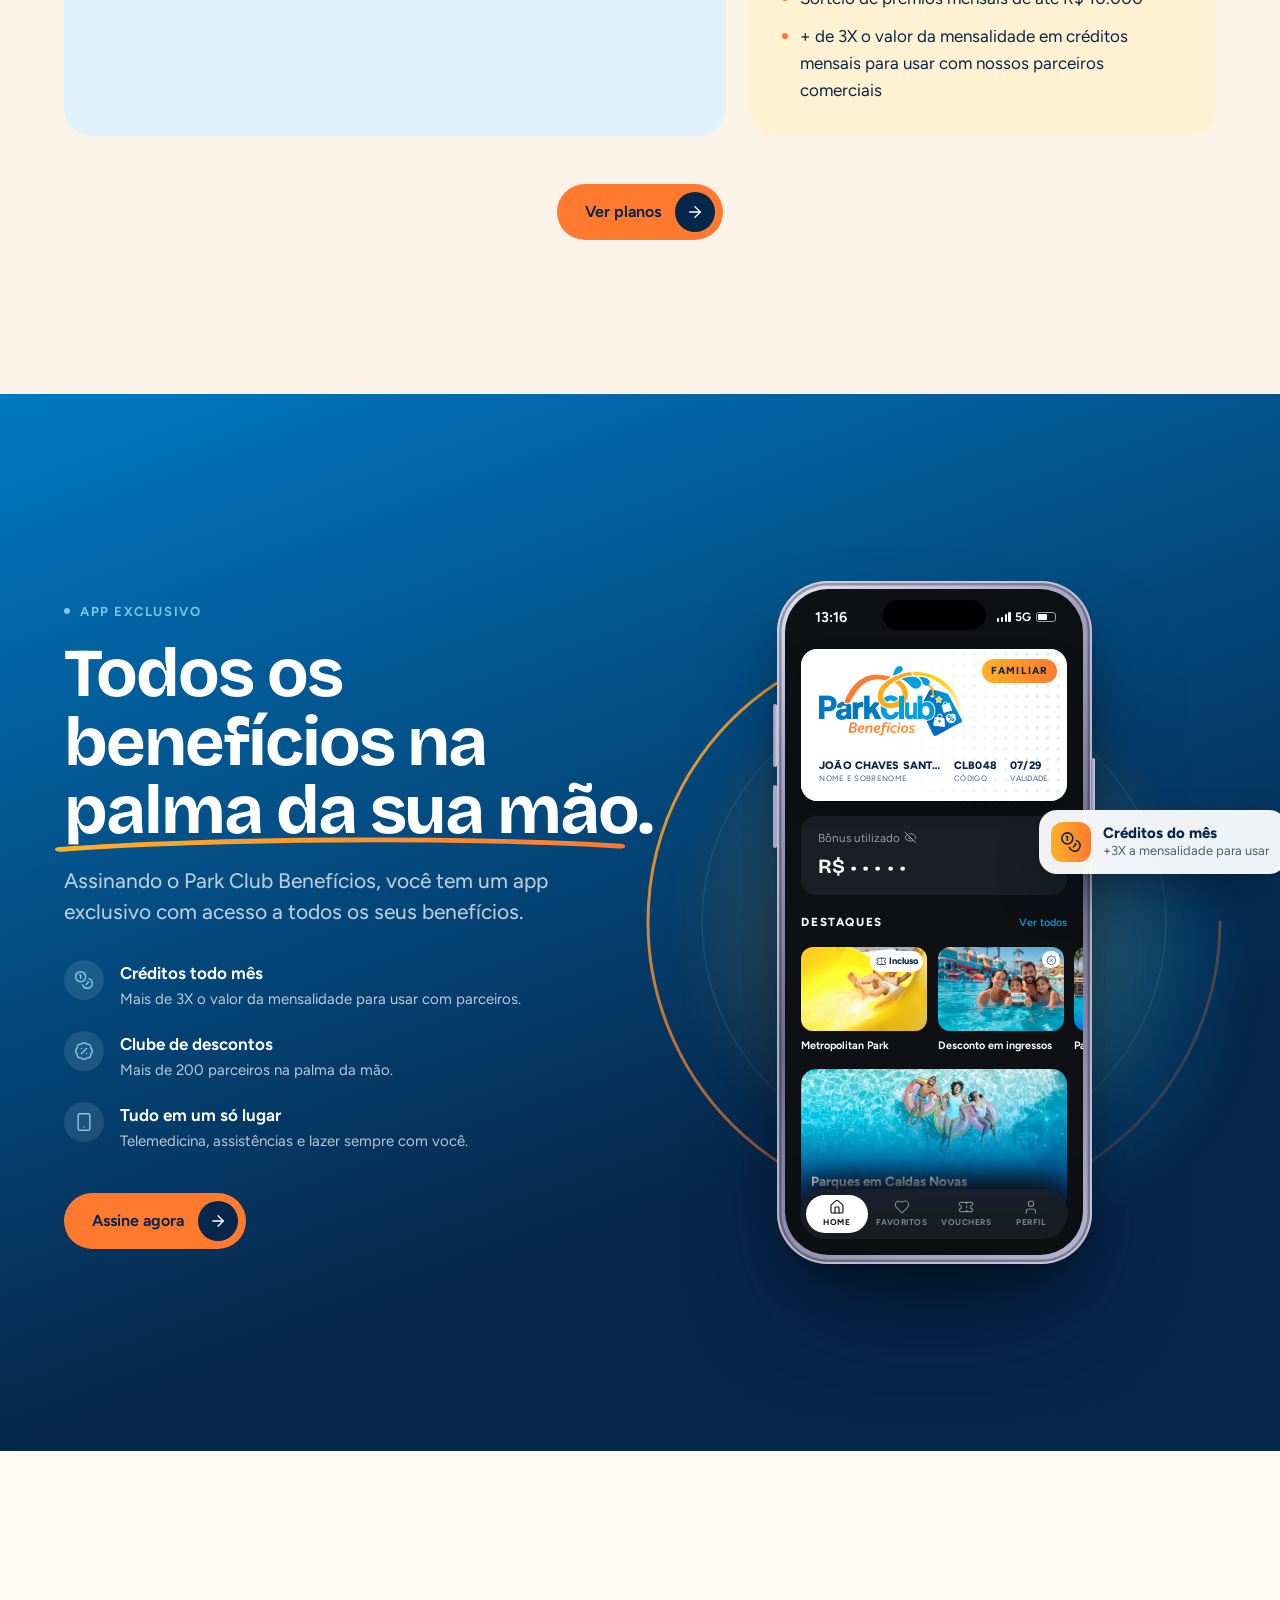
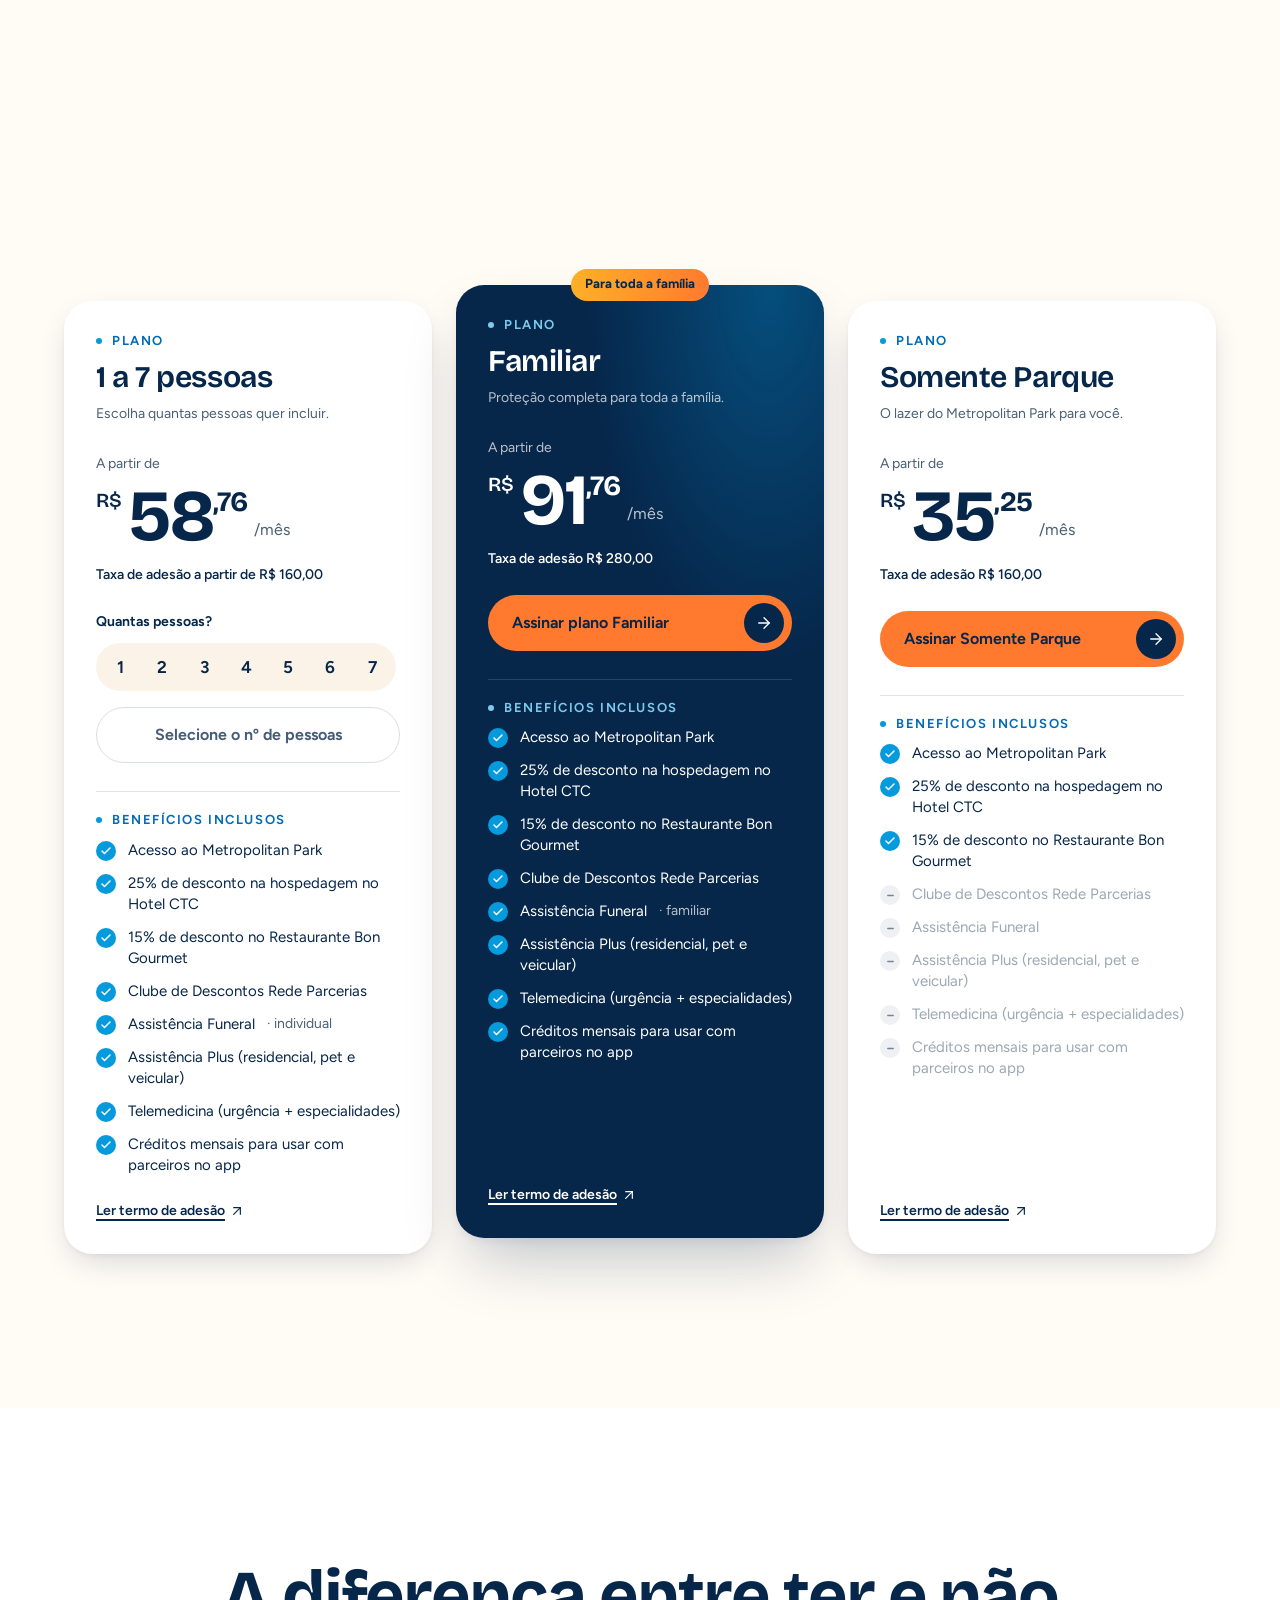
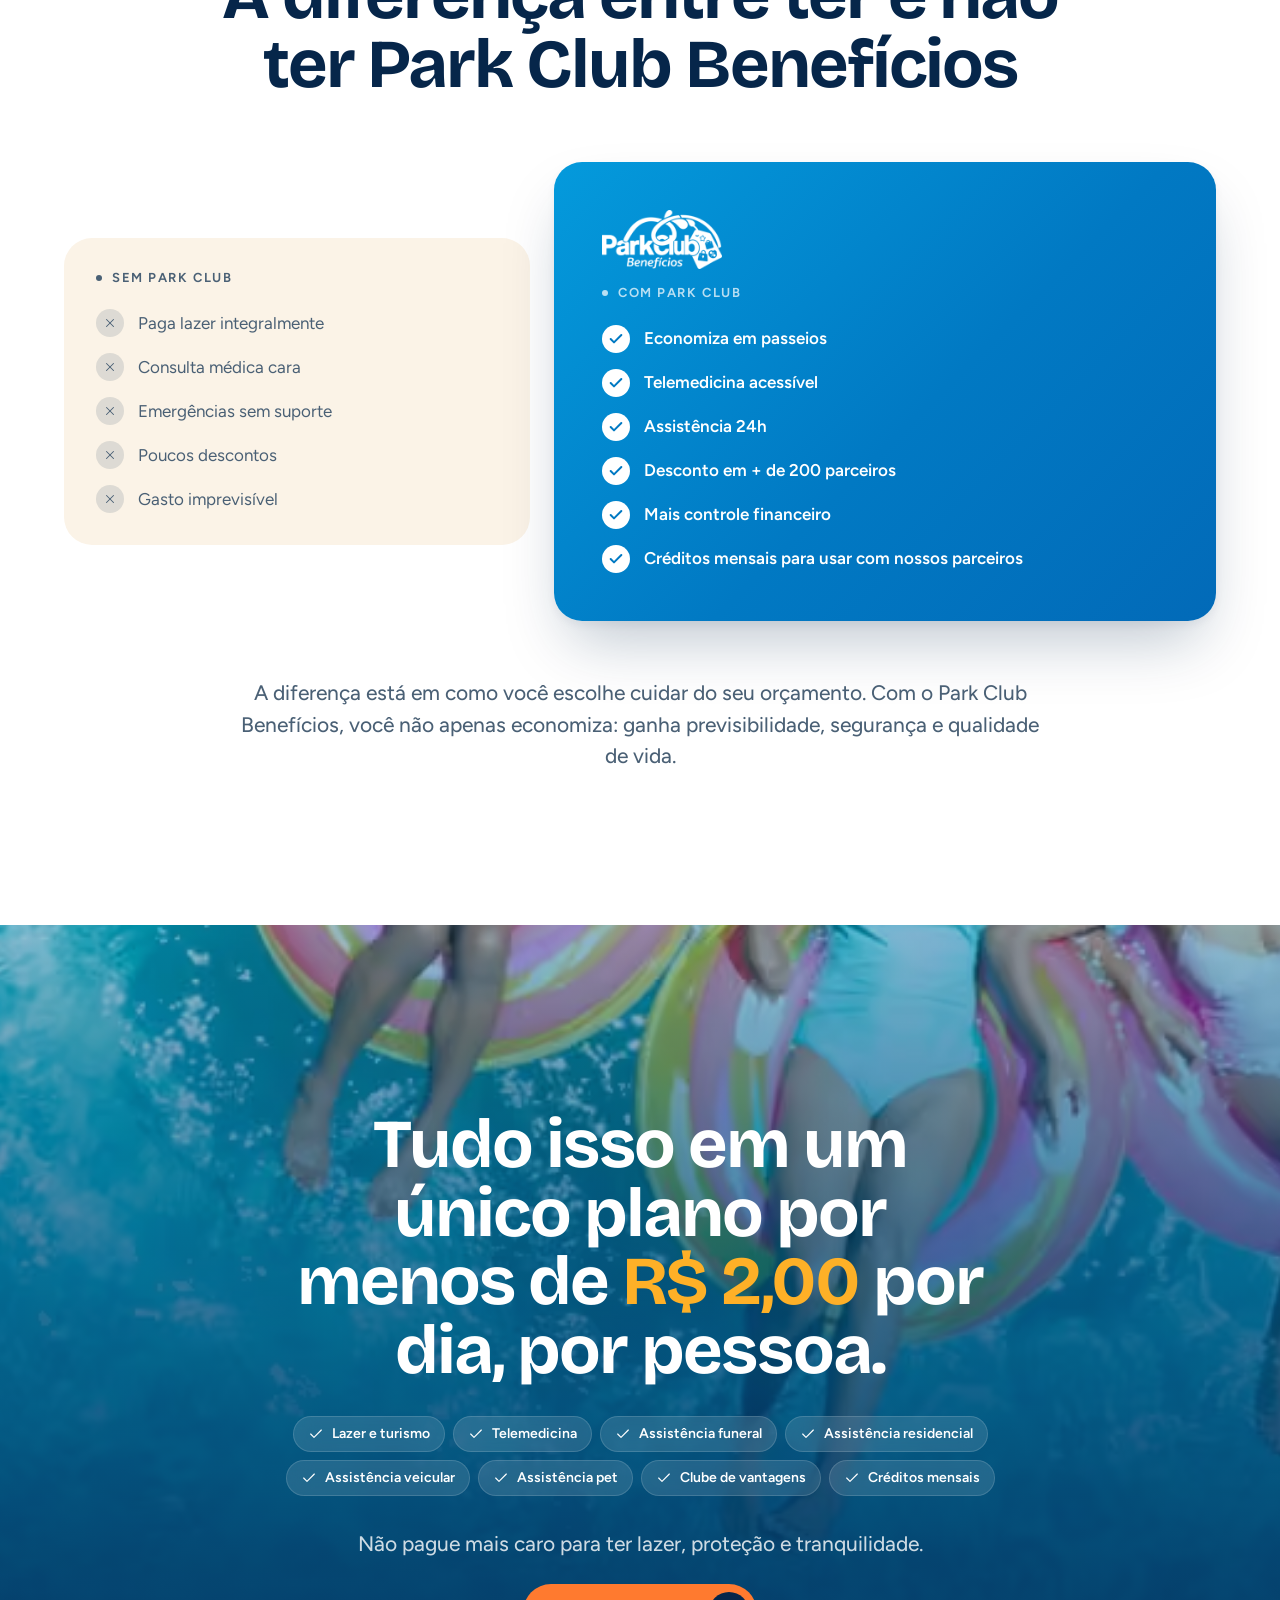
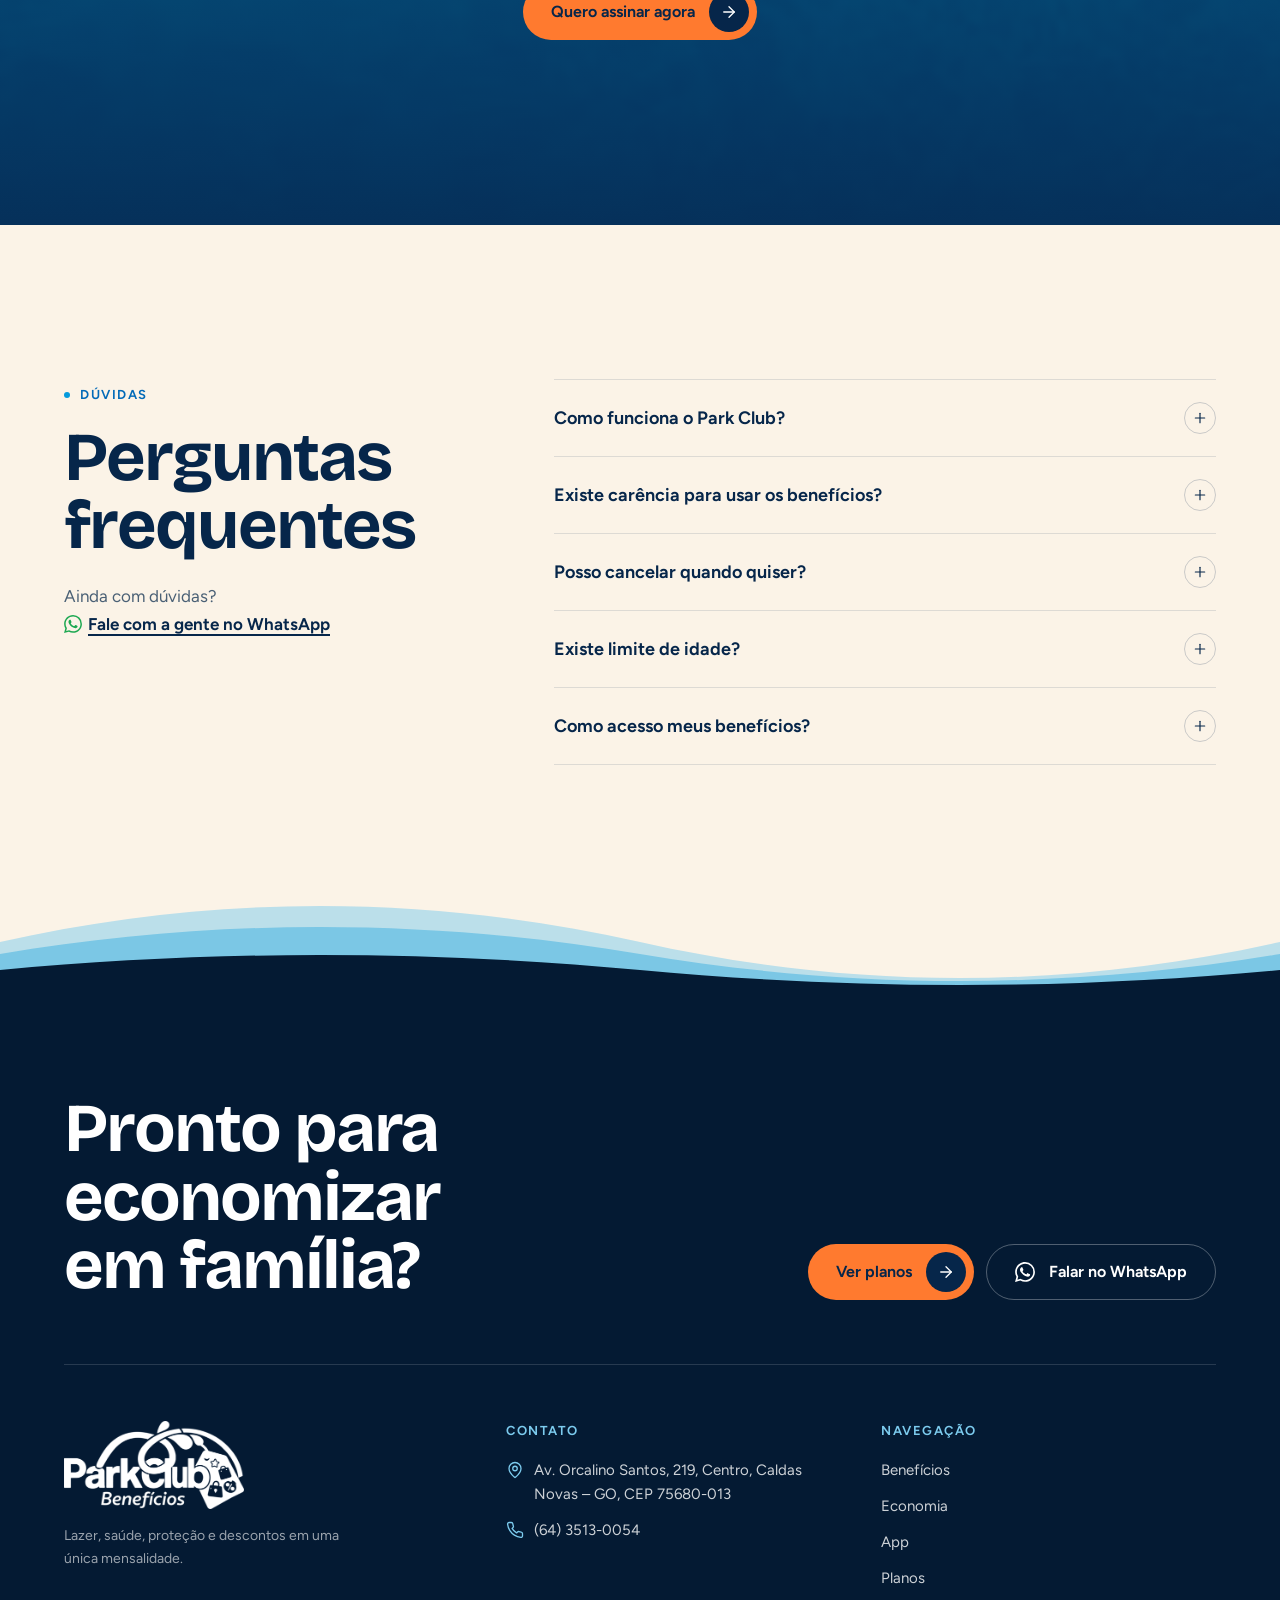
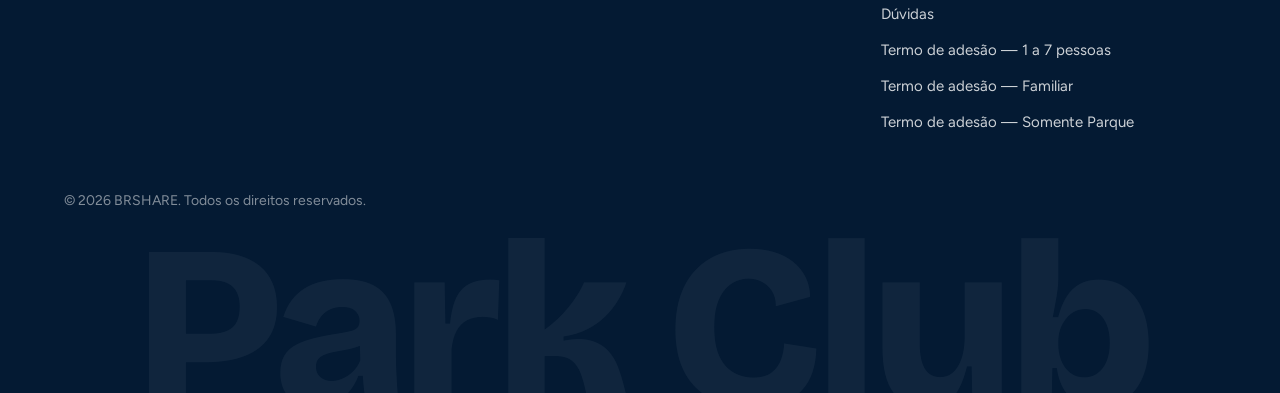
==== commit 646d655c: "update tickets pricing section" ====
--- a/index.html
+++ b/index.html
@@ -253,13 +253,12 @@
     <!-- ============ 5.5 CALCULATOR ============ -->
     <section class="calc" id="calculadora" aria-labelledby="calc-title">
       <div class="container calc__grid">
+        <div class="section-head section-head--center calc__head" data-reveal>
+          <p class="eyebrow">Faça as contas</p>
+          <h2 class="h2" id="calc-title">Um benefício que praticamente <span class="swoosh">se paga sozinho<svg class="swoosh__svg" viewBox="0 0 300 24" preserveAspectRatio="none" aria-hidden="true"><defs><linearGradient id="sun-calc" x1="0" x2="1"><stop offset="0" stop-color="#FEB027"/><stop offset="1" stop-color="#FF7A2F"/></linearGradient></defs><path d="M4 18 C 80 4, 220 2, 296 14" pathLength="1" stroke="url(#sun-calc)" stroke-width="6" stroke-linecap="round" fill="none"/></svg></span></h2>
+          <p class="lead">Só com o Metropolitan Park, sua economia já pode compensar o investimento.</p>
+        </div>
         <div class="calc__main">
-          <div data-reveal>
-            <p class="eyebrow">Faça as contas</p>
-            <h2 class="h2" id="calc-title">Um benefício que praticamente <span class="swoosh">se paga sozinho<svg class="swoosh__svg" viewBox="0 0 300 24" preserveAspectRatio="none" aria-hidden="true"><defs><linearGradient id="sun-calc" x1="0" x2="1"><stop offset="0" stop-color="#FEB027"/><stop offset="1" stop-color="#FF7A2F"/></linearGradient></defs><path d="M4 18 C 80 4, 220 2, 296 14" pathLength="1" stroke="url(#sun-calc)" stroke-width="6" stroke-linecap="round" fill="none"/></svg></span></h2>
-            <p class="lead">Só com o Metropolitan Park, sua economia já pode compensar o investimento.</p>
-          </div>
-
           <div class="calc-card" data-reveal data-calc>
             <p class="calc-card__label" id="calc-people-label">Quantas pessoas vão ao parque?</p>
             <div class="stepper" role="group" aria-labelledby="calc-people-label">
@@ -277,18 +276,26 @@
             <a class="btn btn--primary btn--block" href="#planos" data-cta-location="calculator">Quero aproveitar essa economia<span class="btn__arrow"><svg class="icon" aria-hidden="true"><use href="assets/icons/sprite.svg#i-arrow-right"/></svg></span></a>
           </div>
         </div>
-        <div class="calc__mascot">
-          <div class="tickets-panel" data-reveal>
-            <p class="eyebrow">Sua família no parque</p>
-            <p class="tickets-panel__title"><span data-calc-count>4</span> ingressos inclusos</p>
-            <ul class="tickets" data-calc-tickets aria-hidden="true"></ul>
-            <p class="tickets-panel__total">Você deixa de pagar <strong data-calc-total>R$ 320</strong> por visita</p>
-          </div>
-          <div class="calc__mascot-fx" data-fx="mascot" aria-hidden="true">
-            <picture>
-              <source type="image/avif" srcset="assets/img/mascot-400.avif 400w, assets/img/mascot-600.avif 600w, assets/img/mascot-800.avif 800w" sizes="(min-width: 1024px) 520px, 320px">
-              <img class="calc__mascot-img" src="assets/img/mascot-600.webp" srcset="assets/img/mascot-400.webp 400w, assets/img/mascot-600.webp 600w, assets/img/mascot-800.webp 800w" sizes="(min-width: 1024px) 520px, 320px" width="800" height="800" loading="lazy" decoding="async" alt="">
-            </picture>
+        <div class="calc__visual">
+          <div class="pass" data-reveal>
+            <div class="pass__mascot" data-fx="mascot" aria-hidden="true">
+              <picture data-calc-mascot>
+                <source type="image/avif" srcset="assets/img/mascot-400.avif 400w, assets/img/mascot-600.avif 600w, assets/img/mascot-800.avif 800w" sizes="(min-width: 1024px) 260px, 170px">
+                <img class="pass__mascot-img" src="assets/img/mascot-400.webp" srcset="assets/img/mascot-400.webp 400w, assets/img/mascot-600.webp 600w, assets/img/mascot-800.webp 800w" sizes="(min-width: 1024px) 260px, 170px" width="800" height="800" loading="lazy" decoding="async" alt="">
+              </picture>
+            </div>
+            <p class="eyebrow eyebrow--dark">Sua família no parque</p>
+            <p class="pass__title"><span class="pass__count" data-calc-count><span>4</span></span> <span data-calc-noun>ingressos inclusos</span></p>
+            <ul class="fan" data-calc-tickets style="--n:4" aria-hidden="true">
+              <li class="ticket" style="--i:0"><span class="ticket__paper"><span class="ticket__top"><svg class="icon"><use href="assets/icons/sprite.svg#i-ticket"/></svg>Ingresso</span><span class="ticket__park">Metropolitan Park</span><span class="ticket__stub"><s>R$ 80</s><span>1 pessoa</span></span></span><span class="ticket__stamp">Incluso</span></li>
+              <li class="ticket" style="--i:1"><span class="ticket__paper"><span class="ticket__top"><svg class="icon"><use href="assets/icons/sprite.svg#i-ticket"/></svg>Ingresso</span><span class="ticket__park">Metropolitan Park</span><span class="ticket__stub"><s>R$ 80</s><span>1 pessoa</span></span></span><span class="ticket__stamp">Incluso</span></li>
+              <li class="ticket" style="--i:2"><span class="ticket__paper"><span class="ticket__top"><svg class="icon"><use href="assets/icons/sprite.svg#i-ticket"/></svg>Ingresso</span><span class="ticket__park">Metropolitan Park</span><span class="ticket__stub"><s>R$ 80</s><span>1 pessoa</span></span></span><span class="ticket__stamp">Incluso</span></li>
+              <li class="ticket" style="--i:3"><span class="ticket__paper"><span class="ticket__top"><svg class="icon"><use href="assets/icons/sprite.svg#i-ticket"/></svg>Ingresso</span><span class="ticket__park">Metropolitan Park</span><span class="ticket__stub"><s>R$ 80</s><span>1 pessoa</span></span></span><span class="ticket__stamp">Incluso</span></li>
+            </ul>
+            <div class="pass__strip">
+              <p class="pass__was"><span>Na bilheteria</span><s data-calc-total>R$ 320</s></p>
+              <p class="pass__pill"><svg class="icon" aria-hidden="true"><use href="assets/icons/sprite.svg#i-check"/></svg>Incluso no seu plano</p>
+            </div>
           </div>
         </div>
       </div>
--- a/css/styles.css
+++ b/css/styles.css
@@ -559,9 +559,11 @@
    ========================================================================= */
 .calc { background: var(--sky-100); padding-top: var(--section-pad); position: relative; }
 .calc__grid { display: grid; gap: 40px; }
-.calc__main .lead { color: var(--text-muted); margin-top: 20px; }
+.calc__grid > * { min-width: 0; }
+.calc__head { margin-bottom: 0; }
+.calc__head .lead { max-width: 44ch; }
 .calc-card {
-  margin-top: 40px; max-width: 520px;
+  max-width: 520px; margin-inline: auto;
   background: #fff; border-radius: var(--r-lg); padding: 32px;
   box-shadow: var(--shadow-lg);
 }
@@ -603,47 +605,150 @@
 .calc-card__msg .icon { color: var(--sky-500); width: 18px; height: 18px; margin-top: 2px; }
 .calc-card__msg:not(.is-covered) .icon { display: none; }
 .calc-card__note { font-size: var(--fs-small); color: var(--text-muted); margin: 16px 0 24px; }
-.calc__mascot { position: relative; z-index: 1; display: flex; flex-direction: column; align-items: center; padding-bottom: 48px; }
-.tickets-panel {
-  position: relative; width: 100%; max-width: 520px;
-  background: rgb(255 255 255 / .7); -webkit-backdrop-filter: blur(16px); backdrop-filter: blur(16px);
-  border: 1px solid rgb(255 255 255 / .9); border-radius: var(--r-lg); padding: 28px 28px 32px;
-  box-shadow: var(--shadow-md);
-}
-.tickets-panel .eyebrow { margin-bottom: 8px; }
-.tickets-panel__title { font-family: var(--font-display); font-weight: 700; font-size: 1.75rem; letter-spacing: -0.02em; line-height: 1.1; margin-bottom: 20px; }
-.tickets-panel__title span { color: var(--blue-600); font-variant-numeric: tabular-nums; }
-.tickets { display: grid; grid-template-columns: repeat(2, 1fr); gap: 10px; align-content: start; }
+/* Park pass: navy card, mascot breaking out of its top edge, a hand of tickets (one per person). */
+.calc__visual { position: relative; z-index: 1; padding-top: 96px; padding-bottom: 72px; }
+.pass {
+  position: relative; max-width: 520px; margin-inline: auto;
+  color: var(--text-on-dark); border-radius: var(--r-xl);
+  padding: 32px 32px 24px;
+  background:
+    radial-gradient(70% 55% at 50% 78%, rgb(4 154 220 / .55), transparent 70%),
+    radial-gradient(40% 30% at 12% 0%, rgb(254 176 39 / .16), transparent 70%),
+    var(--blue-900);
+  box-shadow: var(--shadow-lg);
+  isolation: isolate; container-type: inline-size;
+}
+/* faint concentric "sun rays" behind the fan */
+.pass::before {
+  content: ""; position: absolute; inset: 0; border-radius: inherit; z-index: -1; pointer-events: none;
+  background: repeating-radial-gradient(circle at 50% 118%, rgb(255 255 255 / .05) 0 1px, transparent 1px 28px);
+  -webkit-mask: linear-gradient(to top, #000 20%, transparent 85%); mask: linear-gradient(to top, #000 20%, transparent 85%);
+}
+.pass .eyebrow { margin-bottom: 10px; }
+.pass__title {
+  font-family: var(--font-display); font-weight: 700; font-size: clamp(1.625rem, 1.2rem + 1.2vw, 2.125rem);
+  letter-spacing: -0.02em; line-height: 1.05; max-width: 9.5em;
+}
+.pass__count {
+  display: inline-grid; overflow: clip; vertical-align: bottom; padding-block: 2px;
+  color: var(--sun-400); font-variant-numeric: tabular-nums;
+}
+.pass__count > span { grid-area: 1 / 1; }
+
+.pass__mascot {
+  position: absolute; z-index: 2; pointer-events: none;
+  width: 170px; right: -14px; top: -104px;
+}
+.pass__mascot picture { display: block; }
+.pass__mascot-img { width: 100%; animation: mascotFloat 6s ease-in-out infinite alternate; }
+@keyframes mascotFloat { from { transform: translateY(0); } to { transform: translateY(-10px); } }
+
+/* The fan: every ticket rotates around a pivot far below its foot, like cards in a hand.
+   JS only sets --n (count) and --i (index); geometry lives here so it can transition. */
+.fan {
+  /* ticket width tracks the card's width so a full hand (7) always fits */
+  --tw: clamp(84px, 27cqi, 140px);
+  --fan: 46deg;                /* total arc when the hand is full */
+  position: relative; height: calc(var(--tw) * 1.76 + 40px);
+  margin: 8px -8px 0;
+}
 .ticket {
-  display: flex; align-items: center; gap: 10px; height: 56px; padding: 0 10px 0 8px;
-  background: #fff; border-radius: 12px; box-shadow: var(--shadow-sm);
-  border-left: 3px solid var(--sun-400);
-}
-.ticket__icon { width: 36px; height: 36px; border-radius: 10px; display: grid; place-items: center; background: var(--sky-100); color: var(--blue-700); flex: none; }
-.ticket__icon .icon { width: 18px; height: 18px; }
-.ticket__body { flex: 1; display: flex; flex-direction: column; line-height: 1.15; }
-.ticket__k { font-size: 0.75rem; color: var(--text-muted); }
-.ticket s { font-weight: 650; font-size: 0.9375rem; color: var(--text-muted); text-decoration-color: var(--orange-500); text-decoration-thickness: 2px; }
-.ticket__tag { font-size: 0.6875rem; font-weight: 750; text-transform: uppercase; letter-spacing: .06em; padding: 4px 8px; border-radius: 99px; background: var(--grad-sun); color: var(--blue-900); }
-.tickets-panel__total { margin-top: 20px; padding-top: 16px; border-top: 1px dashed var(--line); font-size: 0.9375rem; color: var(--text-muted); max-width: 60%; }
-.tickets-panel__total strong { color: var(--blue-900); font-weight: 750; white-space: nowrap; }
-.calc__mascot-fx { position: absolute; right: -12px; bottom: -8px; width: 220px; pointer-events: none; }
+  --off: calc(var(--i) - (var(--n) - 1) / 2);
+  --step: min(12deg, calc(var(--fan) / max(var(--n) - 1, 1)));
+  position: absolute; left: 50%; bottom: calc(var(--tw) * 0.36 + 14px);
+  width: var(--tw); margin-left: calc(var(--tw) / -2);
+  aspect-ratio: 5 / 7; font-size: calc(var(--tw) / 8);
+  transform-origin: 50% 255%;
+  transform: rotate(calc(var(--off) * var(--step))) translateY(var(--lift, 0%));
+  filter: drop-shadow(0 10px 14px rgb(2 12 28 / .35));
+  transition: transform 560ms var(--ease-out), opacity 260ms ease;
+}
+.ticket__paper {
+  position: absolute; inset: 0; display: flex; flex-direction: column;
+  background: #fff; color: var(--blue-900); border-radius: 0.75em; overflow: hidden;
+  /* side notches at the perforation line */
+  -webkit-mask: radial-gradient(circle 0.5em at 0 70%, transparent 96%, #000) left / 51% 100% no-repeat,
+                radial-gradient(circle 0.5em at 100% 70%, transparent 96%, #000) right / 51% 100% no-repeat;
+  mask: radial-gradient(circle 0.5em at 0 70%, transparent 96%, #000) left / 51% 100% no-repeat,
+        radial-gradient(circle 0.5em at 100% 70%, transparent 96%, #000) right / 51% 100% no-repeat;
+}
+.ticket__top {
+  display: flex; align-items: center; gap: 0.4em; padding: 0.55em 0.75em;
+  background: var(--grad-sun); font-size: 0.6875em; font-weight: 800; letter-spacing: .1em; text-transform: uppercase;
+}
+.ticket__top .icon { width: 1.4em; height: 1.4em; }
+.ticket__park {
+  flex: 1; padding: 0.6em 0.75em 0; font-family: var(--font-display); font-weight: 700;
+  font-size: 1.0625em; line-height: 1.05; letter-spacing: -0.01em;
+}
+.ticket__stub {
+  height: 30%; display: flex; flex-direction: column; justify-content: center; padding: 0 0.85em;
+  border-top: 2px dashed rgb(6 38 74 / .16); line-height: 1.1;
+}
+.ticket__stub s {
+  font-family: var(--font-display); font-weight: 700; font-size: 1.125em; color: var(--text-muted);
+  text-decoration-color: var(--orange-500); text-decoration-thickness: 2px;
+}
+.ticket__stub span { font-size: 0.6875em; color: var(--text-muted); }
+.ticket__stamp {
+  position: absolute; left: 50%; top: 50%; translate: -50% -50%; rotate: -14deg;
+  padding: 0.2em 0.55em; border: 2px solid var(--orange-500); border-radius: 0.35em;
+  background: rgb(255 255 255 / .9); color: var(--orange-600);
+  font-size: 0.75em; font-weight: 850; letter-spacing: .12em; text-transform: uppercase;
+  animation: stamp 420ms var(--ease-out) var(--sd, 220ms) both;
+}
+@keyframes stamp {
+  0% { opacity: 0; scale: 1.9; }
+  60% { opacity: 1; scale: 0.94; }
+  100% { opacity: 1; scale: 1; }
+}
+
+/* States */
+.ticket.is-entering { --lift: 65%; opacity: 0; }
+.ticket.is-leaving { --lift: 55%; opacity: 0; pointer-events: none; }
+.js .fan:not(.is-dealt) .ticket { --off: 0; --lift: 45%; opacity: 0; }
+.js .fan:not(.is-dealt) .ticket__stamp { animation: none; opacity: 0; }
+.fan.is-dealing .ticket { transition-delay: calc(var(--i) * 70ms); }
+.fan.is-instant .ticket { transition: none; }
+.ticket.is-static .ticket__stamp { animation: none; }
+@media (hover: hover) and (pointer: fine) {
+  .fan:hover { --fan: 58deg; }
+  .ticket:hover { --lift: -10%; }
+}
+
+.pass__strip {
+  display: flex; align-items: center; justify-content: space-between; gap: 12px; flex-wrap: wrap;
+  margin: 0 -12px; padding: 12px 12px 12px 18px; border-radius: var(--r-md);
+  background: rgb(255 255 255 / .08); border: 1px solid var(--line-on-dark);
+}
+.pass__was { display: flex; flex-direction: column; line-height: 1.15; font-size: var(--fs-small); color: var(--text-on-dark-muted); }
+.pass__was s {
+  font-family: var(--font-display); font-weight: 700; font-size: 1.375rem; color: #fff;
+  font-variant-numeric: tabular-nums; text-decoration-color: var(--orange-500); text-decoration-thickness: 3px;
+}
+.pass__pill {
+  display: inline-flex; align-items: center; gap: 6px; padding: 8px 14px; border-radius: var(--r-pill);
+  background: var(--grad-sun); color: var(--blue-900); font-size: var(--fs-small); font-weight: 750; white-space: nowrap;
+}
+.pass__pill .icon { width: 16px; height: 16px; }
+
 @media (max-width: 479px) {
-  .tickets-panel { padding: 22px 18px 26px; }
-  .tickets { grid-template-columns: 1fr 1fr; gap: 8px; }
-  .ticket { gap: 8px; }
-  .ticket__tag { display: none; }
-  .calc__mascot-fx { width: 160px; right: -8px; }
-}
-.calc__mascot-img { width: 100%; animation: mascotFloat 6s ease-in-out infinite alternate; }
-@keyframes mascotFloat { from { transform: translateY(0); } to { transform: translateY(-10px); } }
+  .pass { padding: 26px 20px 20px; }
+  .pass__mascot { width: 136px; right: -6px; top: -84px; }
+  .fan { --fan: 36deg; margin-inline: -4px; }
+  .pass__strip { margin-inline: -6px; }
+}
 .calc .waves { margin-top: 0; }
 @media (max-width: 767px) { .calc-card { padding: 24px; } }
 @media (min-width: 1024px) {
-  .calc__grid { grid-template-columns: repeat(12, 1fr); gap: 24px; }
-  .calc__main { grid-column: 1 / 7; padding-bottom: 64px; }
-  .calc__mascot { grid-column: 8 / 13; align-self: start; padding-bottom: 0; margin-top: 200px; }
-  .calc__mascot-fx { width: 250px; right: -64px; bottom: -96px; }
+  /* centered header, then two equal-height cards side by side */
+  .calc__grid { grid-template-columns: repeat(2, minmax(0, 520px)); justify-content: center; column-gap: 40px; row-gap: 72px; }
+  .calc__head { grid-column: 1 / -1; }
+  .calc__main, .calc__visual { display: flex; padding: 0 0 96px; }
+  .calc-card, .pass { flex: 1; width: 100%; max-width: none; margin: 0; }
+  .pass { display: flex; flex-direction: column; }
+  .pass .fan { margin-block: auto; } /* spare height splits evenly around the hand */
+  .pass__mascot { width: 230px; right: -56px; top: -132px; }
 }
 
 /* =========================================================================
@@ -1248,7 +1353,7 @@
     .app__halo { animation: haloSpin linear both; animation-timeline: view(); animation-range: cover 0% cover 100%; }
     .app-note--1 { animation: chipRise1 linear both; animation-timeline: view(); animation-range: cover 0% cover 100%; }
     .app-note--2 { animation: chipRise2 linear both; animation-timeline: view(); animation-range: cover 0% cover 100%; }
-    .calc__mascot-fx { animation: mascotDrift linear both; animation-timeline: view(); animation-range: cover 0% cover 100%; }
+    .pass__mascot { animation: mascotDrift linear both; animation-timeline: view(); animation-range: cover 0% cover 100%; }
   }
 }
 @keyframes parallax { from { transform: translateY(-8%) scale(1.16); } to { transform: translateY(8%) scale(1.16); } }
@@ -1272,7 +1377,9 @@
     transform: none !important; transition: opacity 300ms ease !important;
   }
   .js .swoosh__svg path, .js [data-diff] .diff-list--with svg path { stroke-dashoffset: 0 !important; transition: none !important; }
-  .waves svg, .calc__mascot-img { animation: none !important; }
+  .waves svg, .pass__mascot-img { animation: none !important; }
+  .ticket { transition: none !important; }
+  .ticket__stamp { animation: none !important; }
   .parallax-img, .summary__bg img { transform: none !important; }
   .js .story__state { transform: none !important; filter: none !important; }
   html { scroll-behavior: auto; }
